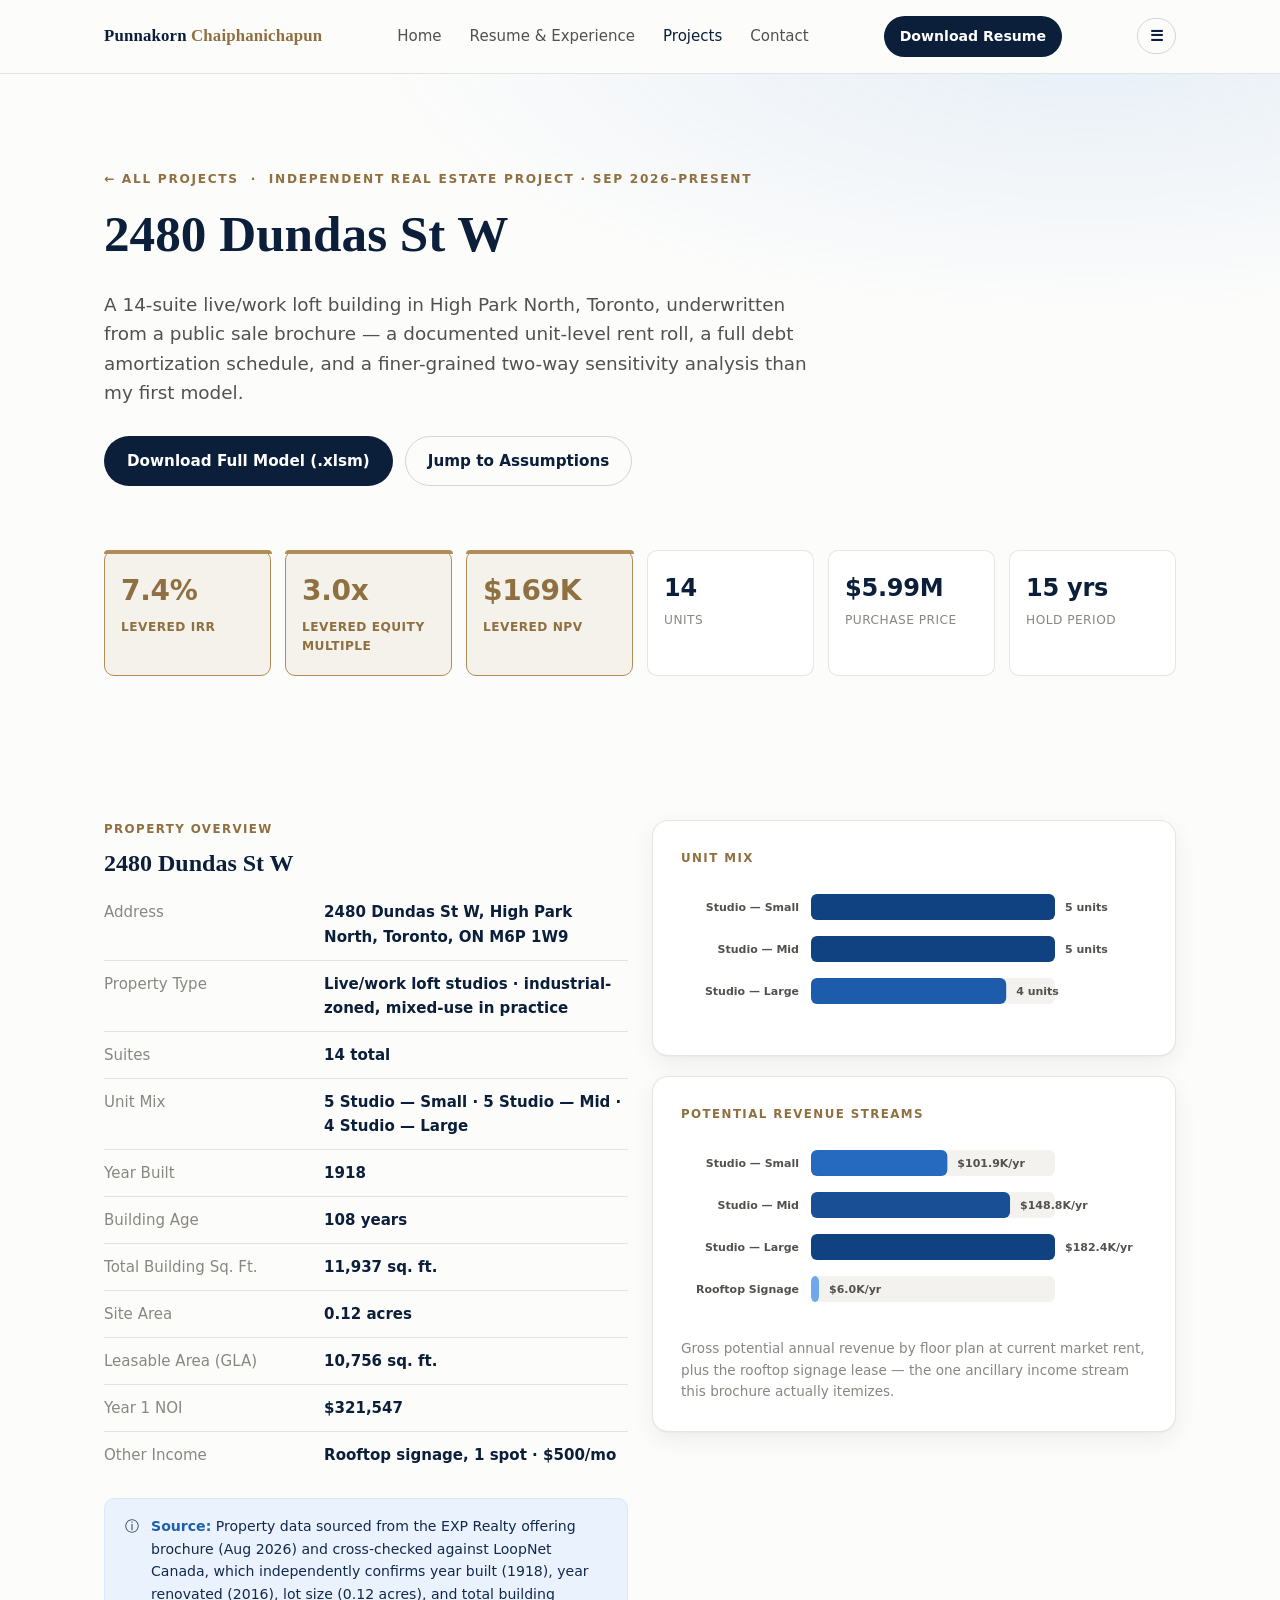
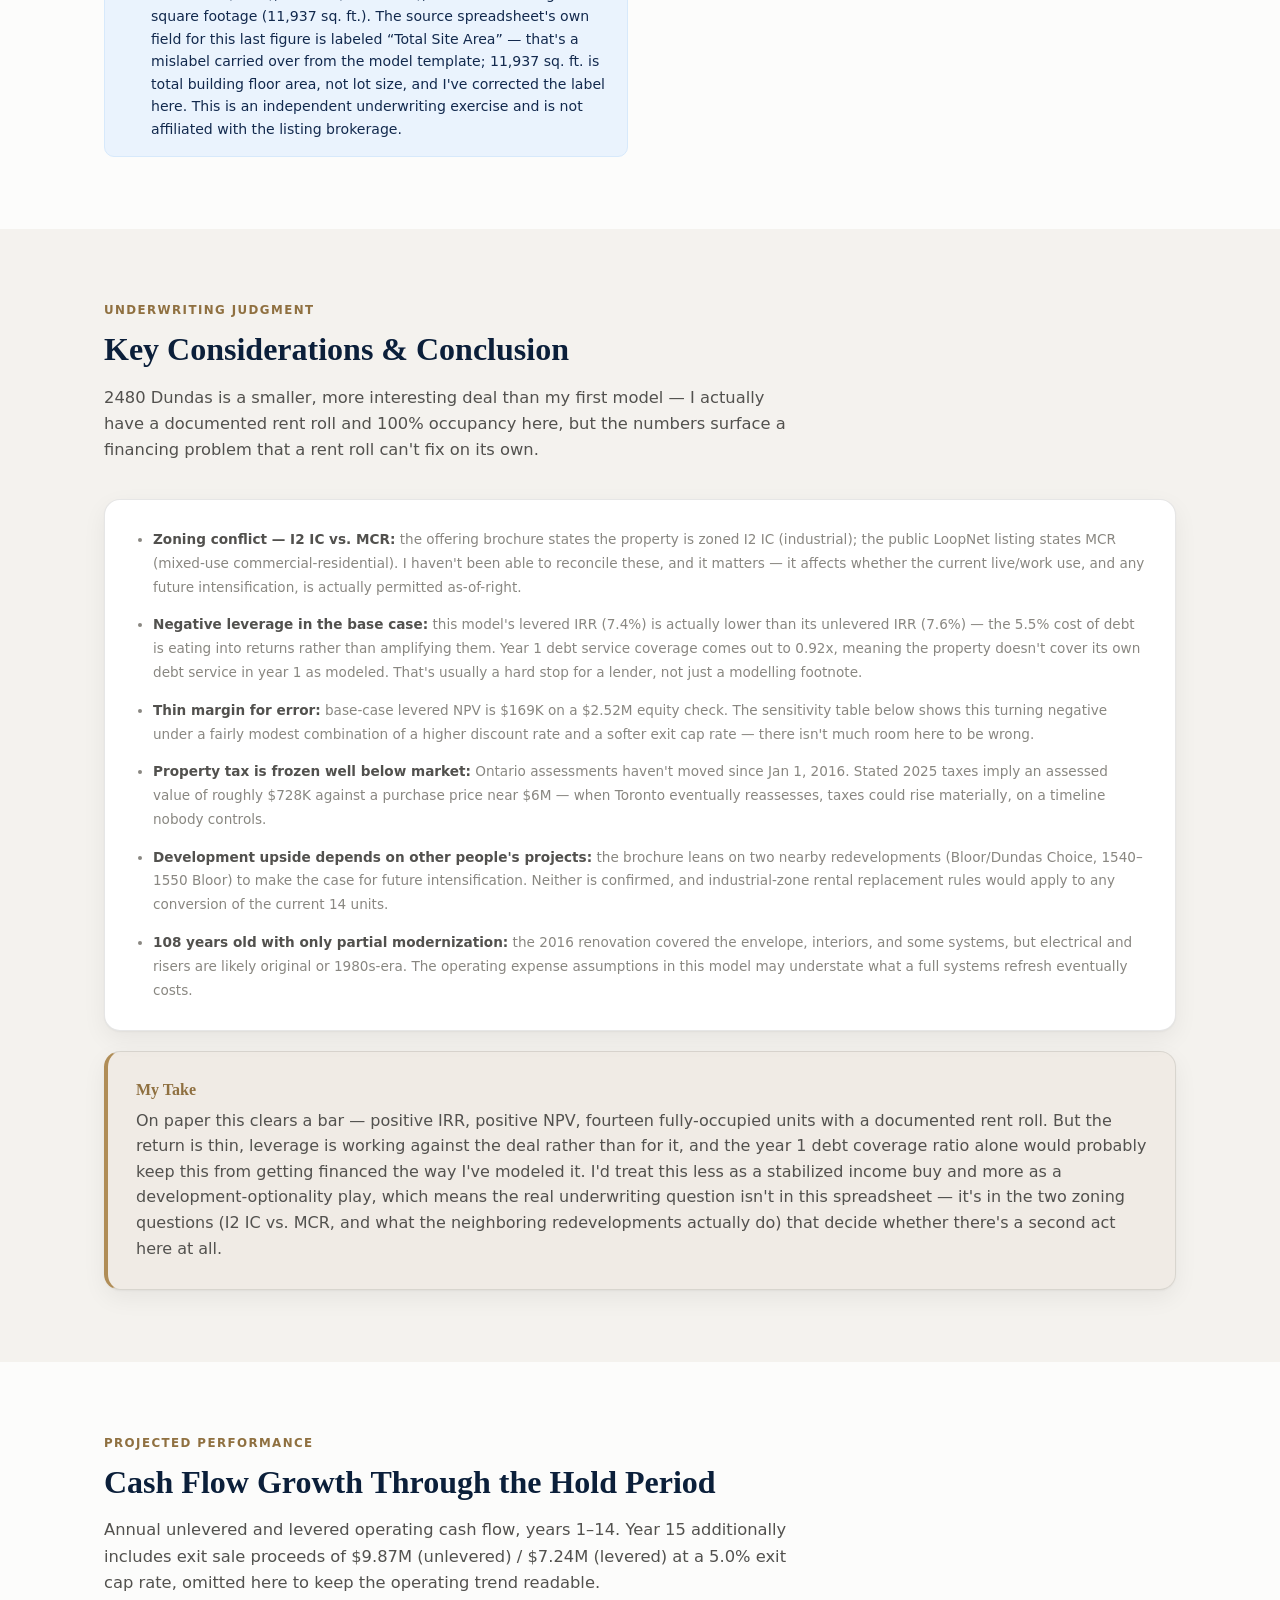
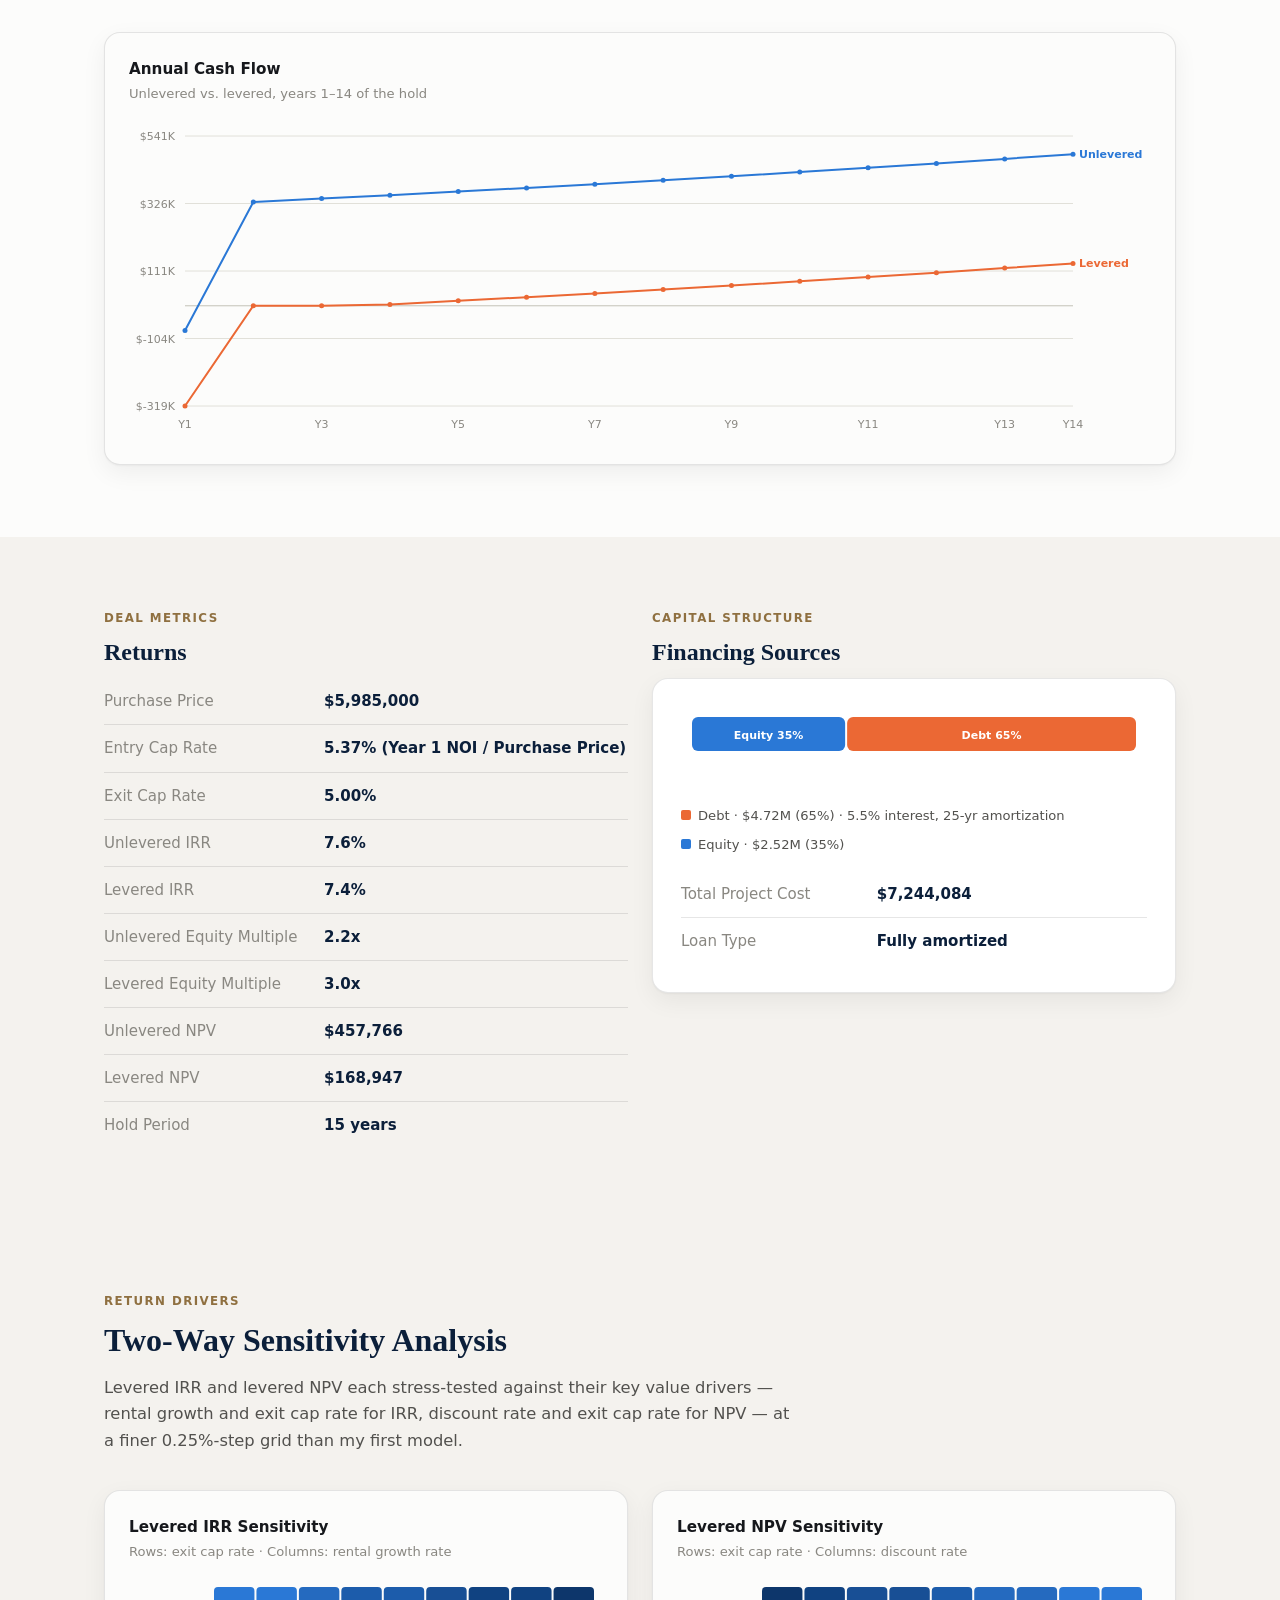
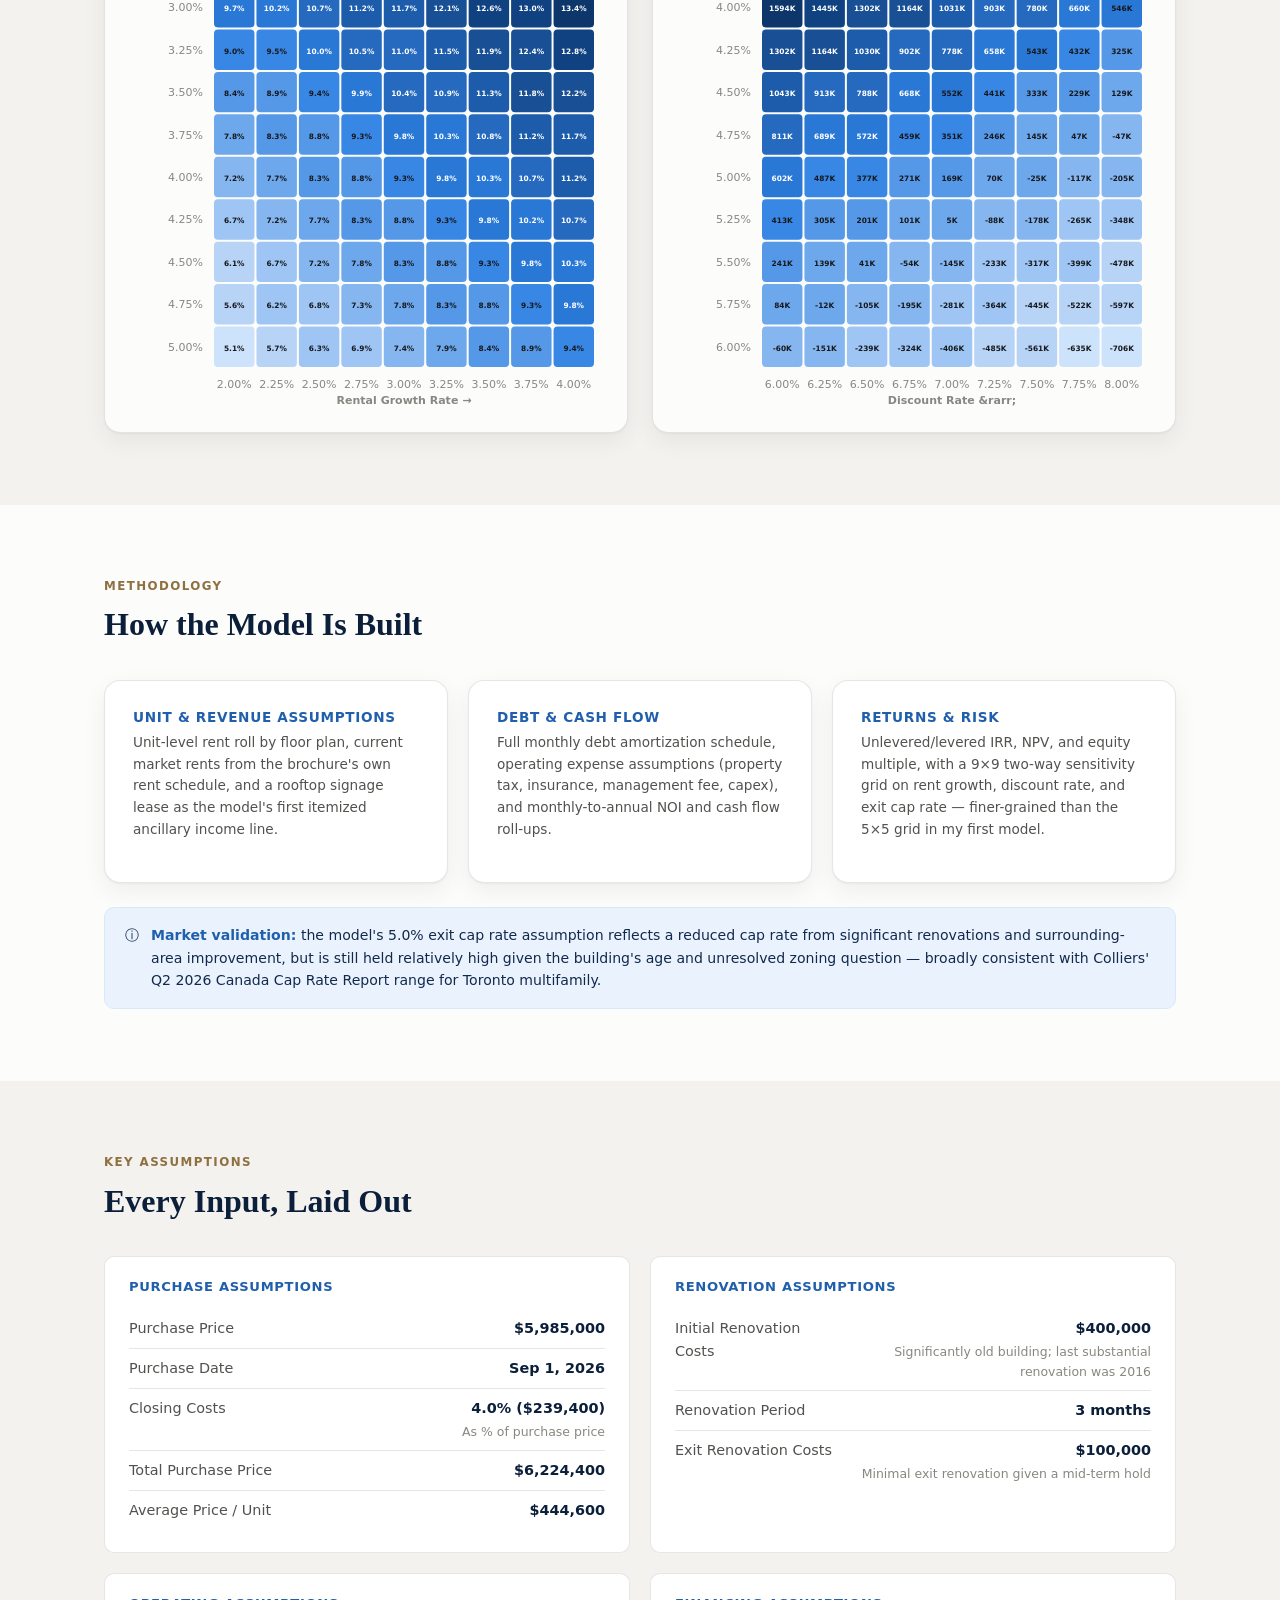
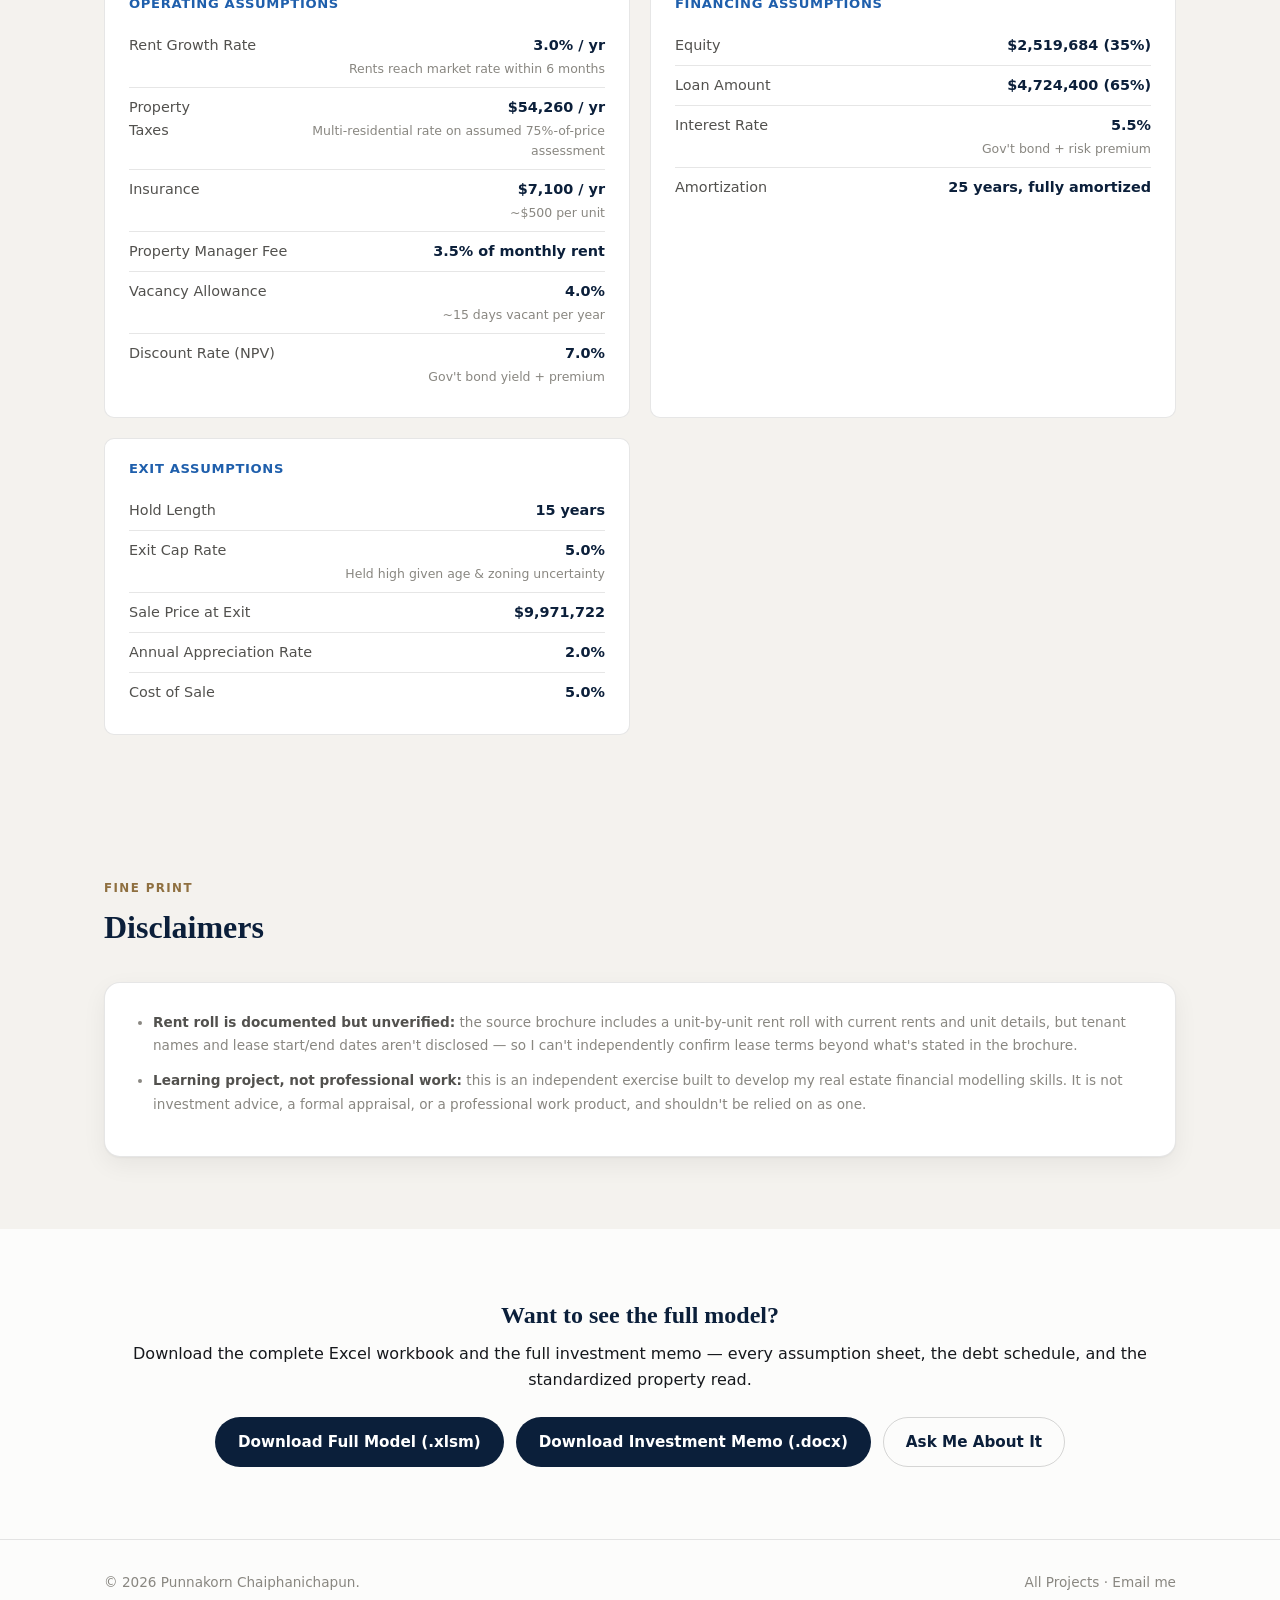
==== dundas-st-w.html @ 9602555a "Add files via upload" ====
<!DOCTYPE html>
<html lang="en">
<head>
<meta charset="UTF-8">
<meta name="viewport" content="width=device-width, initial-scale=1.0">
<title>2480 Dundas St W | Punnakorn Chaiphanichapun</title>
<meta name="description" content="Multi-family acquisition underwriting model for 2480 Dundas St W, 14 live/work loft studios in High Park North, Toronto — built by Punnakorn Chaiphanichapun.">
<link rel="icon" href="data:image/svg+xml,%3Csvg xmlns=%27http://www.w3.org/2000/svg%27 viewBox=%270 0 100 100%27%3E%3Crect width=%27100%27 height=%27100%27 rx=%2718%27 fill=%27%230b1f3a%27/%3E%3Ctext x=%2750%27 y=%2766%27 font-size=%2758%27 font-family=%27Georgia,serif%27 fill=%27%23fff%27 text-anchor=%27middle%27%3EP%3C/text%3E%3C/svg%3E">
<link rel="stylesheet" href="styles.css">
</head>
<body>

<nav class="site-nav">
  <div class="nav-inner">
    <a href="index.html" class="nav-brand">Punnakorn <span>Chaiphanichapun</span></a>
    <ul class="nav-links">
      <li><a href="index.html">Home</a></li>
      <li><a href="index.html#resume">Resume &amp; Experience</a></li>
      <li><a href="projects.html" class="active">Projects</a></li>
      <li><a href="index.html#about">Contact</a></li>
    </ul>
    <a class="nav-cta" href="Punnakorn_Chaiphanichapun_Resume.pdf" download><span class="nav-cta-full">Download Resume</span><span class="nav-cta-short">Resume</span></a>
    <button class="nav-toggle btn btn-outline" aria-label="Toggle navigation" aria-expanded="false" style="padding:8px 12px;">&#9776;</button>
  </div>
</nav>

<header class="hero">
  <div class="wrap">
    <div class="hero-eyebrow">
      <a href="projects.html" style="color:var(--bronze-dark);">&larr; All Projects</a>
      &nbsp;&middot;&nbsp; Independent Real Estate Project &middot; Sep 2026&ndash;Present
    </div>
    <h1>2480 Dundas St W</h1>
    <p class="hero-sub">
      A 14-suite live/work loft building in High Park North, Toronto, underwritten from a public sale
      brochure &mdash; a documented unit-level rent roll, a full debt amortization schedule, and a
      finer-grained two-way sensitivity analysis than my first model.
    </p>
    <div class="btn-row">
      <a class="btn btn-primary" href="Dundas_St_W_Acquisition_Model.xlsm" download>Download Full Model (.xlsm)</a>
      <a class="btn btn-outline" href="#assumptions">Jump to Assumptions</a>
    </div>
  </div>
</header>

<!-- KPI row -->
<section style="padding-top:0;">
  <div class="wrap">
    <div class="kpi-row">
      <div class="kpi-tile kpi-tile-primary">
        <div class="kpi-value">7.4%</div>
        <div class="kpi-label">Levered IRR</div>
      </div>
      <div class="kpi-tile kpi-tile-primary">
        <div class="kpi-value">3.0x</div>
        <div class="kpi-label">Levered Equity Multiple</div>
      </div>
      <div class="kpi-tile kpi-tile-primary">
        <div class="kpi-value">$169K</div>
        <div class="kpi-label">Levered NPV</div>
      </div>
      <div class="kpi-tile">
        <div class="kpi-value">14</div>
        <div class="kpi-label">Units</div>
      </div>
      <div class="kpi-tile">
        <div class="kpi-value">$5.99M</div>
        <div class="kpi-label">Purchase Price</div>
      </div>
      <div class="kpi-tile">
        <div class="kpi-value">15 yrs</div>
        <div class="kpi-label">Hold Period</div>
      </div>
    </div>
  </div>
</section>

<!-- Property Overview -->
<section>
  <div class="wrap grid-2">
    <div>
      <div class="section-kicker">Property Overview</div>
      <h2 class="mt-0">2480 Dundas St W</h2>
      <table class="overview-table">
        <tr><td>Address</td><td>2480 Dundas St W, High Park North, Toronto, ON M6P 1W9</td></tr>
        <tr><td>Property Type</td><td>Live/work loft studios &middot; industrial-zoned, mixed-use in practice</td></tr>
        <tr><td>Suites</td><td>14 total</td></tr>
        <tr><td>Unit Mix</td><td>5 Studio &mdash; Small &middot; 5 Studio &mdash; Mid &middot; 4 Studio &mdash; Large</td></tr>
        <tr><td>Year Built</td><td>1918</td></tr>
        <tr><td>Building Age</td><td>108 years</td></tr>
        <tr><td>Total Building Sq. Ft.</td><td>11,937 sq. ft.</td></tr>
        <tr><td>Site Area</td><td>0.12 acres</td></tr>
        <tr><td>Leasable Area (GLA)</td><td>10,756 sq. ft.</td></tr>
        <tr><td>Year 1 NOI</td><td>$321,547</td></tr>
        <tr><td>Other Income</td><td>Rooftop signage, 1 spot &middot; $500/mo</td></tr>
      </table>
      <div class="source-note" style="margin-top:20px;">
        <span>&#9432;</span>
        <span><strong>Source:</strong> Property data sourced from the EXP Realty offering brochure (Aug 2026) and cross-checked against LoopNet Canada, which independently confirms year built (1918), year renovated (2016), lot size (0.12 acres), and total building square footage (11,937 sq. ft.). The source spreadsheet's own field for this last figure is labeled &ldquo;Total Site Area&rdquo; &mdash; that's a mislabel carried over from the model template; 11,937 sq. ft. is total building floor area, not lot size, and I've corrected the label here. This is an independent underwriting exercise and is not affiliated with the listing brokerage.</span>
      </div>
    </div>
    <div>
      <div class="card">
        <div class="section-kicker">Unit Mix</div>
        <div id="chart-units" class="chart-wrap"></div>
      </div>
      <div class="card" style="margin-top:20px;">
        <div class="section-kicker">Potential Revenue Streams</div>
        <div id="chart-revenue" class="chart-wrap"></div>
        <p class="small" style="color:var(--ink-muted); margin-top:12px; margin-bottom:0;">Gross potential annual revenue by floor plan at current market rent, plus the rooftop signage lease &mdash; the one ancillary income stream this brochure actually itemizes.</p>
      </div>
    </div>
  </div>
</section>

<!-- Key Considerations & Conclusion -->
<section class="section-alt">
  <div class="wrap">
    <div class="section-head">
      <div class="section-kicker">Underwriting Judgment</div>
      <h2>Key Considerations &amp; Conclusion</h2>
      <p class="lead">2480 Dundas is a smaller, more interesting deal than my first model &mdash; I actually have a documented rent roll and 100% occupancy here, but the numbers surface a financing problem that a rent roll can't fix on its own.</p>
    </div>
    <div class="card">
      <ul class="small text-muted" style="margin:0; padding-left:20px; line-height:1.75;">
        <li style="margin-bottom:14px;"><strong style="color:var(--ink-secondary);">Zoning conflict &mdash; I2 IC vs. MCR:</strong> the offering brochure states the property is zoned I2 IC (industrial); the public LoopNet listing states MCR (mixed-use commercial-residential). I haven't been able to reconcile these, and it matters &mdash; it affects whether the current live/work use, and any future intensification, is actually permitted as-of-right.</li>
        <li style="margin-bottom:14px;"><strong style="color:var(--ink-secondary);">Negative leverage in the base case:</strong> this model's levered IRR (7.4%) is actually lower than its unlevered IRR (7.6%) &mdash; the 5.5% cost of debt is eating into returns rather than amplifying them. Year 1 debt service coverage comes out to 0.92x, meaning the property doesn't cover its own debt service in year 1 as modeled. That's usually a hard stop for a lender, not just a modelling footnote.</li>
        <li style="margin-bottom:14px;"><strong style="color:var(--ink-secondary);">Thin margin for error:</strong> base-case levered NPV is $169K on a $2.52M equity check. The sensitivity table below shows this turning negative under a fairly modest combination of a higher discount rate and a softer exit cap rate &mdash; there isn't much room here to be wrong.</li>
        <li style="margin-bottom:14px;"><strong style="color:var(--ink-secondary);">Property tax is frozen well below market:</strong> Ontario assessments haven't moved since Jan 1, 2016. Stated 2025 taxes imply an assessed value of roughly $728K against a purchase price near $6M &mdash; when Toronto eventually reassesses, taxes could rise materially, on a timeline nobody controls.</li>
        <li style="margin-bottom:14px;"><strong style="color:var(--ink-secondary);">Development upside depends on other people's projects:</strong> the brochure leans on two nearby redevelopments (Bloor/Dundas Choice, 1540&ndash;1550 Bloor) to make the case for future intensification. Neither is confirmed, and industrial-zone rental replacement rules would apply to any conversion of the current 14 units.</li>
        <li><strong style="color:var(--ink-secondary);">108 years old with only partial modernization:</strong> the 2016 renovation covered the envelope, interiors, and some systems, but electrical and risers are likely original or 1980s-era. The operating expense assumptions in this model may understate what a full systems refresh eventually costs.</li>
      </ul>
    </div>
    <div class="card" style="margin-top:20px; border-left:4px solid var(--bronze); background:rgba(176,141,87,0.06);">
      <h4 style="margin-top:0; color:var(--bronze-dark);">My Take</h4>
      <p style="color:var(--ink-secondary); margin-bottom:0;">On paper this clears a bar &mdash; positive IRR, positive NPV, fourteen fully-occupied units with a documented rent roll. But the return is thin, leverage is working against the deal rather than for it, and the year 1 debt coverage ratio alone would probably keep this from getting financed the way I've modeled it. I'd treat this less as a stabilized income buy and more as a development-optionality play, which means the real underwriting question isn't in this spreadsheet &mdash; it's in the two zoning questions (I2 IC vs. MCR, and what the neighboring redevelopments actually do) that decide whether there's a second act here at all.</p>
    </div>
  </div>
</section>

<!-- Cash flow chart -->
<section>
  <div class="wrap">
    <div class="section-head">
      <div class="section-kicker">Projected Performance</div>
      <h2>Cash Flow Growth Through the Hold Period</h2>
      <p class="lead">Annual unlevered and levered operating cash flow, years 1&ndash;14. Year 15 additionally includes exit sale proceeds of $9.87M (unlevered) / $7.24M (levered) at a 5.0% exit cap rate, omitted here to keep the operating trend readable.</p>
    </div>
    <div class="chart-card">
      <div class="chart-title">Annual Cash Flow</div>
      <div class="chart-subtitle">Unlevered vs. levered, years 1&ndash;14 of the hold</div>
      <div id="chart-cashflow" class="chart-wrap"></div>
    </div>
  </div>
</section>

<!-- Deal metrics + capital structure -->
<section class="section-alt">
  <div class="wrap grid-2">
    <div>
      <div class="section-kicker">Deal Metrics</div>
      <h2 class="mt-0">Returns</h2>
      <table class="overview-table">
        <tr><td>Purchase Price</td><td>$5,985,000</td></tr>
        <tr><td>Entry Cap Rate</td><td>5.37% (Year 1 NOI / Purchase Price)</td></tr>
        <tr><td>Exit Cap Rate</td><td>5.00%</td></tr>
        <tr><td>Unlevered IRR</td><td>7.6%</td></tr>
        <tr><td>Levered IRR</td><td>7.4%</td></tr>
        <tr><td>Unlevered Equity Multiple</td><td>2.2x</td></tr>
        <tr><td>Levered Equity Multiple</td><td>3.0x</td></tr>
        <tr><td>Unlevered NPV</td><td>$457,766</td></tr>
        <tr><td>Levered NPV</td><td>$168,947</td></tr>
        <tr><td>Hold Period</td><td>15 years</td></tr>
      </table>
    </div>
    <div>
      <div class="section-kicker">Capital Structure</div>
      <h2 class="mt-0">Financing Sources</h2>
      <div class="card">
        <div id="chart-capstack"></div>
        <div class="chart-legend" style="margin-top:16px;">
          <div class="legend-item"><span class="legend-swatch" style="background:var(--series-2);"></span>Debt &middot; $4.72M (65%) &middot; 5.5% interest, 25-yr amortization</div>
        </div>
        <div class="chart-legend">
          <div class="legend-item"><span class="legend-swatch" style="background:var(--series-1);"></span>Equity &middot; $2.52M (35%)</div>
        </div>
        <table class="overview-table" style="margin-top:16px;">
          <tr><td>Total Project Cost</td><td>$7,244,084</td></tr>
          <tr><td>Loan Type</td><td>Fully amortized</td></tr>
        </table>
      </div>
    </div>
  </div>
</section>

<!-- Sensitivity heatmap -->
<section class="section-alt">
  <div class="wrap">
    <div class="section-head">
      <div class="section-kicker">Return Drivers</div>
      <h2>Two-Way Sensitivity Analysis</h2>
      <p class="lead">Levered IRR and levered NPV each stress-tested against their key value drivers &mdash; rental growth and exit cap rate for IRR, discount rate and exit cap rate for NPV &mdash; at a finer 0.25%-step grid than my first model.</p>
    </div>
    <div class="grid-2">
      <div class="chart-card">
        <div class="chart-title">Levered IRR Sensitivity</div>
        <div class="chart-subtitle">Rows: exit cap rate &middot; Columns: rental growth rate</div>
        <div id="chart-heatmap" class="chart-wrap"></div>
      </div>
      <div class="chart-card">
        <div class="chart-title">Levered NPV Sensitivity</div>
        <div class="chart-subtitle">Rows: exit cap rate &middot; Columns: discount rate</div>
        <div id="chart-heatmap-npv" class="chart-wrap"></div>
      </div>
    </div>
  </div>
</section>

<!-- Methodology -->
<section>
  <div class="wrap">
    <div class="section-head">
      <div class="section-kicker">Methodology</div>
      <h2>How the Model Is Built</h2>
    </div>
    <div class="grid-3" style="margin-bottom:24px;">
      <div class="card">
        <h4 style="font-family:system-ui, sans-serif; text-transform:uppercase; font-size:0.85rem; letter-spacing:0.05em; color:var(--sky-dark);">Unit &amp; Revenue Assumptions</h4>
        <p class="small" style="color:var(--ink-secondary);">Unit-level rent roll by floor plan, current market rents from the brochure's own rent schedule, and a rooftop signage lease as the model's first itemized ancillary income line.</p>
      </div>
      <div class="card">
        <h4 style="font-family:system-ui, sans-serif; text-transform:uppercase; font-size:0.85rem; letter-spacing:0.05em; color:var(--sky-dark);">Debt &amp; Cash Flow</h4>
        <p class="small" style="color:var(--ink-secondary);">Full monthly debt amortization schedule, operating expense assumptions (property tax, insurance, management fee, capex), and monthly-to-annual NOI and cash flow roll-ups.</p>
      </div>
      <div class="card">
        <h4 style="font-family:system-ui, sans-serif; text-transform:uppercase; font-size:0.85rem; letter-spacing:0.05em; color:var(--sky-dark);">Returns &amp; Risk</h4>
        <p class="small" style="color:var(--ink-secondary);">Unlevered/levered IRR, NPV, and equity multiple, with a 9&times;9 two-way sensitivity grid on rent growth, discount rate, and exit cap rate &mdash; finer-grained than the 5&times;5 grid in my first model.</p>
      </div>
    </div>
    <div class="source-note">
      <span>&#9432;</span>
      <span><strong>Market validation:</strong> the model's 5.0% exit cap rate assumption reflects a reduced cap rate from significant renovations and surrounding-area improvement, but is still held relatively high given the building's age and unresolved zoning question &mdash; broadly consistent with Colliers' Q2 2026 Canada Cap Rate Report range for Toronto multifamily.</span>
    </div>
  </div>
</section>

<!-- Key Assumptions -->
<section id="assumptions" class="section-alt">
  <div class="wrap">
    <div class="section-head">
      <div class="section-kicker">Key Assumptions</div>
      <h2>Every Input, Laid Out</h2>
    </div>
    <div class="assumption-grid">
      <div class="assumption-group">
        <h4>Purchase Assumptions</h4>
        <div class="assumption-row"><span class="k">Purchase Price</span><span class="v">$5,985,000</span></div>
        <div class="assumption-row"><span class="k">Purchase Date</span><span class="v">Sep 1, 2026</span></div>
        <div class="assumption-row"><span class="k">Closing Costs</span><span class="v">4.0% ($239,400)<span class="note">As % of purchase price</span></span></div>
        <div class="assumption-row"><span class="k">Total Purchase Price</span><span class="v">$6,224,400</span></div>
        <div class="assumption-row"><span class="k">Average Price / Unit</span><span class="v">$444,600</span></div>
      </div>
      <div class="assumption-group">
        <h4>Renovation Assumptions</h4>
        <div class="assumption-row"><span class="k">Initial Renovation Costs</span><span class="v">$400,000<span class="note">Significantly old building; last substantial renovation was 2016</span></span></div>
        <div class="assumption-row"><span class="k">Renovation Period</span><span class="v">3 months</span></div>
        <div class="assumption-row"><span class="k">Exit Renovation Costs</span><span class="v">$100,000<span class="note">Minimal exit renovation given a mid-term hold</span></span></div>
      </div>
      <div class="assumption-group">
        <h4>Operating Assumptions</h4>
        <div class="assumption-row"><span class="k">Rent Growth Rate</span><span class="v">3.0% / yr<span class="note">Rents reach market rate within 6 months</span></span></div>
        <div class="assumption-row"><span class="k">Property Taxes</span><span class="v">$54,260 / yr<span class="note">Multi-residential rate on assumed 75%-of-price assessment</span></span></div>
        <div class="assumption-row"><span class="k">Insurance</span><span class="v">$7,100 / yr<span class="note">~$500 per unit</span></span></div>
        <div class="assumption-row"><span class="k">Property Manager Fee</span><span class="v">3.5% of monthly rent</span></div>
        <div class="assumption-row"><span class="k">Vacancy Allowance</span><span class="v">4.0%<span class="note">~15 days vacant per year</span></span></div>
        <div class="assumption-row"><span class="k">Discount Rate (NPV)</span><span class="v">7.0%<span class="note">Gov't bond yield + premium</span></span></div>
      </div>
      <div class="assumption-group">
        <h4>Financing Assumptions</h4>
        <div class="assumption-row"><span class="k">Equity</span><span class="v">$2,519,684 (35%)</span></div>
        <div class="assumption-row"><span class="k">Loan Amount</span><span class="v">$4,724,400 (65%)</span></div>
        <div class="assumption-row"><span class="k">Interest Rate</span><span class="v">5.5%<span class="note">Gov't bond + risk premium</span></span></div>
        <div class="assumption-row"><span class="k">Amortization</span><span class="v">25 years, fully amortized</span></div>
      </div>
      <div class="assumption-group">
        <h4>Exit Assumptions</h4>
        <div class="assumption-row"><span class="k">Hold Length</span><span class="v">15 years</span></div>
        <div class="assumption-row"><span class="k">Exit Cap Rate</span><span class="v">5.0%<span class="note">Held high given age &amp; zoning uncertainty</span></span></div>
        <div class="assumption-row"><span class="k">Sale Price at Exit</span><span class="v">$9,971,722</span></div>
        <div class="assumption-row"><span class="k">Annual Appreciation Rate</span><span class="v">2.0%</span></div>
        <div class="assumption-row"><span class="k">Cost of Sale</span><span class="v">5.0%</span></div>
      </div>
    </div>
  </div>
</section>

<!-- Disclaimers -->
<section class="section-alt">
  <div class="wrap">
    <div class="section-head">
      <div class="section-kicker">Fine Print</div>
      <h2>Disclaimers</h2>
    </div>
    <div class="card">
      <ul class="small text-muted" style="margin:0; padding-left:20px; line-height:1.7;">
        <li style="margin-bottom:12px;">
          <strong style="color:var(--ink-secondary);">Rent roll is documented but unverified:</strong> the source
          brochure includes a unit-by-unit rent roll with current rents and unit details, but tenant names and
          lease start/end dates aren't disclosed &mdash; so I can't independently confirm lease terms beyond
          what's stated in the brochure.
        </li>
        <li style="margin-bottom:12px;">
          <strong style="color:var(--ink-secondary);">Learning project, not professional work:</strong> this is an
          independent exercise built to develop my real estate financial modelling skills. It is not investment advice,
          a formal appraisal, or a professional work product, and shouldn't be relied on as one.
        </li>
      </ul>
    </div>
  </div>
</section>

<!-- CTA / Downloads -->
<section class="center">
  <div class="wrap">
    <h2>Want to see the full model?</h2>
    <p class="lead" style="margin:0 auto 24px;">Download the complete Excel workbook and the full investment memo &mdash; every assumption sheet, the debt schedule, and the standardized property read.</p>
    <div class="btn-row" style="justify-content:center;">
      <a class="btn btn-primary" href="Dundas_St_W_Acquisition_Model.xlsm" download>Download Full Model (.xlsm)</a>
      <a class="btn btn-primary" href="Dundas_St_W_Investment_Memo.docx" download>Download Investment Memo (.docx)</a>
      <a class="btn btn-outline" href="mailto:ninja.chaipun@gmail.com">Ask Me About It</a>
    </div>
  </div>
</section>

<footer class="site-footer">
  <div class="wrap" style="display:flex; justify-content:space-between; flex-wrap:wrap; gap:12px; width:100%;">
    <span>&copy; 2026 Punnakorn Chaiphanichapun.</span>
    <span><a href="projects.html">All Projects</a> &middot; <a href="mailto:ninja.chaipun@gmail.com">Email me</a></span>
  </div>
</footer>

<script src="main.js"></script>
<script>
  const cashflowYears = Array.from({length: 14}, (_, i) => 'Y' + (i + 1));
  const unlevered = [-78453,330953,341596,352572,363894,375571,387614,400035,412846,426058,439683,453736,468228,483173];
  const levered =   [-319385,0,0,4429,15751,27428,39471,51892,64702,77914,91540,105592,120084,135030];

  drawLineChart('chart-cashflow', {
    categories: cashflowYears,
    yFormat: (v) => fmtMoney(v, {decimals: 1}),
    series: [
      { name: 'Unlevered', values: unlevered, color: '#2a78d6' },
      { name: 'Levered', values: levered, color: '#eb6834' }
    ]
  });

  drawHeatmap('chart-heatmap', {
    rowLabels: ['3.00%','3.25%','3.50%','3.75%','4.00%','4.25%','4.50%','4.75%','5.00%'],
    colLabels: ['2.00%','2.25%','2.50%','2.75%','3.00%','3.25%','3.50%','3.75%','4.00%'],
    values: [
      [0.0973,0.1022,0.1071,0.1118,0.1165,0.1211,0.1256,0.1301,0.1344],
      [0.0904,0.0954,0.1004,0.1052,0.1100,0.1146,0.1192,0.1237,0.1282],
      [0.0839,0.0890,0.0941,0.0990,0.1039,0.1086,0.1133,0.1178,0.1223],
      [0.0778,0.0830,0.0882,0.0932,0.0982,0.1030,0.1077,0.1123,0.1169],
      [0.0720,0.0774,0.0826,0.0878,0.0928,0.0977,0.1025,0.1072,0.1118],
      [0.0665,0.0720,0.0774,0.0826,0.0877,0.0927,0.0976,0.1023,0.1071],
      [0.0613,0.0669,0.0724,0.0777,0.0829,0.0880,0.0929,0.0978,0.1025],
      [0.0563,0.0620,0.0676,0.0730,0.0783,0.0835,0.0885,0.0934,0.0983],
      [0.0515,0.0573,0.0630,0.0686,0.0739,0.0792,0.0843,0.0893,0.0942]
    ]
  });

  drawHeatmap('chart-heatmap-npv', {
    rowLabels: ['4.00%','4.25%','4.50%','4.75%','5.00%','5.25%','5.50%','5.75%','6.00%'],
    colLabels: ['6.00%','6.25%','6.50%','6.75%','7.00%','7.25%','7.50%','7.75%','8.00%'],
    rowMetricLabel: 'Exit Cap',
    colMetricLabel: 'Discount Rate',
    metricLabel: 'Levered NPV',
    colCaption: 'Discount Rate &rarr;',
    formatValue: (v) => '$' + (v / 1e3).toFixed(0) + 'K',
    formatCellLabel: (v) => (v / 1e3).toFixed(0) + 'K',
    values: [
      [1593.93,1445.47,1302.37,1164.44,1031.47,903.28,779.67,660.49,545.55],
      [1302.08,1163.70,1030.31,901.74,777.79,658.28,543.05,431.93,324.76],
      [1042.65,913.23,788.49,668.23,552.29,440.50,332.71,228.76,128.50],
      [810.53,689.13,572.11,459.30,350.53,245.65,144.52,46.98,-47.10],
      [601.62,487.44,377.38,271.26,168.95,70.29,-24.86,-116.62,-205.14],
      [412.61,304.96,201.19,101.13,4.66,-88.38,-178.10,-264.64,-348.12],
      [240.78,139.07,41.02,-53.53,-144.70,-232.62,-317.42,-399.21,-478.11],
      [83.89,-12.39,-105.23,-194.74,-281.06,-364.32,-444.62,-522.07,-596.80],
      [-59.92,-151.24,-239.28,-324.19,-406.07,-485.04,-561.21,-634.70,-705.59]
    ].map(row => row.map(v => v * 1000))
  });

  drawBarChart('chart-units', {
    data: [
      { label: 'Studio — Small', value: 5, valueLabel: '5 units', detail: '338 sq. ft. · $1,699/mo' },
      { label: 'Studio — Mid', value: 5, valueLabel: '5 units', detail: '618 sq. ft. · $2,480/mo' },
      { label: 'Studio — Large', value: 4, valueLabel: '4 units', detail: '1,467 sq. ft. · $3,800/mo' }
    ]
  });

  drawBarChart('chart-revenue', {
    data: [
      { label: 'Studio — Small', value: 101940, valueLabel: '$101.9K/yr', detail: '5 units · $1,699/mo each · $101,940/yr' },
      { label: 'Studio — Mid', value: 148800, valueLabel: '$148.8K/yr', detail: '5 units · $2,480/mo each · $148,800/yr' },
      { label: 'Studio — Large', value: 182400, valueLabel: '$182.4K/yr', detail: '4 units · $3,800/mo each · $182,400/yr' },
      { label: 'Rooftop Signage', value: 6000, valueLabel: '$6.0K/yr', detail: '1 spot · $500/mo · $6,000/yr' }
    ]
  });

  drawStackedBar('chart-capstack', {
    segments: [
      { label: 'Equity', value: 2519684, color: '#2a78d6', detail: '$2.52M' },
      { label: 'Debt', value: 4724400, color: '#eb6834', detail: '$4.72M' }
    ]
  });
</script>
</body>
</html>
---- styles.css ----
/* =========================================================
   Punnakorn "Ninja" Chaiphanichapun — Portfolio Site
   Shared stylesheet
   ========================================================= */

:root {
  color-scheme: light;

  /* Site chrome palette (separate from chart palette below) */
  --navy-900: #0b1f3a;
  --navy-800: #12294d;
  --navy-700: #1c3a66;
  --bronze:   #b08d57;
  --bronze-dark: #8f7040;

  /* Lighter blue accent — third leg of the site palette (navy / lighter blue / bronze) */
  --sky: #2f7fd6;
  --sky-dark: #1f5fac;
  --sky-tint: #eaf3fd;
  --sky-tint-strong: #d7e9fb;

  --bg: #fcfcfb;
  --bg-alt: #f4f2ee;
  --surface: #ffffff;
  --ink: #16181c;
  --ink-secondary: #52514e;
  --ink-muted: #898781;
  --border: rgba(11,11,11,0.10);
  --border-strong: rgba(11,11,11,0.16);

  /* Chart / dataviz palette (validated — do not repurpose for chrome) */
  --series-1: #2a78d6; /* blue */
  --series-2: #eb6834; /* orange */
  --seq-100: #cde2fb;
  --seq-250: #86b6ef;
  --seq-400: #3987e5;
  --seq-550: #1c5cab;
  --seq-700: #0d366b;
  --chart-surface: #fcfcfb;
  --gridline: #e1e0d9;
  --baseline: #c3c2b7;
  --success-text: #006300;

  --radius-s: 6px;
  --radius-m: 10px;
  --radius-l: 16px;
  --shadow-card: 0 1px 2px rgba(11,11,11,0.04), 0 8px 24px rgba(11,11,11,0.06);
  --max-width: 1120px;
}

* { box-sizing: border-box; }
html { scroll-behavior: smooth; }

body {
  margin: 0;
  font-family: system-ui, -apple-system, "Segoe UI", sans-serif;
  color: var(--ink);
  background: var(--bg);
  line-height: 1.6;
  -webkit-font-smoothing: antialiased;
}

h1, h2, h3, h4 {
  font-family: Georgia, "Iowan Old Style", "Palatino Linotype", serif;
  color: var(--navy-900);
  line-height: 1.2;
  margin: 0 0 0.5em 0;
  font-weight: 600;
}

p { margin: 0 0 1em 0; }
a { color: var(--navy-700); text-decoration: none; }
a:hover { color: var(--series-1); }

img { max-width: 100%; display: block; }

.wrap {
  max-width: var(--max-width);
  margin: 0 auto;
  padding: 0 24px;
}

/* ---------- Nav ---------- */
.site-nav {
  position: sticky;
  top: 0;
  z-index: 50;
  background: rgba(252,252,251,0.92);
  backdrop-filter: saturate(180%) blur(8px);
  border-bottom: 1px solid var(--border);
}

.nav-inner {
  max-width: var(--max-width);
  margin: 0 auto;
  padding: 16px 24px;
  display: flex;
  align-items: center;
  justify-content: space-between;
  position: relative;
  gap: 12px;
}

.nav-brand {
  font-family: Georgia, serif;
  font-weight: 700;
  font-size: 1.05rem;
  color: var(--navy-900);
  letter-spacing: 0.01em;
}
.nav-brand span { color: var(--bronze-dark); }

.nav-links {
  display: flex;
  gap: 28px;
  list-style: none;
  margin: 0;
  padding: 0;
  font-size: 0.94rem;
}
.nav-links a {
  color: var(--ink-secondary);
  font-weight: 500;
}
.nav-links a:hover, .nav-links a.active { color: var(--navy-900); }

.nav-cta {
  display: inline-flex;
  align-items: center;
  gap: 8px;
  background: var(--navy-900);
  color: #fff !important;
  padding: 9px 16px;
  border-radius: 999px;
  font-size: 0.88rem;
  font-weight: 600;
  transition: background 0.15s ease;
}
.nav-cta:hover { background: var(--series-1); }

.nav-toggle { display: none; }
.nav-cta-short { display: none; }

/* ---------- Buttons ---------- */
.btn {
  display: inline-flex;
  align-items: center;
  gap: 8px;
  padding: 12px 22px;
  border-radius: 999px;
  font-weight: 600;
  font-size: 0.95rem;
  border: 1px solid transparent;
  cursor: pointer;
}
.btn-primary {
  background: var(--navy-900);
  color: #fff;
}
.btn-primary:hover { background: var(--series-1); color: #fff; }
.btn-outline {
  background: transparent;
  border-color: var(--border-strong);
  color: var(--navy-900);
}
.btn-outline:hover { border-color: var(--navy-900); }
.btn-row { display: flex; flex-wrap: wrap; gap: 12px; }

/* ---------- Hero ---------- */
.hero {
  padding: 96px 0 64px;
  background:
    radial-gradient(1200px 480px at 85% -10%, rgba(42,120,214,0.10), transparent 60%),
    var(--bg);
}
.hero-eyebrow {
  text-transform: uppercase;
  letter-spacing: 0.14em;
  font-size: 0.76rem;
  font-weight: 700;
  color: var(--bronze-dark);
  margin-bottom: 14px;
}
.hero h1 {
  font-size: clamp(2.1rem, 4.5vw, 3.2rem);
  max-width: 22ch;
}
.hero-sub {
  font-size: 1.15rem;
  color: var(--ink-secondary);
  max-width: 62ch;
  margin-bottom: 28px;
}
.hero-meta {
  display: flex;
  flex-wrap: wrap;
  gap: 18px;
  margin-top: 28px;
  font-size: 0.92rem;
  color: var(--ink-secondary);
}
.hero-meta a { color: var(--ink-secondary); }
.hero-meta a:hover { color: var(--series-1); }
.hero-meta .dot { color: var(--border-strong); }

/* ---------- Sections ---------- */
section { padding: 72px 0; }
.section-alt { background: var(--bg-alt); }
.section-head { margin-bottom: 36px; max-width: 68ch; }
.section-kicker {
  text-transform: uppercase;
  letter-spacing: 0.12em;
  font-size: 0.74rem;
  font-weight: 700;
  color: var(--bronze-dark);
  margin-bottom: 10px;
}
.section-head h2 { font-size: clamp(1.5rem, 3vw, 2rem); }
.section-head .lead { color: var(--ink-secondary); font-size: 1.02rem; }

/* ---------- Cards / grid ---------- */
.card {
  background: var(--surface);
  border: 1px solid var(--border);
  border-radius: var(--radius-l);
  box-shadow: var(--shadow-card);
  padding: 28px;
}

.grid-2 { display: grid; grid-template-columns: 1fr 1fr; gap: 24px; }
.grid-3 { display: grid; grid-template-columns: repeat(3, 1fr); gap: 20px; }

/* ---------- Stat tiles / KPI row ---------- */
.kpi-row {
  display: grid;
  grid-template-columns: repeat(6, 1fr);
  gap: 14px;
}
.kpi-tile {
  background: var(--surface);
  border: 1px solid var(--border);
  border-radius: var(--radius-m);
  padding: 18px 16px;
  text-align: left;
}
.kpi-value {
  font-size: 1.5rem;
  font-weight: 700;
  color: var(--navy-900);
  font-variant-numeric: proportional-nums;
  letter-spacing: -0.01em;
}
.kpi-label {
  font-size: 0.76rem;
  color: var(--ink-muted);
  margin-top: 4px;
  text-transform: uppercase;
  letter-spacing: 0.04em;
}

/* Headline return metrics (levered IRR / equity multiple / NPV) — set apart from supporting stats */
.kpi-tile-primary {
  background: rgba(176,141,87,0.09);
  border: 1.5px solid var(--bronze);
  position: relative;
}
.kpi-tile-primary::before {
  content: "";
  position: absolute;
  top: -1.5px; left: -1.5px; right: -1.5px;
  height: 4px;
  border-radius: var(--radius-m) var(--radius-m) 0 0;
  background: var(--bronze);
}
.kpi-tile-primary .kpi-value { font-size: 1.75rem; color: var(--bronze-dark); }
.kpi-tile-primary .kpi-label { color: var(--bronze-dark); font-weight: 600; }

/* ---------- Project preview card (home page) ---------- */
.project-card {
  display: grid;
  grid-template-columns: 1.1fr 1fr;
  gap: 0;
  background: var(--navy-900);
  color: #fff;
  border-radius: var(--radius-l);
  overflow: hidden;
}
.project-card-body { padding: 40px; }
.project-card-body .section-kicker { color: #d9c9a3; }
.project-card-body h3 { color: #fff; font-size: 1.6rem; }
.project-card-body p { color: rgba(255,255,255,0.78); }
.project-card-stats {
  background: rgba(255,255,255,0.04);
  padding: 40px 32px;
  display: grid;
  grid-template-columns: 1fr 1fr;
  gap: 24px;
  border-left: 1px solid rgba(255,255,255,0.08);
}
.project-card-stats .stat-value { font-size: 1.6rem; font-weight: 700; color: #fff; }
.project-card-stats .stat-label { font-size: 0.76rem; color: rgba(255,255,255,0.55); text-transform: uppercase; letter-spacing: 0.05em; margin-top: 4px; }

/* ---------- Timeline (experience) ---------- */
.timeline { display: flex; flex-direction: column; gap: 0; }
.timeline-item {
  display: grid;
  grid-template-columns: 200px 1fr;
  gap: 24px;
  padding: 26px 0;
  border-top: 1px solid var(--border);
}
.timeline-item:last-child { border-bottom: 1px solid var(--border); }
.timeline-date { color: var(--ink-muted); font-size: 0.88rem; padding-top: 2px; }
.timeline-role { font-weight: 700; color: var(--navy-900); font-size: 1.02rem; margin-bottom: 2px; }
.timeline-org { color: var(--bronze-dark); font-size: 0.92rem; font-weight: 600; margin-bottom: 10px; }
.timeline-item ul { margin: 0; padding-left: 20px; color: var(--ink-secondary); font-size: 0.95rem; }
.timeline-item li { margin-bottom: 6px; }

/* ---------- Education ---------- */
.edu-card {
  display: grid;
  grid-template-columns: 200px 1fr;
  gap: 24px;
}
.edu-badges { display: flex; flex-wrap: wrap; gap: 8px; margin-top: 12px; }
.badge {
  display: inline-block;
  background: var(--sky-tint);
  border: 1px solid var(--sky-tint-strong);
  border-radius: 999px;
  padding: 5px 12px;
  font-size: 0.8rem;
  color: var(--sky-dark);
  font-weight: 600;
}

/* ---------- Skills ---------- */
.skills-grid { display: grid; grid-template-columns: repeat(3, 1fr); gap: 24px; }
.skill-group h4 { font-size: 0.85rem; text-transform: uppercase; letter-spacing: 0.06em; color: var(--bronze-dark); margin-bottom: 12px; }
.skill-group p { color: var(--ink-secondary); font-size: 0.95rem; margin: 0; }

/* ---------- Contact ---------- */
.contact-grid {
  display: grid;
  grid-template-columns: 1fr 1fr 1fr;
  gap: 20px;
}
.contact-tile {
  background: var(--surface);
  border: 1px solid var(--border);
  border-radius: var(--radius-m);
  padding: 24px;
}
.contact-tile .label { font-size: 0.76rem; text-transform: uppercase; letter-spacing: 0.05em; color: var(--ink-muted); margin-bottom: 8px; }
.contact-tile .value { font-size: 1.05rem; font-weight: 600; color: var(--navy-900); }

/* ---------- Footer ---------- */
.site-footer {
  border-top: 1px solid var(--border);
  padding: 32px 0;
  color: var(--ink-muted);
  font-size: 0.85rem;
  display: flex;
  justify-content: space-between;
  flex-wrap: wrap;
  gap: 12px;
}
.site-footer a { color: var(--ink-muted); }
.site-footer a:hover { color: var(--series-1); }

/* ---------- Chart components ---------- */
.viz-root { color-scheme: light; }
.chart-card {
  background: var(--chart-surface);
  border: 1px solid var(--border);
  border-radius: var(--radius-l);
  padding: 24px 24px 16px;
  box-shadow: var(--shadow-card);
}
.chart-title { font-family: system-ui, sans-serif; font-weight: 700; font-size: 0.95rem; color: var(--ink); margin-bottom: 2px; }
.chart-subtitle { font-family: system-ui, sans-serif; font-size: 0.82rem; color: var(--ink-muted); margin-bottom: 16px; }
.chart-legend { display: flex; gap: 18px; font-family: system-ui, sans-serif; font-size: 0.82rem; color: var(--ink-secondary); margin-bottom: 8px; }
.legend-item { display: flex; align-items: center; gap: 7px; }
.legend-swatch { width: 10px; height: 10px; border-radius: 2px; display: inline-block; }

.tooltip {
  position: absolute;
  pointer-events: none;
  background: var(--navy-900);
  color: #fff;
  font-family: system-ui, sans-serif;
  font-size: 0.78rem;
  padding: 8px 10px;
  border-radius: 6px;
  box-shadow: 0 8px 20px rgba(0,0,0,0.18);
  transform: translate(-50%, -110%);
  white-space: nowrap;
  opacity: 0;
  transition: opacity 0.1s ease;
  z-index: 20;
}
.tooltip.visible { opacity: 1; }
.chart-wrap { position: relative; }

.heat-cell { cursor: pointer; }
.heat-cell:hover, .heat-cell.hovered { stroke: var(--navy-900); stroke-width: 1.5; }

.bar-rect { transition: opacity 0.12s ease; }
.bar-rect:hover { opacity: 0.85; cursor: pointer; }

.hairline-axis { stroke: var(--baseline); stroke-width: 1; }
.gridline { stroke: var(--gridline); stroke-width: 1; }
.axis-label { font-family: system-ui, sans-serif; font-size: 11px; fill: var(--ink-muted); }
.value-label { font-family: system-ui, sans-serif; font-size: 11px; fill: var(--ink-secondary); }

/* ---------- Waterfall steps ---------- */
.waterfall {
  display: flex;
  flex-direction: column;
  gap: 0;
}
.wf-step {
  display: grid;
  grid-template-columns: 44px 1fr;
  gap: 16px;
  padding: 18px 0;
  border-top: 1px dashed var(--border-strong);
}
.wf-step:first-child { border-top: none; }
.wf-num {
  width: 32px; height: 32px;
  border-radius: 50%;
  background: var(--navy-900);
  color: #fff;
  display: flex; align-items: center; justify-content: center;
  font-size: 0.85rem; font-weight: 700;
}
.wf-title { font-weight: 700; color: var(--navy-900); margin-bottom: 2px; }
.wf-desc { color: var(--ink-secondary); font-size: 0.94rem; }

/* ---------- About Me (photo + bio) ---------- */
.about-grid {
  display: grid;
  grid-template-columns: 300px 1fr;
  gap: 48px;
  align-items: start;
}
.about-photo {
  width: 100%;
  aspect-ratio: 4 / 5;
  border-radius: var(--radius-l);
  overflow: hidden;
  box-shadow: var(--shadow-card);
  border: 1px solid var(--border);
  background: var(--bg-alt);
}
.about-photo img { width: 100%; height: 100%; object-fit: cover; display: block; }
.about-links { display: flex; flex-wrap: wrap; gap: 12px; margin: 20px 0 28px; }
.about-facts {
  display: grid;
  grid-template-columns: 1fr 1fr;
  gap: 16px;
  margin-top: 8px;
}
.about-fact-label { font-size: 0.76rem; text-transform: uppercase; letter-spacing: 0.05em; color: var(--ink-muted); margin-bottom: 4px; }
.about-fact-value { color: var(--navy-900); font-weight: 600; font-size: 0.95rem; }

/* ---------- Why Real Estate ---------- */
.why-grid {
  display: grid;
  grid-template-columns: repeat(3, 1fr);
  gap: 22px;
}
.why-card {
  background: var(--surface);
  border: 1px solid var(--border);
  border-top: 3px solid var(--sky);
  border-radius: var(--radius-m);
  padding: 26px 24px;
  box-shadow: var(--shadow-card);
}
.why-card:nth-child(2) { border-top-color: var(--bronze); }
.why-card:nth-child(3) { border-top-color: var(--navy-800); }
.why-card h4 { font-size: 1.05rem; margin-bottom: 10px; }
.why-card p { color: var(--ink-secondary); font-size: 0.95rem; margin: 0; }

/* ---------- Tags / pills ---------- */
.tag {
  display: inline-flex;
  align-items: center;
  gap: 5px;
  background: var(--sky-tint);
  color: var(--sky-dark);
  border-radius: 999px;
  padding: 4px 11px;
  font-size: 0.76rem;
  font-weight: 700;
  text-transform: uppercase;
  letter-spacing: 0.04em;
}
.tag-bronze { background: rgba(176,141,87,0.14); color: var(--bronze-dark); }

/* ---------- Model dynamism banner ---------- */
.dynamism-banner {
  background: var(--navy-900);
  color: #fff;
  border-radius: var(--radius-l);
  padding: 32px 36px;
  display: grid;
  grid-template-columns: 1.2fr 1fr;
  gap: 32px;
  align-items: center;
  margin-bottom: 48px;
}
.dynamism-banner h3 { color: #fff; font-size: 1.3rem; margin-bottom: 8px; }
.dynamism-banner p { color: rgba(255,255,255,0.78); margin: 0; font-size: 0.96rem; }
.dynamism-facts { display: grid; grid-template-columns: repeat(2, 1fr); gap: 16px; }
.dynamism-fact { background: rgba(255,255,255,0.06); border: 1px solid rgba(255,255,255,0.12); border-radius: var(--radius-m); padding: 16px; text-align: center; }
.dynamism-fact-value { font-size: 1.3rem; font-weight: 700; color: #fff; }
.dynamism-fact-label { font-size: 0.72rem; color: rgba(255,255,255,0.6); text-transform: uppercase; letter-spacing: 0.04em; margin-top: 4px; }

/* ---------- Project list card (Projects index) ---------- */
.project-list-card {
  display: block;
  background: var(--surface);
  border: 1px solid var(--border);
  border-radius: var(--radius-l);
  box-shadow: var(--shadow-card);
  padding: 0;
  overflow: hidden;
  margin-bottom: 24px;
  transition: transform 0.15s ease, box-shadow 0.15s ease;
}
.project-list-card:hover { transform: translateY(-2px); box-shadow: 0 4px 8px rgba(11,11,11,0.06), 0 16px 32px rgba(11,11,11,0.10); }
.plc-inner { display: grid; grid-template-columns: 1fr auto; gap: 24px; padding: 28px 32px; align-items: center; }
.plc-tags { display: flex; gap: 8px; margin-bottom: 12px; }
.plc-title { font-size: 1.3rem; margin-bottom: 4px; }
.plc-address { color: var(--ink-muted); font-size: 0.88rem; margin-bottom: 10px; }
.plc-desc { color: var(--ink-secondary); font-size: 0.94rem; margin: 0; }
.plc-stats { display: flex; gap: 28px; text-align: right; }
.plc-stat-value { font-size: 1.35rem; font-weight: 700; color: var(--navy-900); }
.plc-stat-label { font-size: 0.72rem; color: var(--ink-muted); text-transform: uppercase; letter-spacing: 0.04em; margin-top: 2px; }
.plc-arrow { color: var(--sky); font-weight: 700; }
.project-list-empty {
  border: 1.5px dashed var(--border-strong);
  border-radius: var(--radius-l);
  padding: 40px;
  text-align: center;
  color: var(--ink-muted);
}

/* ---------- Assumption groups ---------- */
.assumption-grid {
  display: grid;
  grid-template-columns: repeat(2, 1fr);
  gap: 20px;
}
.assumption-group {
  background: var(--surface);
  border: 1px solid var(--border);
  border-radius: var(--radius-m);
  padding: 22px 24px;
}
.assumption-group h4 {
  font-family: system-ui, sans-serif;
  font-size: 0.82rem;
  text-transform: uppercase;
  letter-spacing: 0.05em;
  color: var(--sky-dark);
  margin-bottom: 14px;
}
.assumption-row {
  display: flex;
  justify-content: space-between;
  gap: 12px;
  padding: 8px 0;
  border-top: 1px solid var(--border);
  font-size: 0.9rem;
}
.assumption-row:first-of-type { border-top: none; }
.assumption-row .k { color: var(--ink-secondary); }
.assumption-row .v { color: var(--navy-900); font-weight: 600; text-align: right; }
.assumption-row .note { display: block; color: var(--ink-muted); font-size: 0.78rem; font-weight: 400; margin-top: 2px; }

/* ---------- Source / citation note ---------- */
.source-note {
  display: flex;
  gap: 12px;
  background: var(--sky-tint);
  border: 1px solid var(--sky-tint-strong);
  border-radius: var(--radius-m);
  padding: 16px 20px;
  font-size: 0.88rem;
  color: var(--navy-800);
  align-items: flex-start;
}
.source-note strong { color: var(--sky-dark); }

/* ---------- Overview table ---------- */
.overview-table { width: 100%; border-collapse: collapse; }
.overview-table tr { border-top: 1px solid var(--border); }
.overview-table tr:first-child { border-top: none; }
.overview-table td { padding: 11px 0; font-size: 0.94rem; vertical-align: top; }
.overview-table td:first-child { color: var(--ink-muted); width: 42%; }
.overview-table td:last-child { color: var(--navy-900); font-weight: 600; }

/* ---------- Utility ---------- */
.mt-0 { margin-top: 0; }
.text-muted { color: var(--ink-muted); }
.small { font-size: 0.85rem; }
.center { text-align: center; }

/* ---------- Responsive ---------- */
@media (max-width: 860px) {
  .nav-links {
    display: none;
    position: absolute;
    top: 100%;
    left: 0;
    right: 0;
    background: var(--surface);
    border-bottom: 1px solid var(--border);
    flex-direction: column;
    gap: 0;
    padding: 8px 24px 16px;
  }
  .nav-links li { border-top: 1px solid var(--border); }
  .nav-links a { display: block; padding: 12px 0; }
  .nav-toggle { display: inline-flex; }
  .grid-2, .project-card, .edu-card, .contact-grid, .skills-grid { grid-template-columns: 1fr; }
  .kpi-row { grid-template-columns: repeat(2, 1fr); }
  .project-card-stats { grid-template-columns: 1fr 1fr; border-left: none; border-top: 1px solid rgba(255,255,255,0.08); }
  .timeline-item { grid-template-columns: 1fr; gap: 6px; }
  .grid-3 { grid-template-columns: 1fr; }
  .about-grid { grid-template-columns: 1fr; }
  .about-photo { max-width: 280px; }
  .why-grid { grid-template-columns: 1fr; }
  .dynamism-banner { grid-template-columns: 1fr; }
  .plc-inner { grid-template-columns: 1fr; }
  .plc-stats { text-align: left; gap: 20px; }
  .assumption-grid { grid-template-columns: 1fr; }
}

@media (max-width: 480px) {
  .nav-brand { font-size: 0.92rem; }
  .nav-cta { padding: 8px 12px; font-size: 0.8rem; }
  .nav-cta-full { display: none; }
  .nav-cta-short { display: inline; }
}
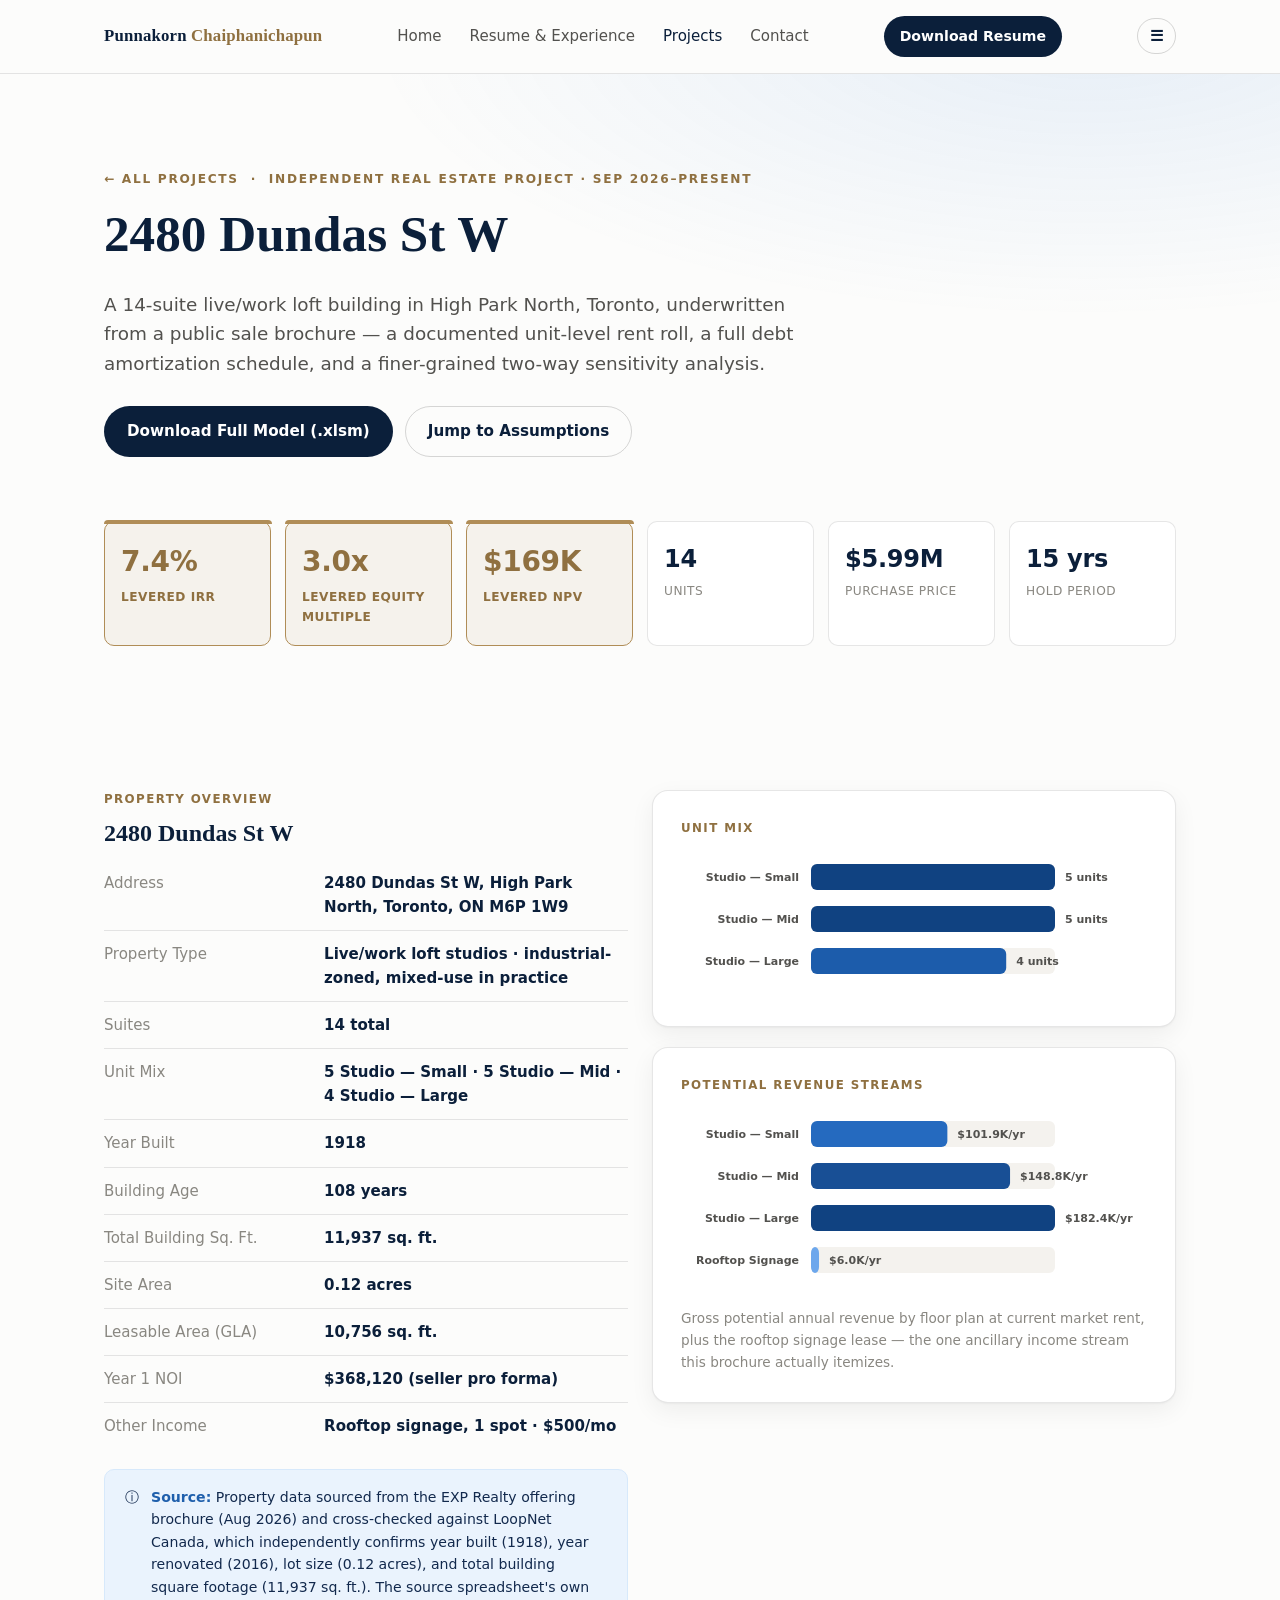
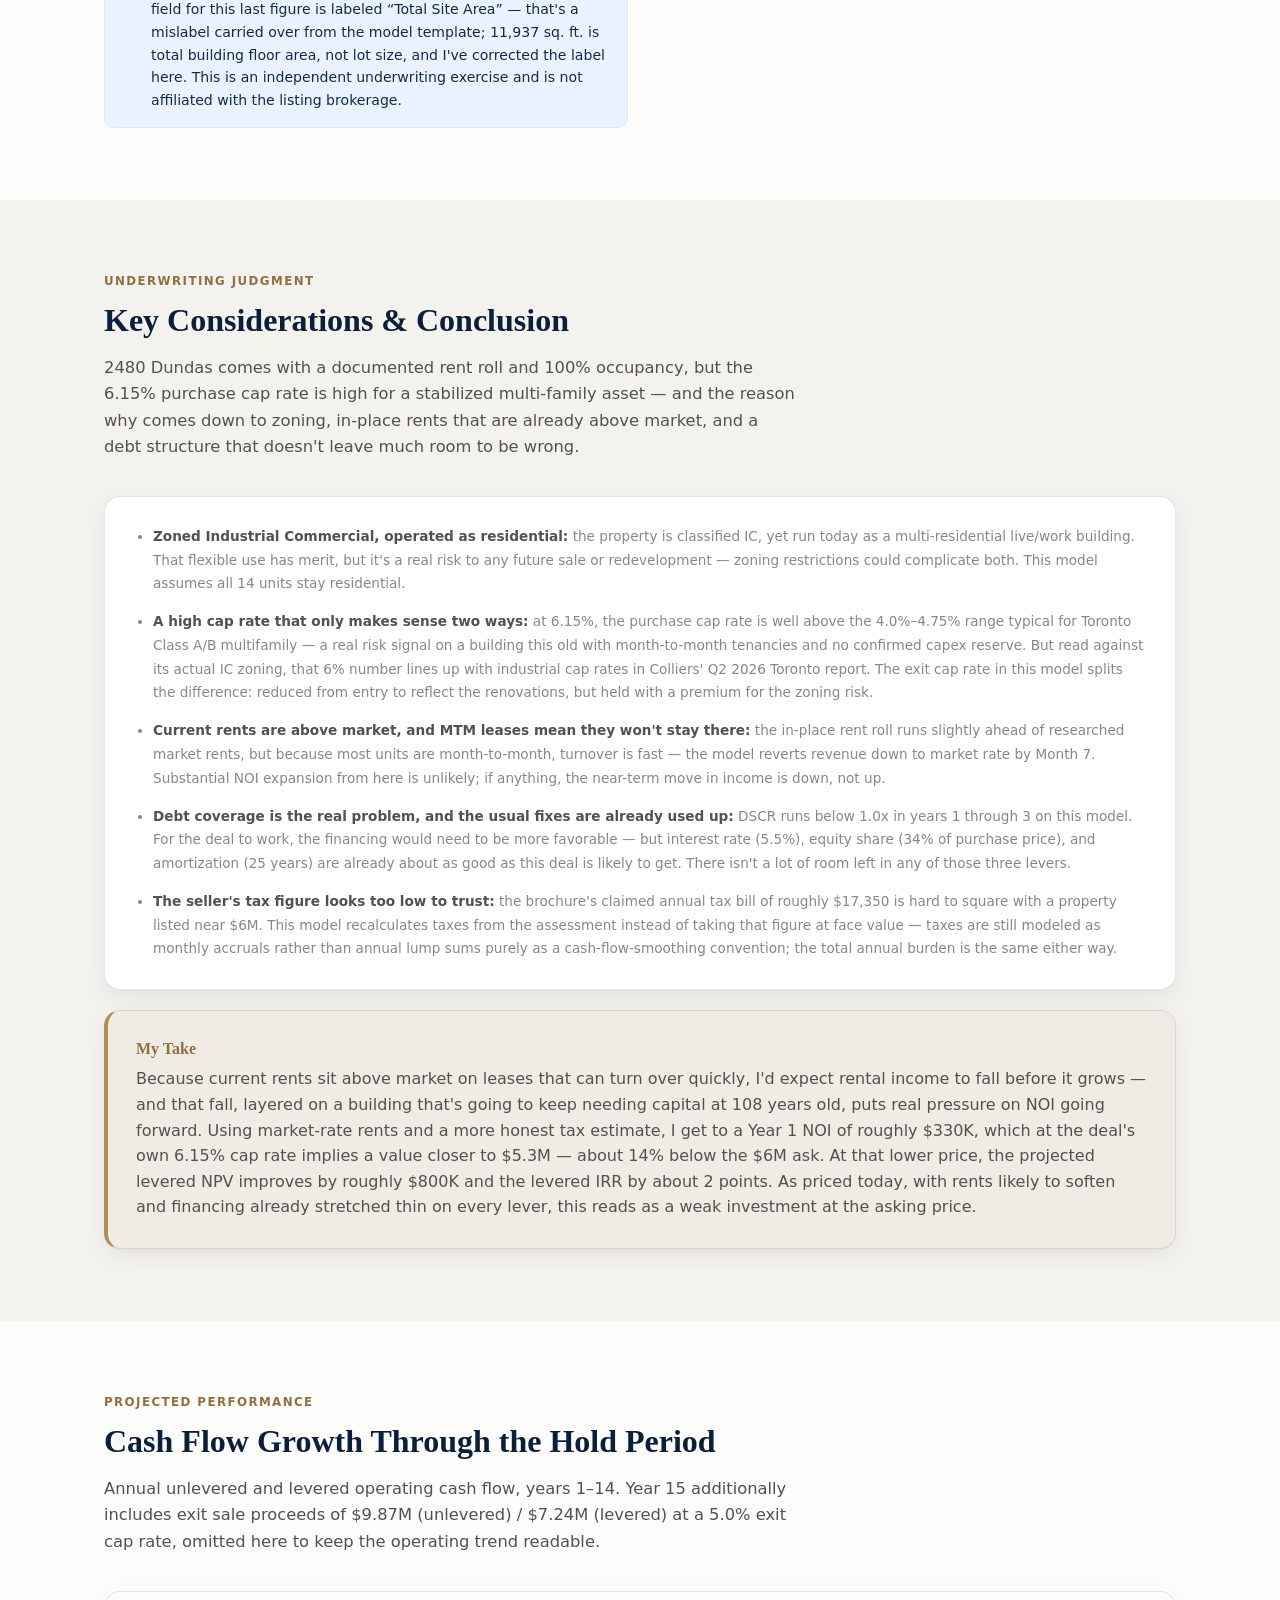
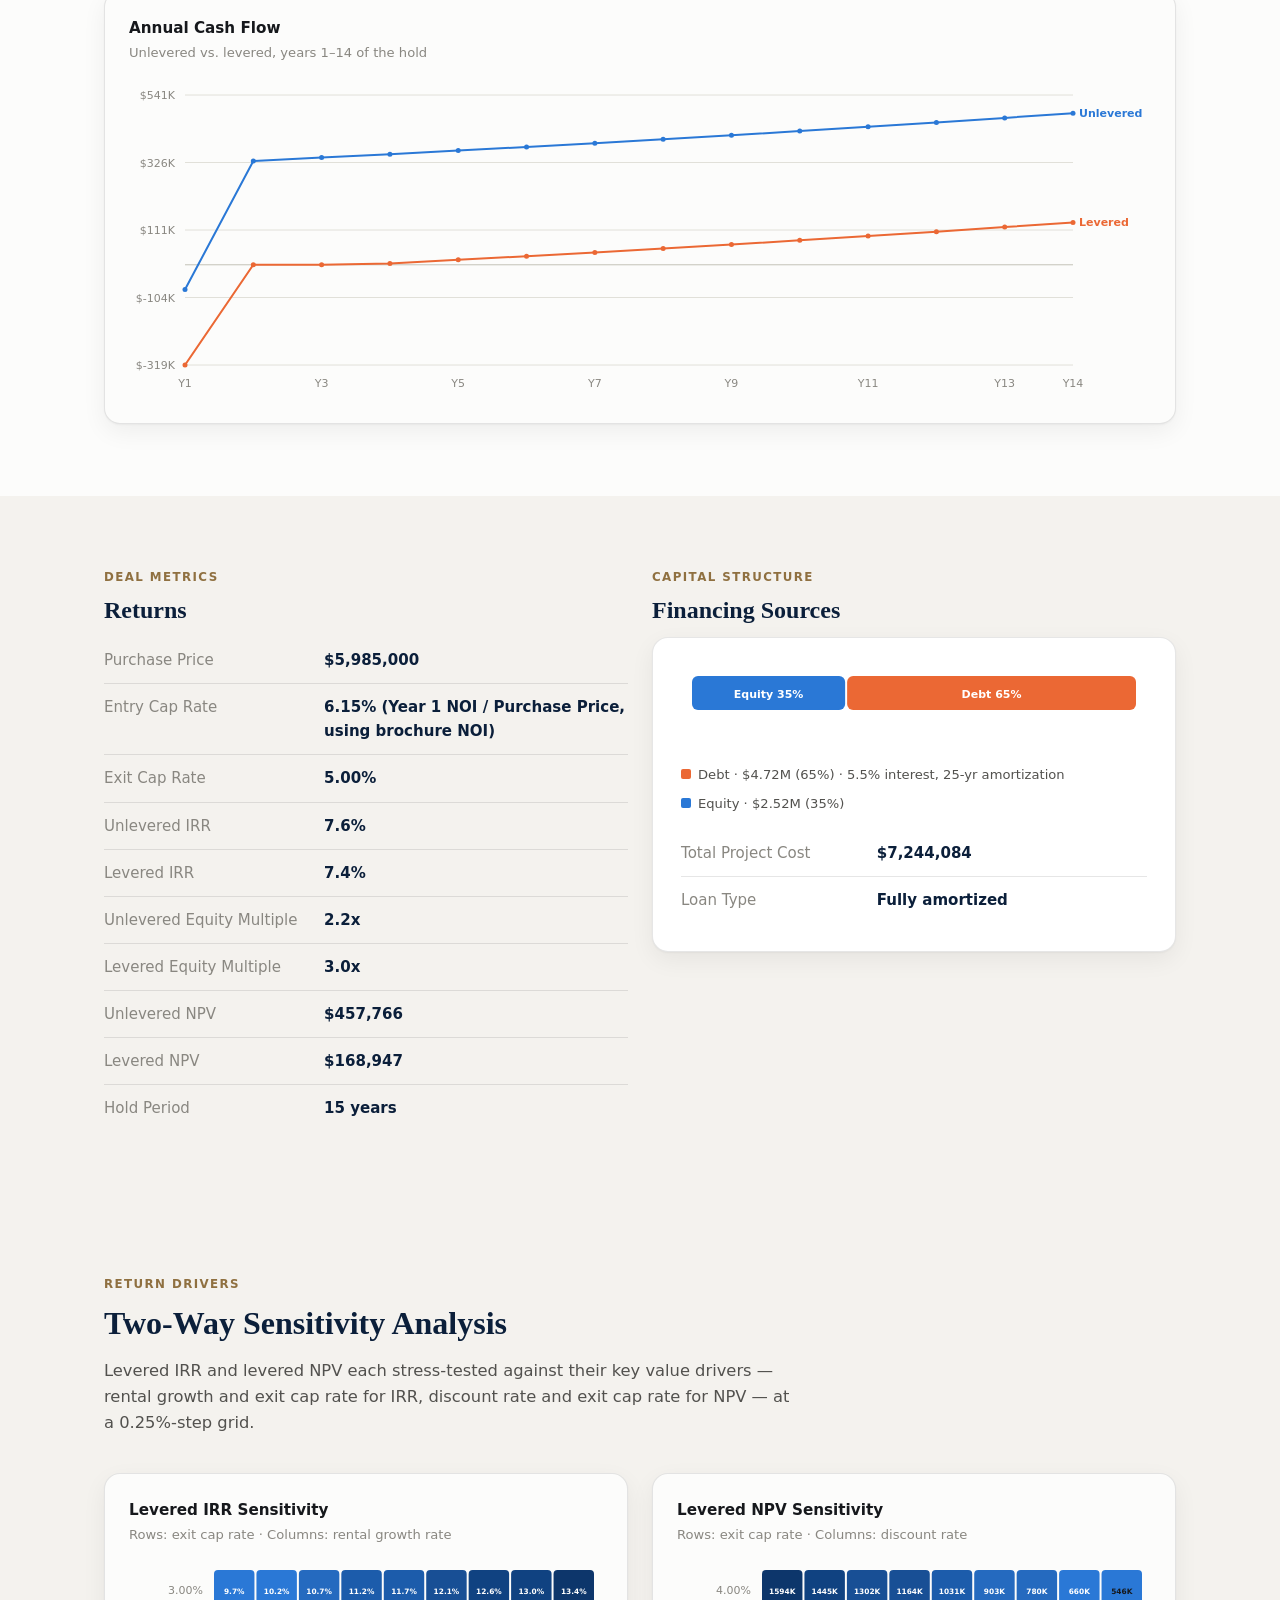
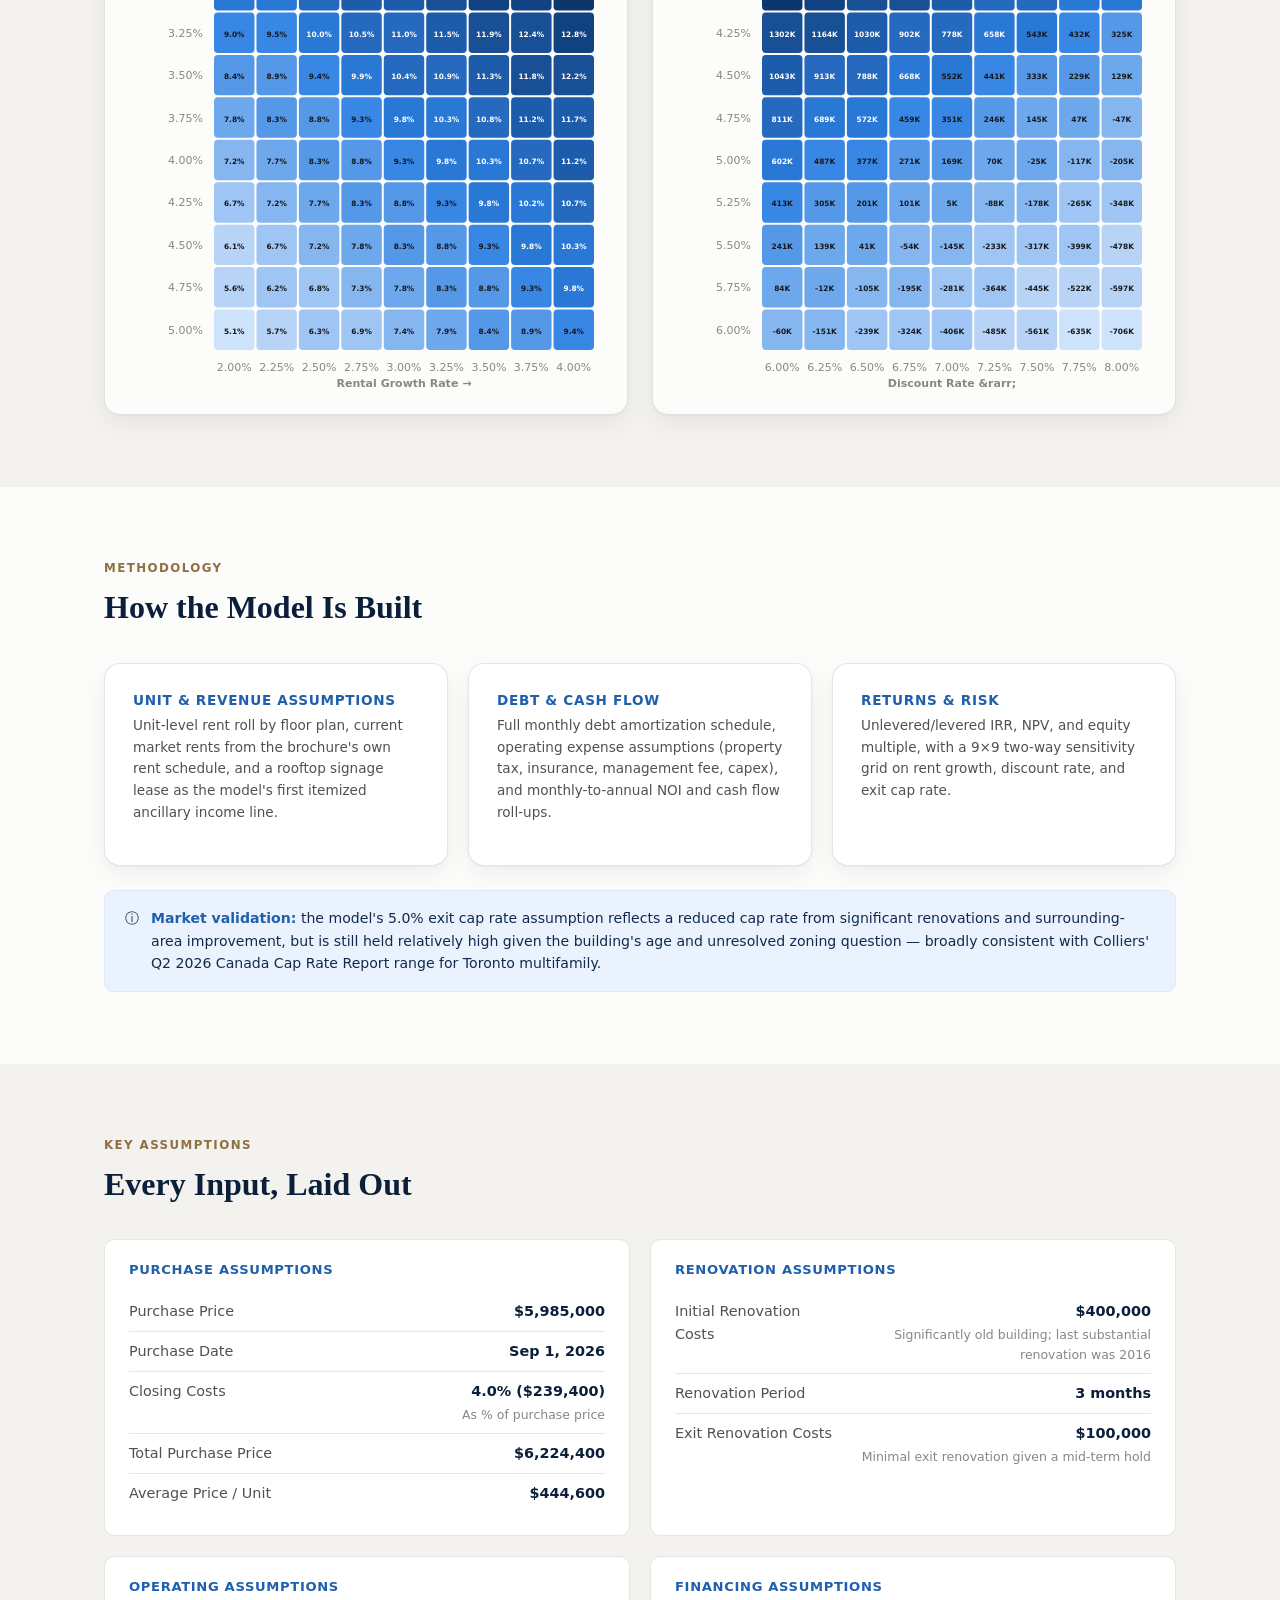
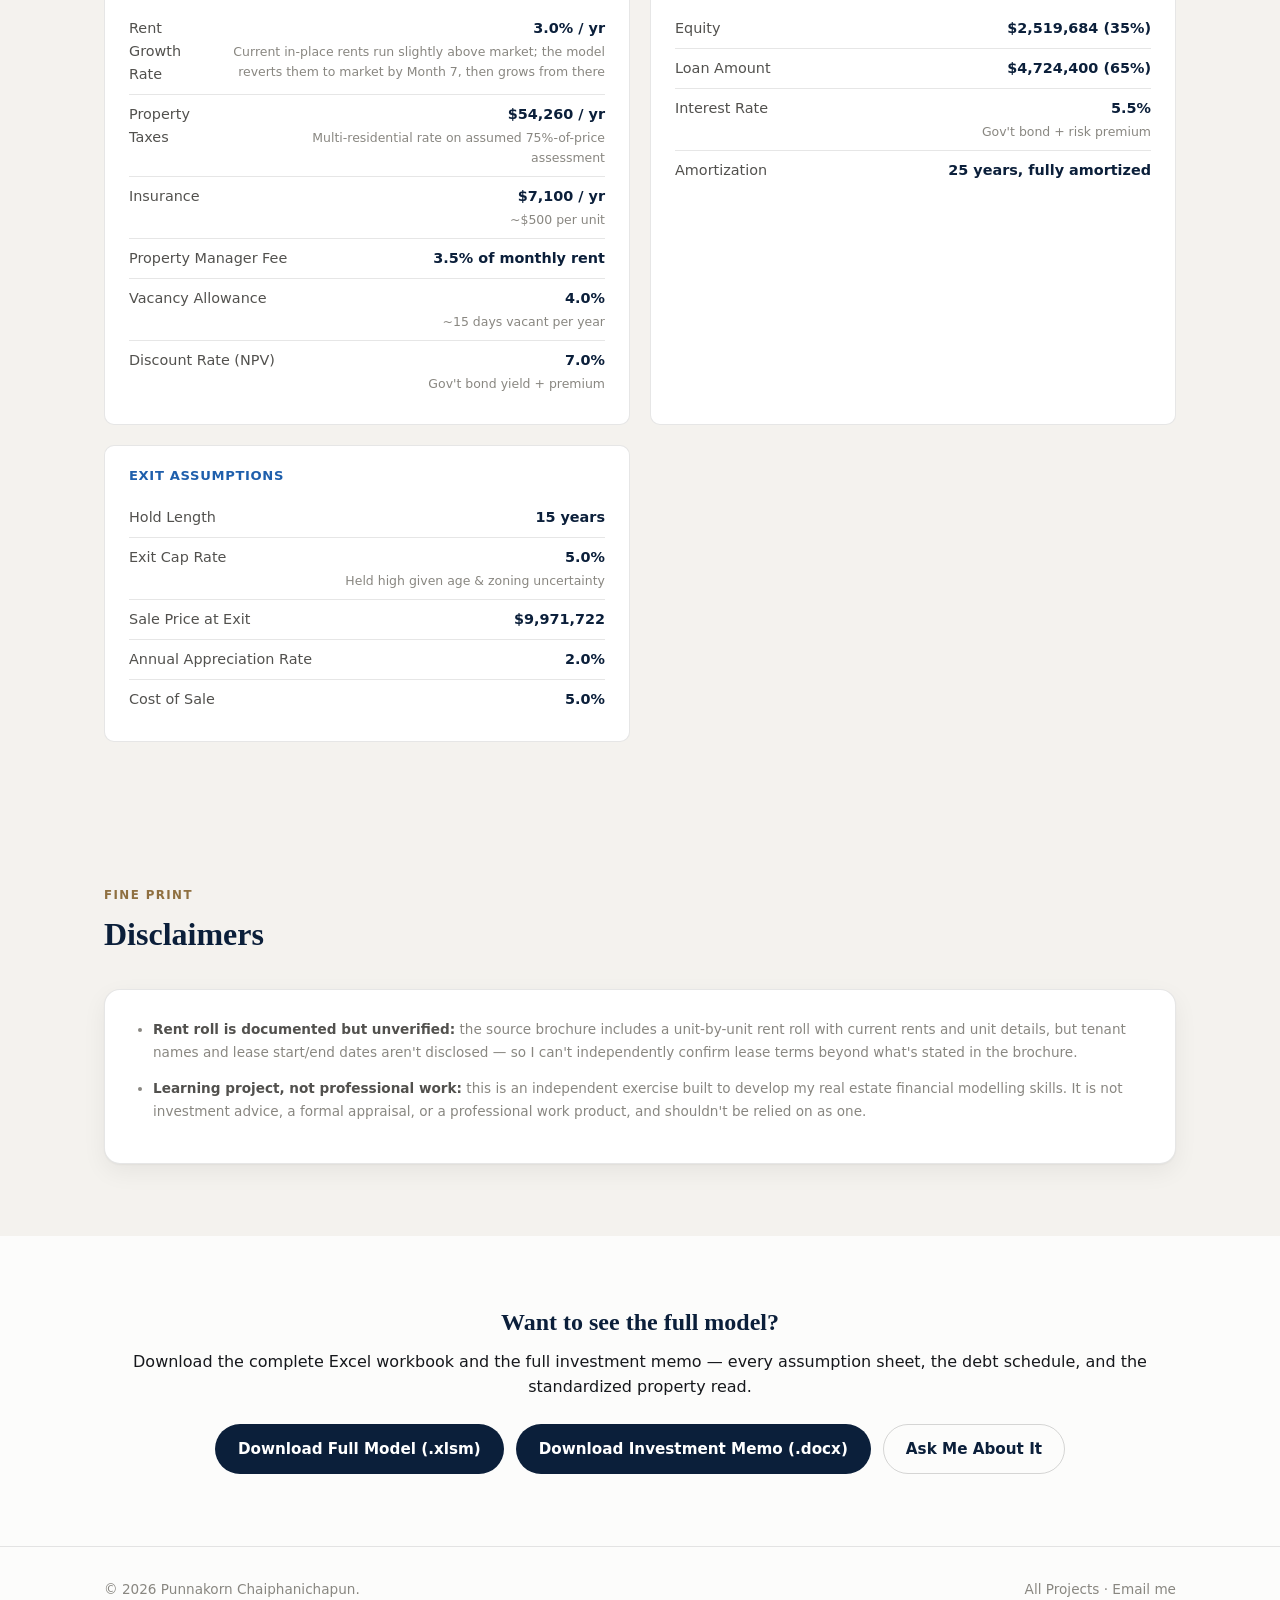
==== commit 643eb18c: "Add files via upload" ====
--- a/dundas-st-w.html
+++ b/dundas-st-w.html
@@ -34,7 +34,7 @@
     <p class="hero-sub">
       A 14-suite live/work loft building in High Park North, Toronto, underwritten from a public sale
       brochure &mdash; a documented unit-level rent roll, a full debt amortization schedule, and a
-      finer-grained two-way sensitivity analysis than my first model.
+      finer-grained two-way sensitivity analysis.
     </p>
     <div class="btn-row">
       <a class="btn btn-primary" href="Dundas_St_W_Acquisition_Model.xlsm" download>Download Full Model (.xlsm)</a>
@@ -91,7 +91,7 @@
         <tr><td>Total Building Sq. Ft.</td><td>11,937 sq. ft.</td></tr>
         <tr><td>Site Area</td><td>0.12 acres</td></tr>
         <tr><td>Leasable Area (GLA)</td><td>10,756 sq. ft.</td></tr>
-        <tr><td>Year 1 NOI</td><td>$321,547</td></tr>
+        <tr><td>Year 1 NOI</td><td>$368,120 (seller pro forma)</td></tr>
         <tr><td>Other Income</td><td>Rooftop signage, 1 spot &middot; $500/mo</td></tr>
       </table>
       <div class="source-note" style="margin-top:20px;">
@@ -119,21 +119,20 @@
     <div class="section-head">
       <div class="section-kicker">Underwriting Judgment</div>
       <h2>Key Considerations &amp; Conclusion</h2>
-      <p class="lead">2480 Dundas is a smaller, more interesting deal than my first model &mdash; I actually have a documented rent roll and 100% occupancy here, but the numbers surface a financing problem that a rent roll can't fix on its own.</p>
+      <p class="lead">2480 Dundas comes with a documented rent roll and 100% occupancy, but the 6.15% purchase cap rate is high for a stabilized multi-family asset &mdash; and the reason why comes down to zoning, in-place rents that are already above market, and a debt structure that doesn't leave much room to be wrong.</p>
     </div>
     <div class="card">
       <ul class="small text-muted" style="margin:0; padding-left:20px; line-height:1.75;">
-        <li style="margin-bottom:14px;"><strong style="color:var(--ink-secondary);">Zoning conflict &mdash; I2 IC vs. MCR:</strong> the offering brochure states the property is zoned I2 IC (industrial); the public LoopNet listing states MCR (mixed-use commercial-residential). I haven't been able to reconcile these, and it matters &mdash; it affects whether the current live/work use, and any future intensification, is actually permitted as-of-right.</li>
-        <li style="margin-bottom:14px;"><strong style="color:var(--ink-secondary);">Negative leverage in the base case:</strong> this model's levered IRR (7.4%) is actually lower than its unlevered IRR (7.6%) &mdash; the 5.5% cost of debt is eating into returns rather than amplifying them. Year 1 debt service coverage comes out to 0.92x, meaning the property doesn't cover its own debt service in year 1 as modeled. That's usually a hard stop for a lender, not just a modelling footnote.</li>
-        <li style="margin-bottom:14px;"><strong style="color:var(--ink-secondary);">Thin margin for error:</strong> base-case levered NPV is $169K on a $2.52M equity check. The sensitivity table below shows this turning negative under a fairly modest combination of a higher discount rate and a softer exit cap rate &mdash; there isn't much room here to be wrong.</li>
-        <li style="margin-bottom:14px;"><strong style="color:var(--ink-secondary);">Property tax is frozen well below market:</strong> Ontario assessments haven't moved since Jan 1, 2016. Stated 2025 taxes imply an assessed value of roughly $728K against a purchase price near $6M &mdash; when Toronto eventually reassesses, taxes could rise materially, on a timeline nobody controls.</li>
-        <li style="margin-bottom:14px;"><strong style="color:var(--ink-secondary);">Development upside depends on other people's projects:</strong> the brochure leans on two nearby redevelopments (Bloor/Dundas Choice, 1540&ndash;1550 Bloor) to make the case for future intensification. Neither is confirmed, and industrial-zone rental replacement rules would apply to any conversion of the current 14 units.</li>
-        <li><strong style="color:var(--ink-secondary);">108 years old with only partial modernization:</strong> the 2016 renovation covered the envelope, interiors, and some systems, but electrical and risers are likely original or 1980s-era. The operating expense assumptions in this model may understate what a full systems refresh eventually costs.</li>
+        <li style="margin-bottom:14px;"><strong style="color:var(--ink-secondary);">Zoned Industrial Commercial, operated as residential:</strong> the property is classified IC, yet run today as a multi-residential live/work building. That flexible use has merit, but it's a real risk to any future sale or redevelopment &mdash; zoning restrictions could complicate both. This model assumes all 14 units stay residential.</li>
+        <li style="margin-bottom:14px;"><strong style="color:var(--ink-secondary);">A high cap rate that only makes sense two ways:</strong> at 6.15%, the purchase cap rate is well above the 4.0%&ndash;4.75% range typical for Toronto Class A/B multifamily &mdash; a real risk signal on a building this old with month-to-month tenancies and no confirmed capex reserve. But read against its actual IC zoning, that 6% number lines up with industrial cap rates in Colliers' Q2 2026 Toronto report. The exit cap rate in this model splits the difference: reduced from entry to reflect the renovations, but held with a premium for the zoning risk.</li>
+        <li style="margin-bottom:14px;"><strong style="color:var(--ink-secondary);">Current rents are above market, and MTM leases mean they won't stay there:</strong> the in-place rent roll runs slightly ahead of researched market rents, but because most units are month-to-month, turnover is fast &mdash; the model reverts revenue down to market rate by Month 7. Substantial NOI expansion from here is unlikely; if anything, the near-term move in income is down, not up.</li>
+        <li style="margin-bottom:14px;"><strong style="color:var(--ink-secondary);">Debt coverage is the real problem, and the usual fixes are already used up:</strong> DSCR runs below 1.0x in years 1 through 3 on this model. For the deal to work, the financing would need to be more favorable &mdash; but interest rate (5.5%), equity share (34% of purchase price), and amortization (25 years) are already about as good as this deal is likely to get. There isn't a lot of room left in any of those three levers.</li>
+        <li><strong style="color:var(--ink-secondary);">The seller's tax figure looks too low to trust:</strong> the brochure's claimed annual tax bill of roughly $17,350 is hard to square with a property listed near $6M. This model recalculates taxes from the assessment instead of taking that figure at face value &mdash; taxes are still modeled as monthly accruals rather than annual lump sums purely as a cash-flow-smoothing convention; the total annual burden is the same either way.</li>
       </ul>
     </div>
     <div class="card" style="margin-top:20px; border-left:4px solid var(--bronze); background:rgba(176,141,87,0.06);">
       <h4 style="margin-top:0; color:var(--bronze-dark);">My Take</h4>
-      <p style="color:var(--ink-secondary); margin-bottom:0;">On paper this clears a bar &mdash; positive IRR, positive NPV, fourteen fully-occupied units with a documented rent roll. But the return is thin, leverage is working against the deal rather than for it, and the year 1 debt coverage ratio alone would probably keep this from getting financed the way I've modeled it. I'd treat this less as a stabilized income buy and more as a development-optionality play, which means the real underwriting question isn't in this spreadsheet &mdash; it's in the two zoning questions (I2 IC vs. MCR, and what the neighboring redevelopments actually do) that decide whether there's a second act here at all.</p>
+      <p style="color:var(--ink-secondary); margin-bottom:0;">Because current rents sit above market on leases that can turn over quickly, I'd expect rental income to fall before it grows &mdash; and that fall, layered on a building that's going to keep needing capital at 108 years old, puts real pressure on NOI going forward. Using market-rate rents and a more honest tax estimate, I get to a Year 1 NOI of roughly $330K, which at the deal's own 6.15% cap rate implies a value closer to $5.3M &mdash; about 14% below the $6M ask. At that lower price, the projected levered NPV improves by roughly $800K and the levered IRR by about 2 points. As priced today, with rents likely to soften and financing already stretched thin on every lever, this reads as a weak investment at the asking price.</p>
     </div>
   </div>
 </section>
@@ -162,7 +161,7 @@
       <h2 class="mt-0">Returns</h2>
       <table class="overview-table">
         <tr><td>Purchase Price</td><td>$5,985,000</td></tr>
-        <tr><td>Entry Cap Rate</td><td>5.37% (Year 1 NOI / Purchase Price)</td></tr>
+        <tr><td>Entry Cap Rate</td><td>6.15% (Year 1 NOI / Purchase Price, using brochure NOI)</td></tr>
         <tr><td>Exit Cap Rate</td><td>5.00%</td></tr>
         <tr><td>Unlevered IRR</td><td>7.6%</td></tr>
         <tr><td>Levered IRR</td><td>7.4%</td></tr>
@@ -199,7 +198,7 @@
     <div class="section-head">
       <div class="section-kicker">Return Drivers</div>
       <h2>Two-Way Sensitivity Analysis</h2>
-      <p class="lead">Levered IRR and levered NPV each stress-tested against their key value drivers &mdash; rental growth and exit cap rate for IRR, discount rate and exit cap rate for NPV &mdash; at a finer 0.25%-step grid than my first model.</p>
+      <p class="lead">Levered IRR and levered NPV each stress-tested against their key value drivers &mdash; rental growth and exit cap rate for IRR, discount rate and exit cap rate for NPV &mdash; at a 0.25%-step grid.</p>
     </div>
     <div class="grid-2">
       <div class="chart-card">
@@ -234,7 +233,7 @@
       </div>
       <div class="card">
         <h4 style="font-family:system-ui, sans-serif; text-transform:uppercase; font-size:0.85rem; letter-spacing:0.05em; color:var(--sky-dark);">Returns &amp; Risk</h4>
-        <p class="small" style="color:var(--ink-secondary);">Unlevered/levered IRR, NPV, and equity multiple, with a 9&times;9 two-way sensitivity grid on rent growth, discount rate, and exit cap rate &mdash; finer-grained than the 5&times;5 grid in my first model.</p>
+        <p class="small" style="color:var(--ink-secondary);">Unlevered/levered IRR, NPV, and equity multiple, with a 9&times;9 two-way sensitivity grid on rent growth, discount rate, and exit cap rate.</p>
       </div>
     </div>
     <div class="source-note">
@@ -268,7 +267,7 @@
       </div>
       <div class="assumption-group">
         <h4>Operating Assumptions</h4>
-        <div class="assumption-row"><span class="k">Rent Growth Rate</span><span class="v">3.0% / yr<span class="note">Rents reach market rate within 6 months</span></span></div>
+        <div class="assumption-row"><span class="k">Rent Growth Rate</span><span class="v">3.0% / yr<span class="note">Current in-place rents run slightly above market; the model reverts them to market by Month 7, then grows from there</span></span></div>
         <div class="assumption-row"><span class="k">Property Taxes</span><span class="v">$54,260 / yr<span class="note">Multi-residential rate on assumed 75%-of-price assessment</span></span></div>
         <div class="assumption-row"><span class="k">Insurance</span><span class="v">$7,100 / yr<span class="note">~$500 per unit</span></span></div>
         <div class="assumption-row"><span class="k">Property Manager Fee</span><span class="v">3.5% of monthly rent</span></div>
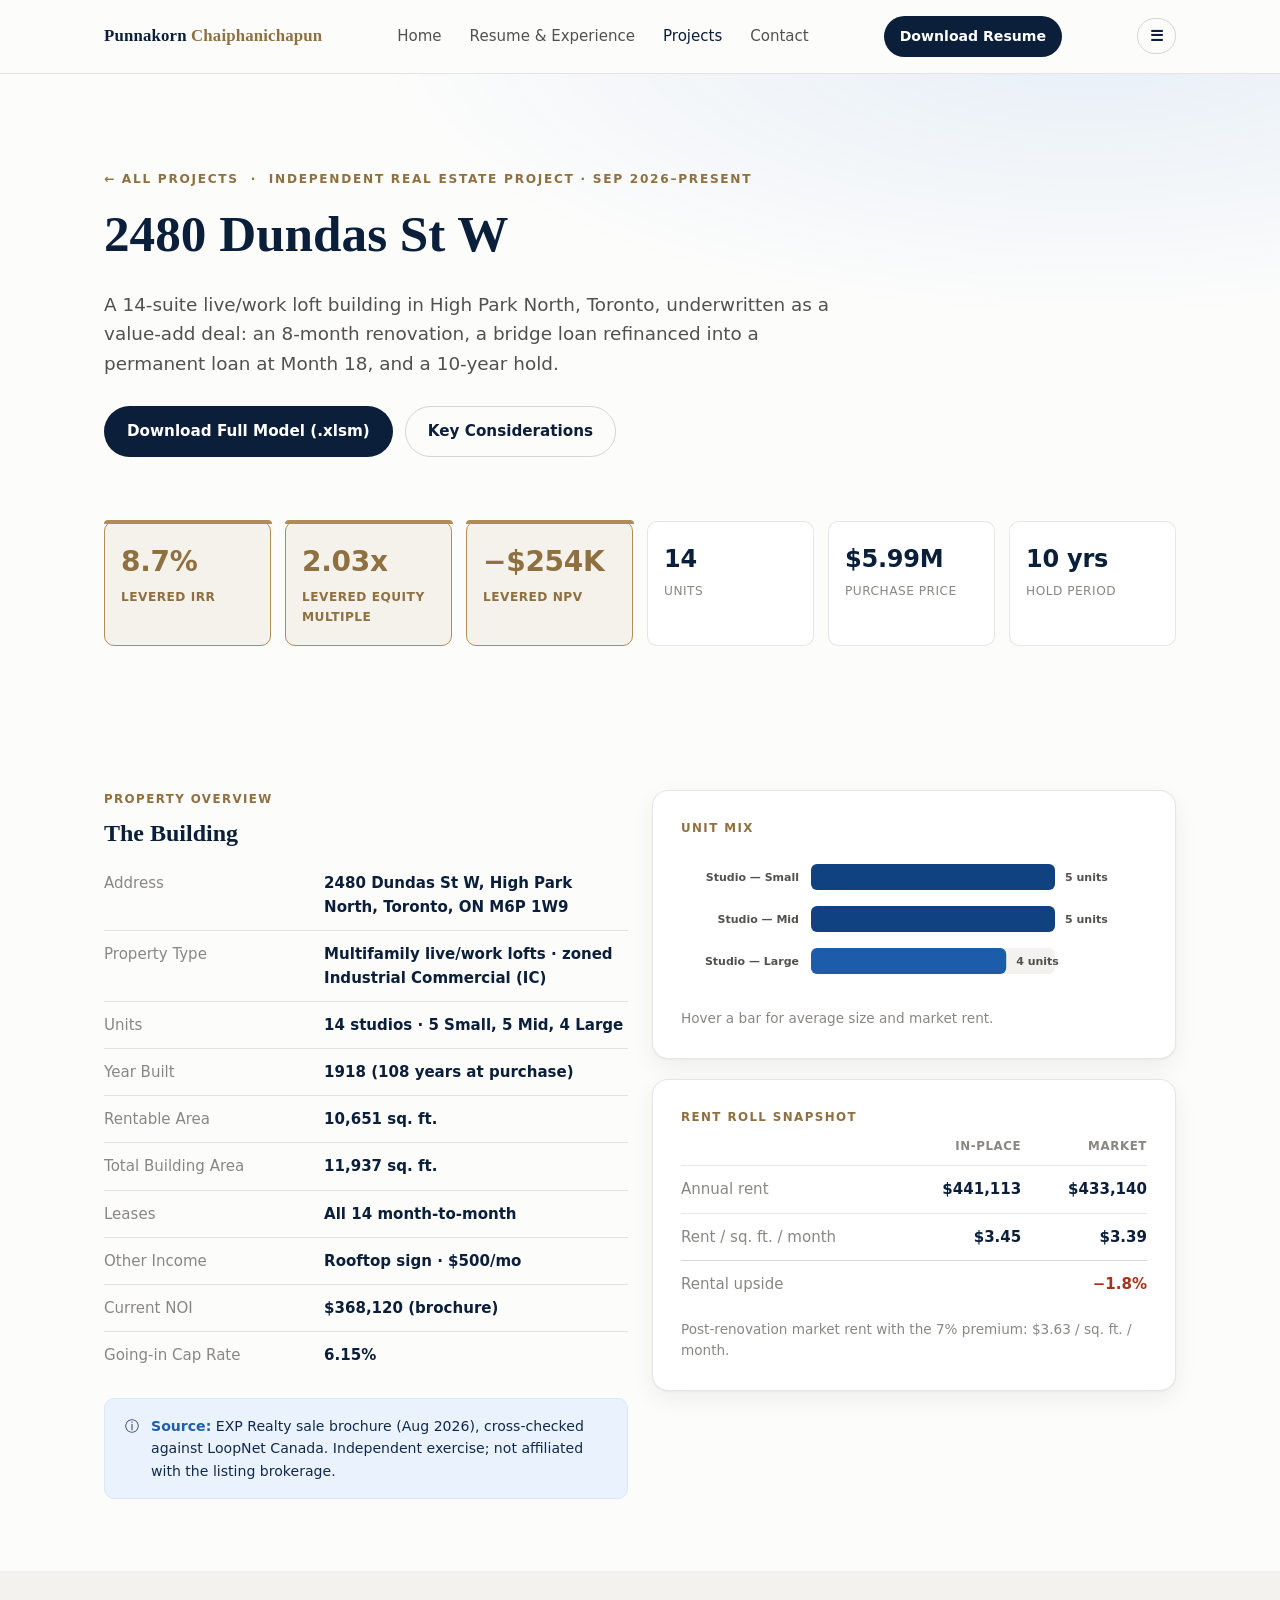
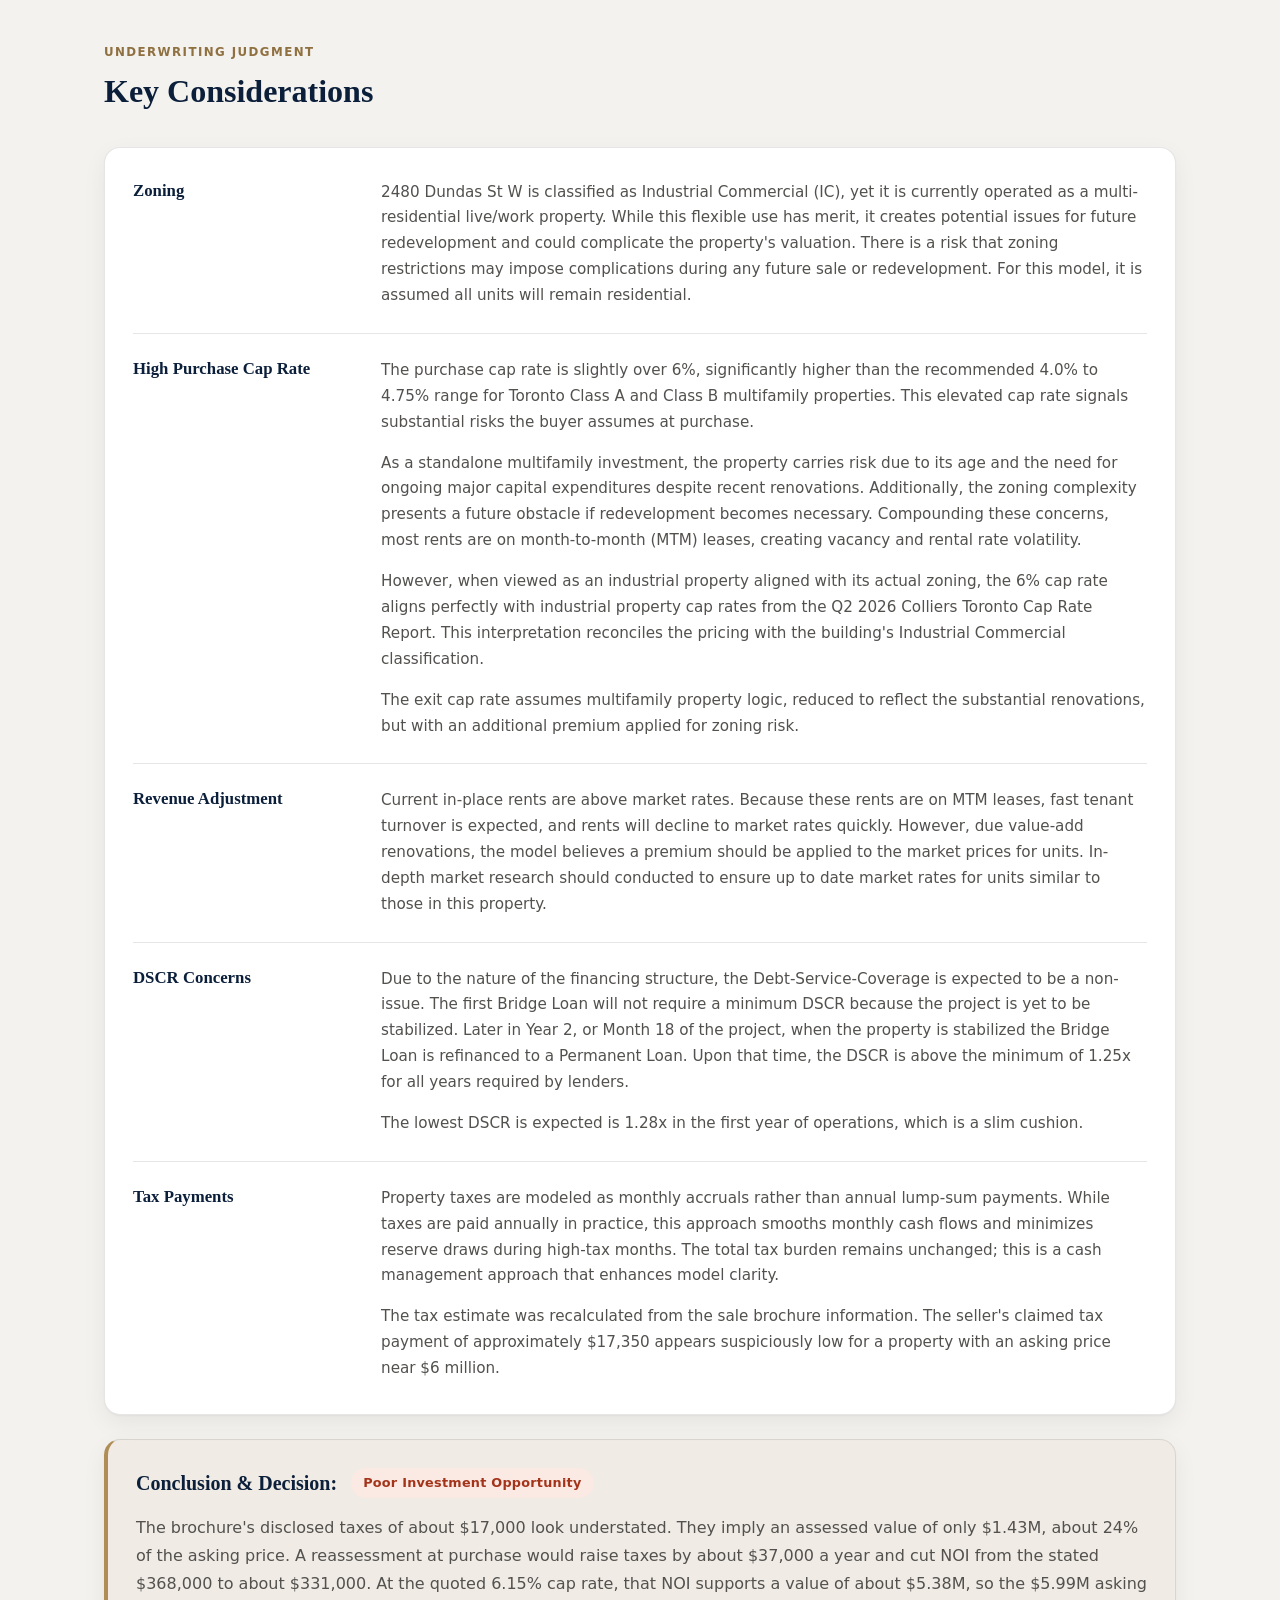
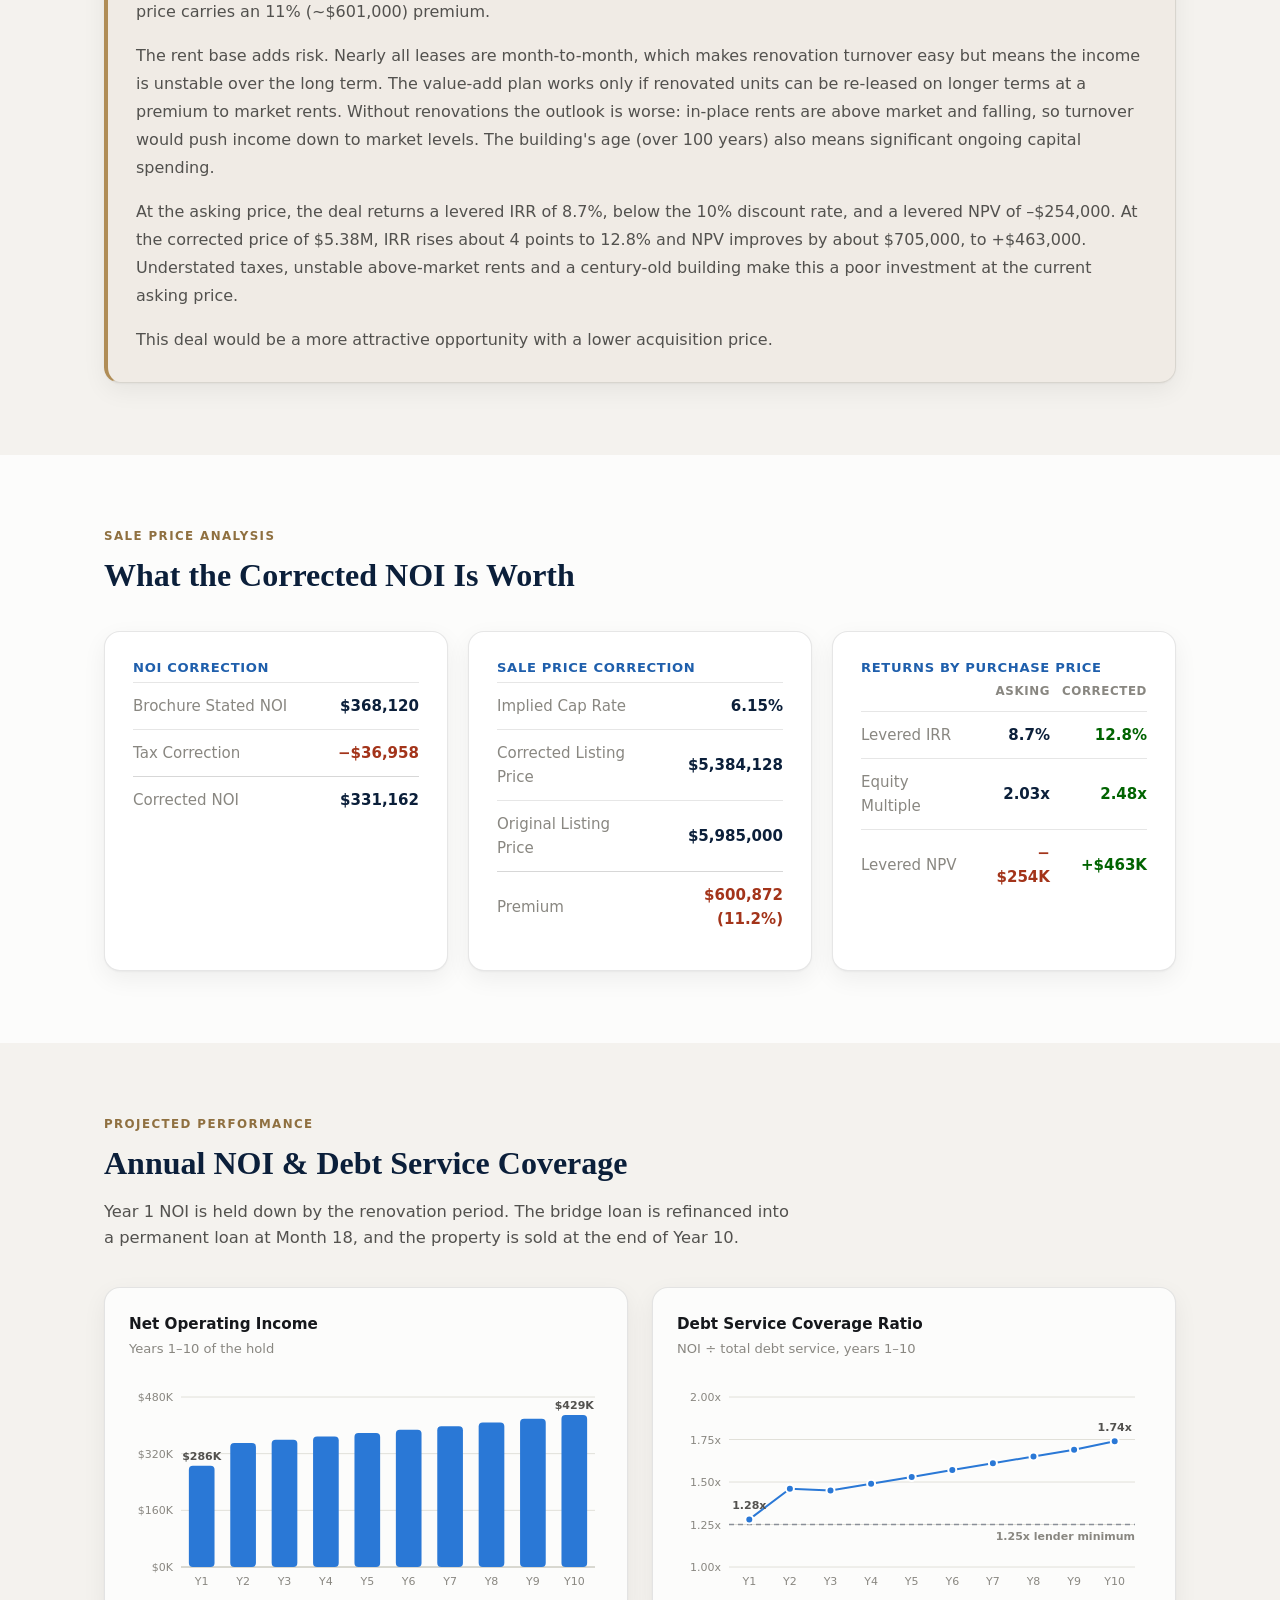
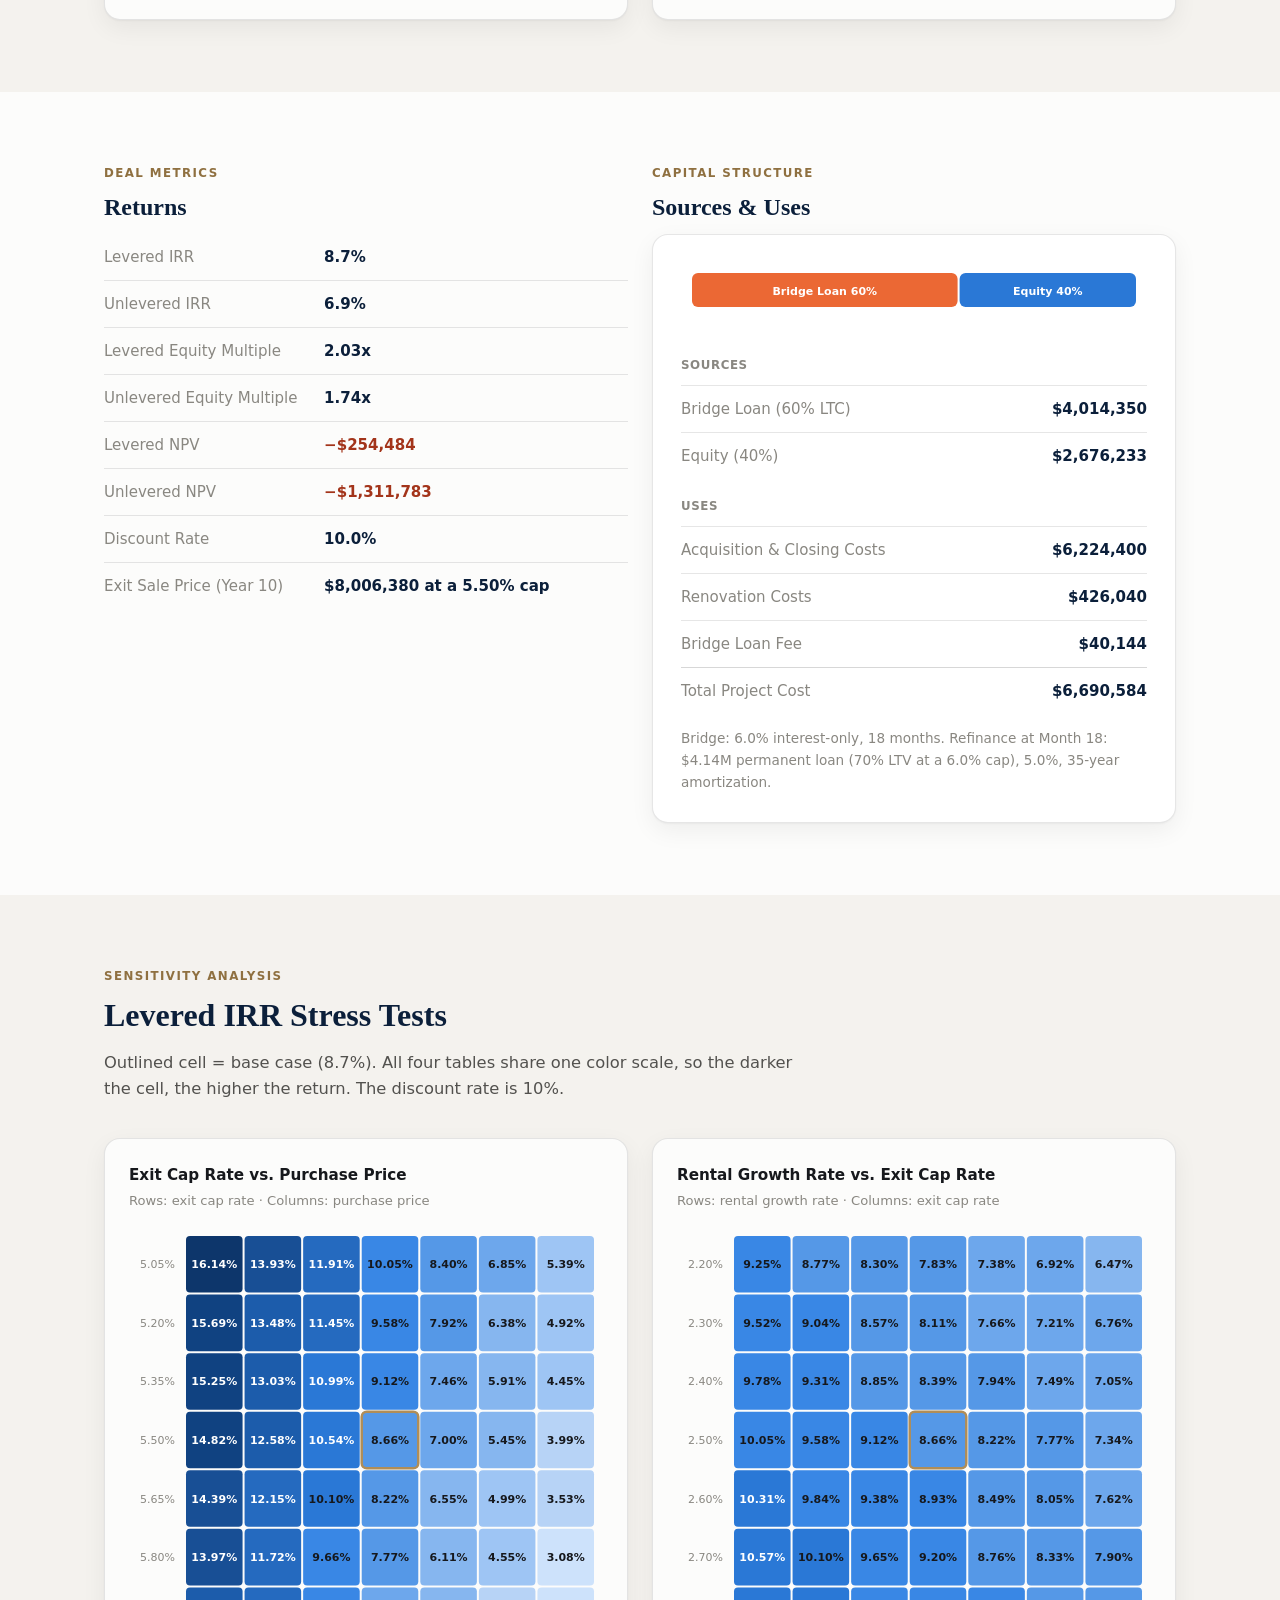
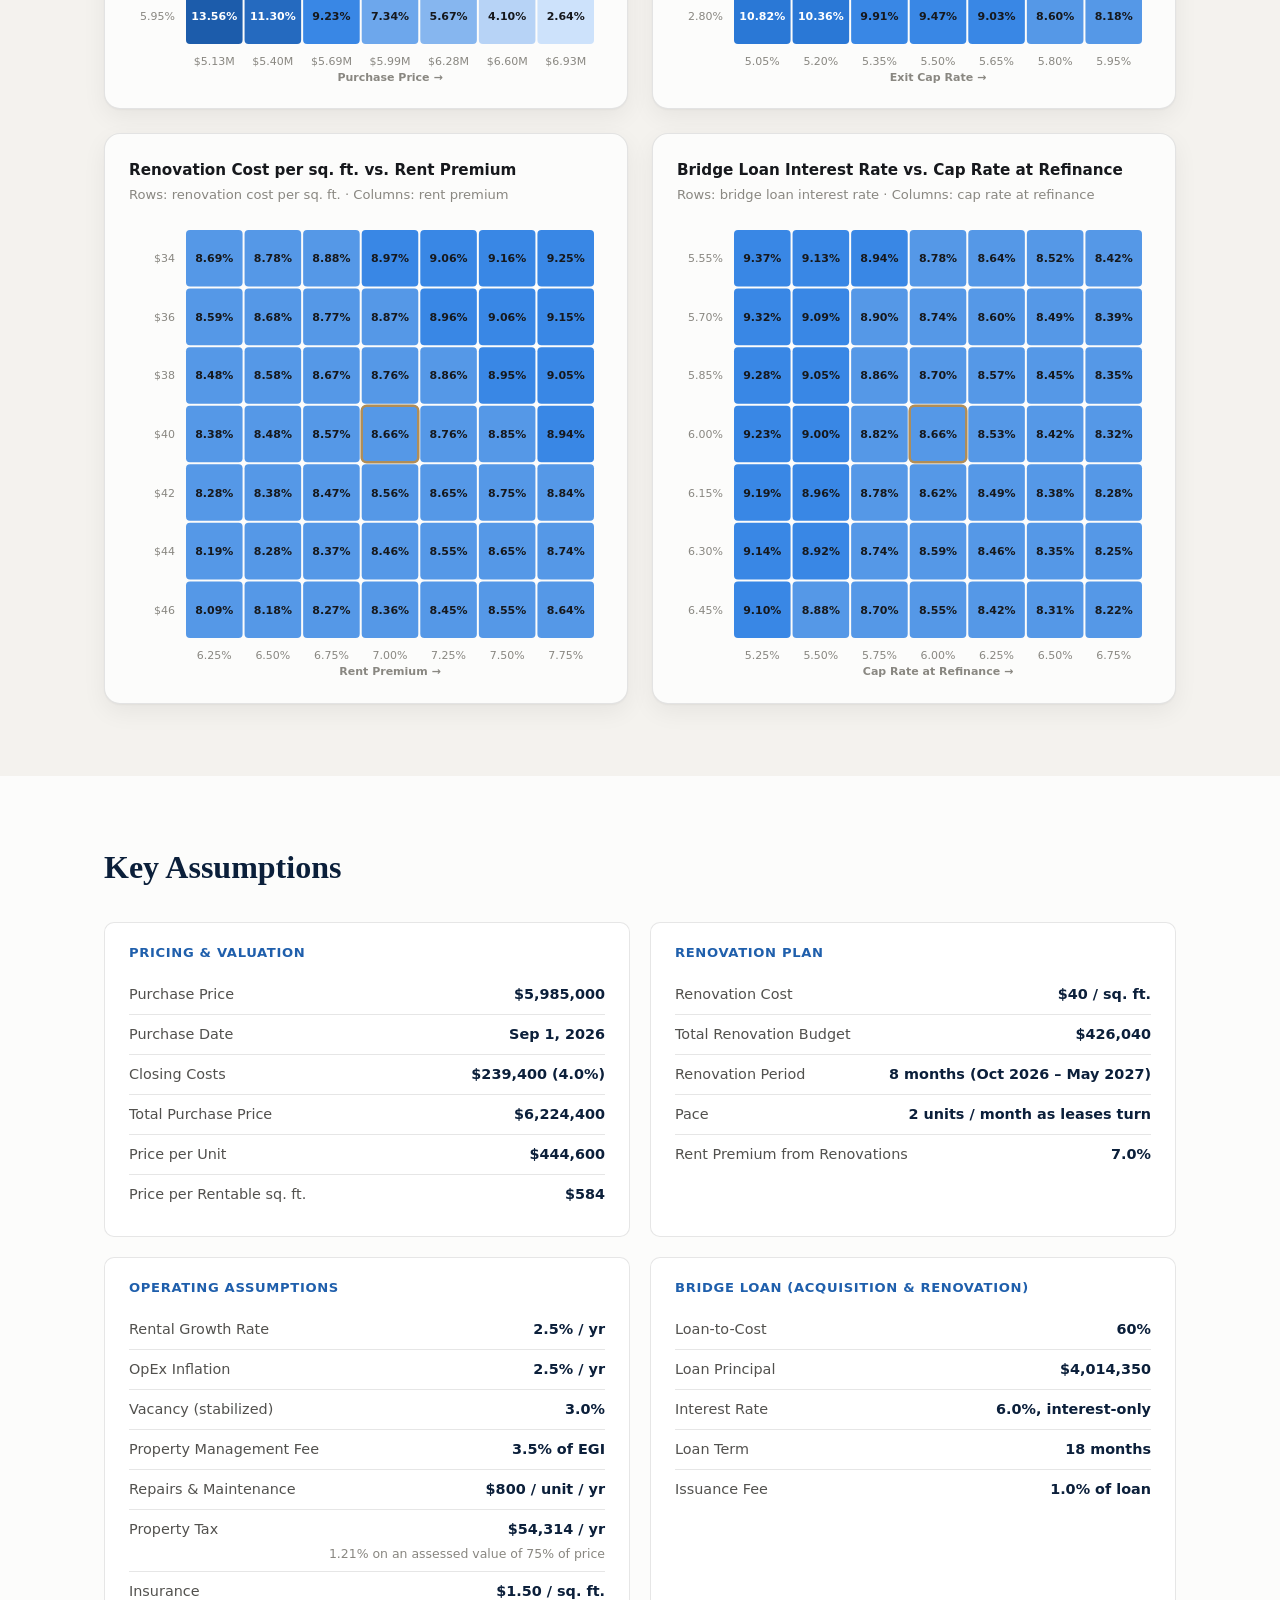
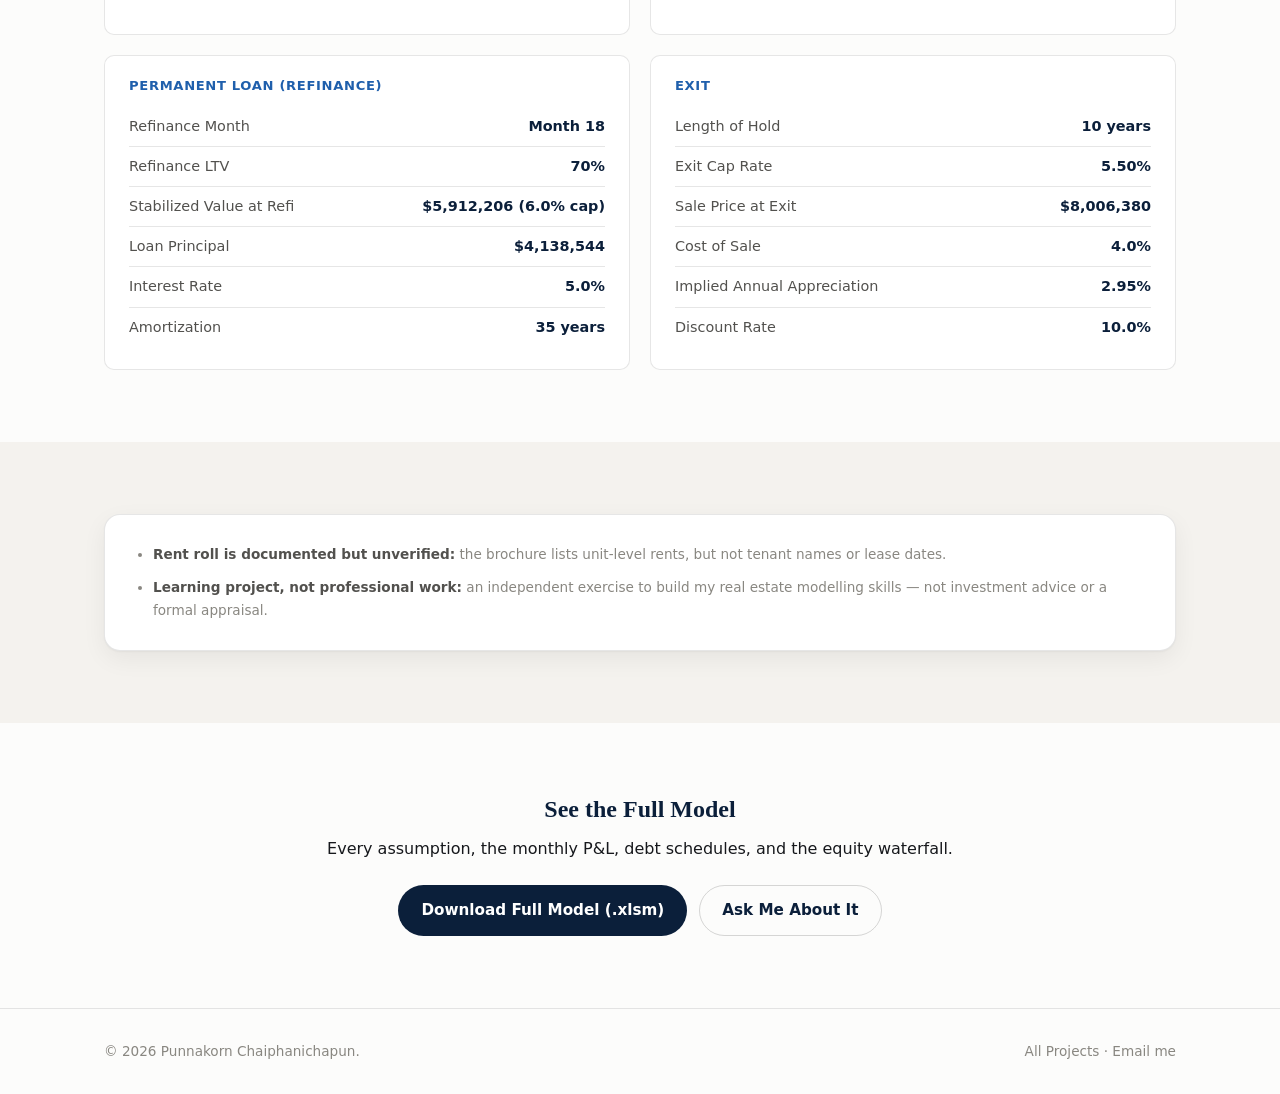
==== commit 02a036a9: "Add files via upload" ====
--- a/dundas-st-w.html
+++ b/dundas-st-w.html
@@ -4,7 +4,7 @@
 <meta charset="UTF-8">
 <meta name="viewport" content="width=device-width, initial-scale=1.0">
 <title>2480 Dundas St W | Punnakorn Chaiphanichapun</title>
-<meta name="description" content="Multi-family acquisition underwriting model for 2480 Dundas St W, 14 live/work loft studios in High Park North, Toronto — built by Punnakorn Chaiphanichapun.">
+<meta name="description" content="Value-add acquisition model for 2480 Dundas St W, a 14-suite live/work loft building in High Park North, Toronto: renovation plan, bridge-to-permanent refinance, 10-year hold. Built by Punnakorn Chaiphanichapun.">
 <link rel="icon" href="data:image/svg+xml,%3Csvg xmlns=%27http://www.w3.org/2000/svg%27 viewBox=%270 0 100 100%27%3E%3Crect width=%27100%27 height=%27100%27 rx=%2718%27 fill=%27%230b1f3a%27/%3E%3Ctext x=%2750%27 y=%2766%27 font-size=%2758%27 font-family=%27Georgia,serif%27 fill=%27%23fff%27 text-anchor=%27middle%27%3EP%3C/text%3E%3C/svg%3E">
 <link rel="stylesheet" href="styles.css">
 </head>
@@ -32,13 +32,13 @@
     </div>
     <h1>2480 Dundas St W</h1>
     <p class="hero-sub">
-      A 14-suite live/work loft building in High Park North, Toronto, underwritten from a public sale
-      brochure &mdash; a documented unit-level rent roll, a full debt amortization schedule, and a
-      finer-grained two-way sensitivity analysis.
+      A 14-suite live/work loft building in High Park North, Toronto, underwritten as a value-add
+      deal: an 8-month renovation, a bridge loan refinanced into a permanent loan at Month 18,
+      and a 10-year hold.
     </p>
     <div class="btn-row">
-      <a class="btn btn-primary" href="Dundas_St_W_Acquisition_Model.xlsm" download>Download Full Model (.xlsm)</a>
-      <a class="btn btn-outline" href="#assumptions">Jump to Assumptions</a>
+      <a class="btn btn-primary" href="2480_Dundas_St_W_v4.xlsm" download>Download Full Model (.xlsm)</a>
+      <a class="btn btn-outline" href="#considerations">Key Considerations</a>
     </div>
   </div>
 </header>
@@ -48,15 +48,15 @@
   <div class="wrap">
     <div class="kpi-row">
       <div class="kpi-tile kpi-tile-primary">
-        <div class="kpi-value">7.4%</div>
+        <div class="kpi-value">8.7%</div>
         <div class="kpi-label">Levered IRR</div>
       </div>
       <div class="kpi-tile kpi-tile-primary">
-        <div class="kpi-value">3.0x</div>
+        <div class="kpi-value">2.03x</div>
         <div class="kpi-label">Levered Equity Multiple</div>
       </div>
       <div class="kpi-tile kpi-tile-primary">
-        <div class="kpi-value">$169K</div>
+        <div class="kpi-value">&minus;$254K</div>
         <div class="kpi-label">Levered NPV</div>
       </div>
       <div class="kpi-tile">
@@ -68,7 +68,7 @@
         <div class="kpi-label">Purchase Price</div>
       </div>
       <div class="kpi-tile">
-        <div class="kpi-value">15 yrs</div>
+        <div class="kpi-value">10 yrs</div>
         <div class="kpi-label">Hold Period</div>
       </div>
     </div>
@@ -80,214 +80,289 @@
   <div class="wrap grid-2">
     <div>
       <div class="section-kicker">Property Overview</div>
-      <h2 class="mt-0">2480 Dundas St W</h2>
+      <h2 class="mt-0">The Building</h2>
       <table class="overview-table">
         <tr><td>Address</td><td>2480 Dundas St W, High Park North, Toronto, ON M6P 1W9</td></tr>
-        <tr><td>Property Type</td><td>Live/work loft studios &middot; industrial-zoned, mixed-use in practice</td></tr>
-        <tr><td>Suites</td><td>14 total</td></tr>
-        <tr><td>Unit Mix</td><td>5 Studio &mdash; Small &middot; 5 Studio &mdash; Mid &middot; 4 Studio &mdash; Large</td></tr>
-        <tr><td>Year Built</td><td>1918</td></tr>
-        <tr><td>Building Age</td><td>108 years</td></tr>
-        <tr><td>Total Building Sq. Ft.</td><td>11,937 sq. ft.</td></tr>
-        <tr><td>Site Area</td><td>0.12 acres</td></tr>
-        <tr><td>Leasable Area (GLA)</td><td>10,756 sq. ft.</td></tr>
-        <tr><td>Year 1 NOI</td><td>$368,120 (seller pro forma)</td></tr>
-        <tr><td>Other Income</td><td>Rooftop signage, 1 spot &middot; $500/mo</td></tr>
+        <tr><td>Property Type</td><td>Multifamily live/work lofts &middot; zoned Industrial Commercial (IC)</td></tr>
+        <tr><td>Units</td><td>14 studios &middot; 5 Small, 5 Mid, 4 Large</td></tr>
+        <tr><td>Year Built</td><td>1918 (108 years at purchase)</td></tr>
+        <tr><td>Rentable Area</td><td>10,651 sq. ft.</td></tr>
+        <tr><td>Total Building Area</td><td>11,937 sq. ft.</td></tr>
+        <tr><td>Leases</td><td>All 14 month-to-month</td></tr>
+        <tr><td>Other Income</td><td>Rooftop sign &middot; $500/mo</td></tr>
+        <tr><td>Current NOI</td><td>$368,120 (brochure)</td></tr>
+        <tr><td>Going-in Cap Rate</td><td>6.15%</td></tr>
       </table>
       <div class="source-note" style="margin-top:20px;">
         <span>&#9432;</span>
-        <span><strong>Source:</strong> Property data sourced from the EXP Realty offering brochure (Aug 2026) and cross-checked against LoopNet Canada, which independently confirms year built (1918), year renovated (2016), lot size (0.12 acres), and total building square footage (11,937 sq. ft.). The source spreadsheet's own field for this last figure is labeled &ldquo;Total Site Area&rdquo; &mdash; that's a mislabel carried over from the model template; 11,937 sq. ft. is total building floor area, not lot size, and I've corrected the label here. This is an independent underwriting exercise and is not affiliated with the listing brokerage.</span>
+        <span><strong>Source:</strong> EXP Realty sale brochure (Aug 2026), cross-checked against LoopNet Canada. Independent exercise; not affiliated with the listing brokerage.</span>
       </div>
     </div>
     <div>
       <div class="card">
         <div class="section-kicker">Unit Mix</div>
         <div id="chart-units" class="chart-wrap"></div>
+        <p class="small" style="color:var(--ink-muted); margin:10px 0 0;">Hover a bar for average size and market rent.</p>
       </div>
       <div class="card" style="margin-top:20px;">
-        <div class="section-kicker">Potential Revenue Streams</div>
-        <div id="chart-revenue" class="chart-wrap"></div>
-        <p class="small" style="color:var(--ink-muted); margin-top:12px; margin-bottom:0;">Gross potential annual revenue by floor plan at current market rent, plus the rooftop signage lease &mdash; the one ancillary income stream this brochure actually itemizes.</p>
+        <div class="section-kicker">Rent Roll Snapshot</div>
+        <table class="compare-table">
+          <tr><th></th><th>In-Place</th><th>Market</th></tr>
+          <tr><td>Annual rent</td><td>$441,113</td><td>$433,140</td></tr>
+          <tr><td>Rent / sq. ft. / month</td><td>$3.45</td><td>$3.39</td></tr>
+          <tr class="total"><td>Rental upside</td><td></td><td class="neg">&minus;1.8%</td></tr>
+        </table>
+        <p class="small" style="color:var(--ink-muted); margin:12px 0 0;">Post-renovation market rent with the 7% premium: $3.63 / sq. ft. / month.</p>
       </div>
     </div>
   </div>
 </section>
 
 <!-- Key Considerations & Conclusion -->
-<section class="section-alt">
+<section id="considerations" class="section-alt">
   <div class="wrap">
     <div class="section-head">
       <div class="section-kicker">Underwriting Judgment</div>
-      <h2>Key Considerations &amp; Conclusion</h2>
-      <p class="lead">2480 Dundas comes with a documented rent roll and 100% occupancy, but the 6.15% purchase cap rate is high for a stabilized multi-family asset &mdash; and the reason why comes down to zoning, in-place rents that are already above market, and a debt structure that doesn't leave much room to be wrong.</p>
-    </div>
-    <div class="card">
-      <ul class="small text-muted" style="margin:0; padding-left:20px; line-height:1.75;">
-        <li style="margin-bottom:14px;"><strong style="color:var(--ink-secondary);">Zoned Industrial Commercial, operated as residential:</strong> the property is classified IC, yet run today as a multi-residential live/work building. That flexible use has merit, but it's a real risk to any future sale or redevelopment &mdash; zoning restrictions could complicate both. This model assumes all 14 units stay residential.</li>
-        <li style="margin-bottom:14px;"><strong style="color:var(--ink-secondary);">A high cap rate that only makes sense two ways:</strong> at 6.15%, the purchase cap rate is well above the 4.0%&ndash;4.75% range typical for Toronto Class A/B multifamily &mdash; a real risk signal on a building this old with month-to-month tenancies and no confirmed capex reserve. But read against its actual IC zoning, that 6% number lines up with industrial cap rates in Colliers' Q2 2026 Toronto report. The exit cap rate in this model splits the difference: reduced from entry to reflect the renovations, but held with a premium for the zoning risk.</li>
-        <li style="margin-bottom:14px;"><strong style="color:var(--ink-secondary);">Current rents are above market, and MTM leases mean they won't stay there:</strong> the in-place rent roll runs slightly ahead of researched market rents, but because most units are month-to-month, turnover is fast &mdash; the model reverts revenue down to market rate by Month 7. Substantial NOI expansion from here is unlikely; if anything, the near-term move in income is down, not up.</li>
-        <li style="margin-bottom:14px;"><strong style="color:var(--ink-secondary);">Debt coverage is the real problem, and the usual fixes are already used up:</strong> DSCR runs below 1.0x in years 1 through 3 on this model. For the deal to work, the financing would need to be more favorable &mdash; but interest rate (5.5%), equity share (34% of purchase price), and amortization (25 years) are already about as good as this deal is likely to get. There isn't a lot of room left in any of those three levers.</li>
-        <li><strong style="color:var(--ink-secondary);">The seller's tax figure looks too low to trust:</strong> the brochure's claimed annual tax bill of roughly $17,350 is hard to square with a property listed near $6M. This model recalculates taxes from the assessment instead of taking that figure at face value &mdash; taxes are still modeled as monthly accruals rather than annual lump sums purely as a cash-flow-smoothing convention; the total annual burden is the same either way.</li>
-      </ul>
-    </div>
-    <div class="card" style="margin-top:20px; border-left:4px solid var(--bronze); background:rgba(176,141,87,0.06);">
-      <h4 style="margin-top:0; color:var(--bronze-dark);">My Take</h4>
-      <p style="color:var(--ink-secondary); margin-bottom:0;">Because current rents sit above market on leases that can turn over quickly, I'd expect rental income to fall before it grows &mdash; and that fall, layered on a building that's going to keep needing capital at 108 years old, puts real pressure on NOI going forward. Using market-rate rents and a more honest tax estimate, I get to a Year 1 NOI of roughly $330K, which at the deal's own 6.15% cap rate implies a value closer to $5.3M &mdash; about 14% below the $6M ask. At that lower price, the projected levered NPV improves by roughly $800K and the levered IRR by about 2 points. As priced today, with rents likely to soften and financing already stretched thin on every lever, this reads as a weak investment at the asking price.</p>
-    </div>
-  </div>
-</section>
-
-<!-- Cash flow chart -->
+      <h2>Key Considerations</h2>
+    </div>
+    <div class="card kc-list">
+      <div class="kc-item">
+        <h3>Zoning</h3>
+        <div>
+          <p>2480 Dundas St W is classified as Industrial Commercial (IC), yet it is currently operated as a multi-residential live/work property. While this flexible use has merit, it creates potential issues for future redevelopment and could complicate the property's valuation. There is a risk that zoning restrictions may impose complications during any future sale or redevelopment. For this model, it is assumed all units will remain residential.</p>
+        </div>
+      </div>
+      <div class="kc-item">
+        <h3>High Purchase Cap Rate</h3>
+        <div>
+          <p>The purchase cap rate is slightly over 6%, significantly higher than the recommended 4.0% to 4.75% range for Toronto Class A and Class B multifamily properties. This elevated cap rate signals substantial risks the buyer assumes at purchase.</p>
+          <p>As a standalone multifamily investment, the property carries risk due to its age and the need for ongoing major capital expenditures despite recent renovations. Additionally, the zoning complexity presents a future obstacle if redevelopment becomes necessary. Compounding these concerns, most rents are on month-to-month (MTM) leases, creating vacancy and rental rate volatility.</p>
+          <p>However, when viewed as an industrial property aligned with its actual zoning, the 6% cap rate aligns perfectly with industrial property cap rates from the Q2 2026 Colliers Toronto Cap Rate Report. This interpretation reconciles the pricing with the building's Industrial Commercial classification.</p>
+          <p>The exit cap rate assumes multifamily property logic, reduced to reflect the substantial renovations, but with an additional premium applied for zoning risk.</p>
+        </div>
+      </div>
+      <div class="kc-item">
+        <h3>Revenue Adjustment</h3>
+        <div>
+          <p>Current in-place rents are above market rates. Because these rents are on MTM leases, fast tenant turnover is expected, and rents will decline to market rates quickly. However, due value-add renovations, the model believes a premium should be applied to the market prices for units. In-depth market research should conducted to ensure up to date market rates for units similar to those in this property.</p>
+        </div>
+      </div>
+      <div class="kc-item">
+        <h3>DSCR Concerns</h3>
+        <div>
+          <p>Due to the nature of the financing structure, the Debt-Service-Coverage is expected to be a non-issue. The first Bridge Loan will not require a minimum DSCR because the project is yet to be stabilized. Later in Year 2, or Month 18 of the project, when the property is stabilized the Bridge Loan is refinanced to a Permanent Loan. Upon that time, the DSCR is above the minimum of 1.25x for all years required by lenders.</p>
+          <p>The lowest DSCR is expected is 1.28x in the first year of operations, which is a slim cushion.</p>
+        </div>
+      </div>
+      <div class="kc-item">
+        <h3>Tax Payments</h3>
+        <div>
+          <p>Property taxes are modeled as monthly accruals rather than annual lump-sum payments. While taxes are paid annually in practice, this approach smooths monthly cash flows and minimizes reserve draws during high-tax months. The total tax burden remains unchanged; this is a cash management approach that enhances model clarity.</p>
+          <p>The tax estimate was recalculated from the sale brochure information. The seller's claimed tax payment of approximately $17,350 appears suspiciously low for a property with an asking price near $6 million.</p>
+        </div>
+      </div>
+    </div>
+    <div class="card verdict-card">
+      <div class="verdict-head"><h3>Conclusion &amp; Decision:</h3><span class="verdict-pill">Poor Investment Opportunity</span></div>
+      <p>The brochure's disclosed taxes of about $17,000 look understated. They imply an assessed value of only $1.43M, about 24% of the asking price. A reassessment at purchase would raise taxes by about $37,000 a year and cut NOI from the stated $368,000 to about $331,000. At the quoted 6.15% cap rate, that NOI supports a value of about $5.38M, so the $5.99M asking price carries an 11% (~$601,000) premium.</p>
+      <p>The rent base adds risk. Nearly all leases are month-to-month, which makes renovation turnover easy but means the income is unstable over the long term. The value-add plan works only if renovated units can be re-leased on longer terms at a premium to market rents. Without renovations the outlook is worse: in-place rents are above market and falling, so turnover would push income down to market levels. The building's age (over 100 years) also means significant ongoing capital spending.</p>
+      <p>At the asking price, the deal returns a levered IRR of 8.7%, below the 10% discount rate, and a levered NPV of –$254,000. At the corrected price of $5.38M, IRR rises about 4 points to 12.8% and NPV improves by about $705,000, to +$463,000. Understated taxes, unstable above-market rents and a century-old building make this a poor investment at the current asking price.</p>
+      <p>This deal would be a more attractive opportunity with a lower acquisition price.</p>
+    </div>
+  </div>
+</section>
+
+<!-- Sale Price Analysis -->
 <section>
+  <div class="wrap">
+    <div class="section-head">
+      <div class="section-kicker">Sale Price Analysis</div>
+      <h2>What the Corrected NOI Is Worth</h2>
+    </div>
+    <div class="grid-3">
+      <div class="card">
+        <h4 class="mt-0" style="font-family:system-ui, sans-serif; text-transform:uppercase; font-size:0.82rem; letter-spacing:0.05em; color:var(--sky-dark);">NOI Correction</h4>
+        <table class="compare-table">
+          <tr><td>Brochure Stated NOI</td><td>$368,120</td></tr>
+          <tr><td>Tax Correction</td><td class="neg">&minus;$36,958</td></tr>
+          <tr class="total"><td>Corrected NOI</td><td>$331,162</td></tr>
+        </table>
+      </div>
+      <div class="card">
+        <h4 class="mt-0" style="font-family:system-ui, sans-serif; text-transform:uppercase; font-size:0.82rem; letter-spacing:0.05em; color:var(--sky-dark);">Sale Price Correction</h4>
+        <table class="compare-table">
+          <tr><td>Implied Cap Rate</td><td>6.15%</td></tr>
+          <tr><td>Corrected Listing Price</td><td>$5,384,128</td></tr>
+          <tr><td>Original Listing Price</td><td>$5,985,000</td></tr>
+          <tr class="total"><td>Premium</td><td class="neg">$600,872 (11.2%)</td></tr>
+        </table>
+      </div>
+      <div class="card">
+        <h4 class="mt-0" style="font-family:system-ui, sans-serif; text-transform:uppercase; font-size:0.82rem; letter-spacing:0.05em; color:var(--sky-dark);">Returns by Purchase Price</h4>
+        <table class="compare-table">
+          <tr><th></th><th>Asking</th><th>Corrected</th></tr>
+          <tr><td>Levered IRR</td><td>8.7%</td><td class="pos">12.8%</td></tr>
+          <tr><td>Equity Multiple</td><td>2.03x</td><td class="pos">2.48x</td></tr>
+          <tr><td>Levered NPV</td><td class="neg">&minus;$254K</td><td class="pos">+$463K</td></tr>
+        </table>
+      </div>
+    </div>
+  </div>
+</section>
+
+<!-- NOI & DSCR -->
+<section class="section-alt">
   <div class="wrap">
     <div class="section-head">
       <div class="section-kicker">Projected Performance</div>
-      <h2>Cash Flow Growth Through the Hold Period</h2>
-      <p class="lead">Annual unlevered and levered operating cash flow, years 1&ndash;14. Year 15 additionally includes exit sale proceeds of $9.87M (unlevered) / $7.24M (levered) at a 5.0% exit cap rate, omitted here to keep the operating trend readable.</p>
-    </div>
-    <div class="chart-card">
-      <div class="chart-title">Annual Cash Flow</div>
-      <div class="chart-subtitle">Unlevered vs. levered, years 1&ndash;14 of the hold</div>
-      <div id="chart-cashflow" class="chart-wrap"></div>
-    </div>
-  </div>
-</section>
-
-<!-- Deal metrics + capital structure -->
-<section class="section-alt">
+      <h2>Annual NOI &amp; Debt Service Coverage</h2>
+      <p class="lead">Year 1 NOI is held down by the renovation period. The bridge loan is refinanced into a permanent loan at Month 18, and the property is sold at the end of Year 10.</p>
+    </div>
+    <div class="grid-2">
+      <div class="chart-card">
+        <div class="chart-title">Net Operating Income</div>
+        <div class="chart-subtitle">Years 1&ndash;10 of the hold</div>
+        <div id="chart-noi" class="chart-wrap"></div>
+      </div>
+      <div class="chart-card">
+        <div class="chart-title">Debt Service Coverage Ratio</div>
+        <div class="chart-subtitle">NOI &divide; total debt service, years 1&ndash;10</div>
+        <div id="chart-dscr" class="chart-wrap"></div>
+      </div>
+    </div>
+  </div>
+</section>
+
+<!-- Returns + Capital structure -->
+<section>
   <div class="wrap grid-2">
     <div>
       <div class="section-kicker">Deal Metrics</div>
       <h2 class="mt-0">Returns</h2>
       <table class="overview-table">
-        <tr><td>Purchase Price</td><td>$5,985,000</td></tr>
-        <tr><td>Entry Cap Rate</td><td>6.15% (Year 1 NOI / Purchase Price, using brochure NOI)</td></tr>
-        <tr><td>Exit Cap Rate</td><td>5.00%</td></tr>
-        <tr><td>Unlevered IRR</td><td>7.6%</td></tr>
-        <tr><td>Levered IRR</td><td>7.4%</td></tr>
-        <tr><td>Unlevered Equity Multiple</td><td>2.2x</td></tr>
-        <tr><td>Levered Equity Multiple</td><td>3.0x</td></tr>
-        <tr><td>Unlevered NPV</td><td>$457,766</td></tr>
-        <tr><td>Levered NPV</td><td>$168,947</td></tr>
-        <tr><td>Hold Period</td><td>15 years</td></tr>
+        <tr><td>Levered IRR</td><td>8.7%</td></tr>
+        <tr><td>Unlevered IRR</td><td>6.9%</td></tr>
+        <tr><td>Levered Equity Multiple</td><td>2.03x</td></tr>
+        <tr><td>Unlevered Equity Multiple</td><td>1.74x</td></tr>
+        <tr><td>Levered NPV</td><td class="neg">&minus;$254,484</td></tr>
+        <tr><td>Unlevered NPV</td><td class="neg">&minus;$1,311,783</td></tr>
+        <tr><td>Discount Rate</td><td>10.0%</td></tr>
+        <tr><td>Exit Sale Price (Year 10)</td><td>$8,006,380 at a 5.50% cap</td></tr>
       </table>
     </div>
     <div>
       <div class="section-kicker">Capital Structure</div>
-      <h2 class="mt-0">Financing Sources</h2>
+      <h2 class="mt-0">Sources &amp; Uses</h2>
       <div class="card">
         <div id="chart-capstack"></div>
-        <div class="chart-legend" style="margin-top:16px;">
-          <div class="legend-item"><span class="legend-swatch" style="background:var(--series-2);"></span>Debt &middot; $4.72M (65%) &middot; 5.5% interest, 25-yr amortization</div>
-        </div>
-        <div class="chart-legend">
-          <div class="legend-item"><span class="legend-swatch" style="background:var(--series-1);"></span>Equity &middot; $2.52M (35%)</div>
-        </div>
-        <table class="overview-table" style="margin-top:16px;">
-          <tr><td>Total Project Cost</td><td>$7,244,084</td></tr>
-          <tr><td>Loan Type</td><td>Fully amortized</td></tr>
+        <table class="compare-table" style="margin-top:12px;">
+          <tr><th>Sources</th><th></th></tr>
+          <tr><td>Bridge Loan (60% LTC)</td><td>$4,014,350</td></tr>
+          <tr><td>Equity (40%)</td><td>$2,676,233</td></tr>
+          <tr><th style="padding-top:18px;">Uses</th><th></th></tr>
+          <tr><td>Acquisition &amp; Closing Costs</td><td>$6,224,400</td></tr>
+          <tr><td>Renovation Costs</td><td>$426,040</td></tr>
+          <tr><td>Bridge Loan Fee</td><td>$40,144</td></tr>
+          <tr class="total"><td>Total Project Cost</td><td>$6,690,584</td></tr>
         </table>
-      </div>
-    </div>
-  </div>
-</section>
-
-<!-- Sensitivity heatmap -->
+        <p class="small" style="color:var(--ink-muted); margin:14px 0 0;">Bridge: 6.0% interest-only, 18 months. Refinance at Month 18: $4.14M permanent loan (70% LTV at a 6.0% cap), 5.0%, 35-year amortization.</p>
+      </div>
+    </div>
+  </div>
+</section>
+
+<!-- Sensitivity -->
 <section class="section-alt">
   <div class="wrap">
     <div class="section-head">
-      <div class="section-kicker">Return Drivers</div>
-      <h2>Two-Way Sensitivity Analysis</h2>
-      <p class="lead">Levered IRR and levered NPV each stress-tested against their key value drivers &mdash; rental growth and exit cap rate for IRR, discount rate and exit cap rate for NPV &mdash; at a 0.25%-step grid.</p>
+      <div class="section-kicker">Sensitivity Analysis</div>
+      <h2>Levered IRR Stress Tests</h2>
+      <p class="lead">Outlined cell = base case (8.7%). All four tables share one color scale, so the darker the cell, the higher the return. The discount rate is 10%.</p>
     </div>
     <div class="grid-2">
       <div class="chart-card">
-        <div class="chart-title">Levered IRR Sensitivity</div>
-        <div class="chart-subtitle">Rows: exit cap rate &middot; Columns: rental growth rate</div>
-        <div id="chart-heatmap" class="chart-wrap"></div>
+        <div class="chart-title">Exit Cap Rate vs. Purchase Price</div>
+        <div class="chart-subtitle">Rows: exit cap rate &middot; Columns: purchase price</div>
+        <div id="hm-price-exit" class="chart-wrap"></div>
       </div>
       <div class="chart-card">
-        <div class="chart-title">Levered NPV Sensitivity</div>
-        <div class="chart-subtitle">Rows: exit cap rate &middot; Columns: discount rate</div>
-        <div id="chart-heatmap-npv" class="chart-wrap"></div>
-      </div>
-    </div>
-  </div>
-</section>
-
-<!-- Methodology -->
-<section>
+        <div class="chart-title">Rental Growth Rate vs. Exit Cap Rate</div>
+        <div class="chart-subtitle">Rows: rental growth rate &middot; Columns: exit cap rate</div>
+        <div id="hm-growth-exit" class="chart-wrap"></div>
+      </div>
+      <div class="chart-card">
+        <div class="chart-title">Renovation Cost per sq. ft. vs. Rent Premium</div>
+        <div class="chart-subtitle">Rows: renovation cost per sq. ft. &middot; Columns: rent premium</div>
+        <div id="hm-reno-premium" class="chart-wrap"></div>
+      </div>
+      <div class="chart-card">
+        <div class="chart-title">Bridge Loan Interest Rate vs. Cap Rate at Refinance</div>
+        <div class="chart-subtitle">Rows: bridge loan interest rate &middot; Columns: cap rate at refinance</div>
+        <div id="hm-bridge-refi" class="chart-wrap"></div>
+      </div>
+    </div>
+  </div>
+</section>
+
+<!-- Key Assumptions -->
+<section id="assumptions">
   <div class="wrap">
     <div class="section-head">
-      <div class="section-kicker">Methodology</div>
-      <h2>How the Model Is Built</h2>
-    </div>
-    <div class="grid-3" style="margin-bottom:24px;">
-      <div class="card">
-        <h4 style="font-family:system-ui, sans-serif; text-transform:uppercase; font-size:0.85rem; letter-spacing:0.05em; color:var(--sky-dark);">Unit &amp; Revenue Assumptions</h4>
-        <p class="small" style="color:var(--ink-secondary);">Unit-level rent roll by floor plan, current market rents from the brochure's own rent schedule, and a rooftop signage lease as the model's first itemized ancillary income line.</p>
-      </div>
-      <div class="card">
-        <h4 style="font-family:system-ui, sans-serif; text-transform:uppercase; font-size:0.85rem; letter-spacing:0.05em; color:var(--sky-dark);">Debt &amp; Cash Flow</h4>
-        <p class="small" style="color:var(--ink-secondary);">Full monthly debt amortization schedule, operating expense assumptions (property tax, insurance, management fee, capex), and monthly-to-annual NOI and cash flow roll-ups.</p>
-      </div>
-      <div class="card">
-        <h4 style="font-family:system-ui, sans-serif; text-transform:uppercase; font-size:0.85rem; letter-spacing:0.05em; color:var(--sky-dark);">Returns &amp; Risk</h4>
-        <p class="small" style="color:var(--ink-secondary);">Unlevered/levered IRR, NPV, and equity multiple, with a 9&times;9 two-way sensitivity grid on rent growth, discount rate, and exit cap rate.</p>
-      </div>
-    </div>
-    <div class="source-note">
-      <span>&#9432;</span>
-      <span><strong>Market validation:</strong> the model's 5.0% exit cap rate assumption reflects a reduced cap rate from significant renovations and surrounding-area improvement, but is still held relatively high given the building's age and unresolved zoning question &mdash; broadly consistent with Colliers' Q2 2026 Canada Cap Rate Report range for Toronto multifamily.</span>
-    </div>
-  </div>
-</section>
-
-<!-- Key Assumptions -->
-<section id="assumptions" class="section-alt">
-  <div class="wrap">
-    <div class="section-head">
-      <div class="section-kicker">Key Assumptions</div>
-      <h2>Every Input, Laid Out</h2>
+      <h2>Key Assumptions</h2>
     </div>
     <div class="assumption-grid">
       <div class="assumption-group">
-        <h4>Purchase Assumptions</h4>
+        <h4>Pricing &amp; Valuation</h4>
         <div class="assumption-row"><span class="k">Purchase Price</span><span class="v">$5,985,000</span></div>
         <div class="assumption-row"><span class="k">Purchase Date</span><span class="v">Sep 1, 2026</span></div>
-        <div class="assumption-row"><span class="k">Closing Costs</span><span class="v">4.0% ($239,400)<span class="note">As % of purchase price</span></span></div>
+        <div class="assumption-row"><span class="k">Closing Costs</span><span class="v">$239,400 (4.0%)</span></div>
         <div class="assumption-row"><span class="k">Total Purchase Price</span><span class="v">$6,224,400</span></div>
-        <div class="assumption-row"><span class="k">Average Price / Unit</span><span class="v">$444,600</span></div>
+        <div class="assumption-row"><span class="k">Price per Unit</span><span class="v">$444,600</span></div>
+        <div class="assumption-row"><span class="k">Price per Rentable sq. ft.</span><span class="v">$584</span></div>
       </div>
       <div class="assumption-group">
-        <h4>Renovation Assumptions</h4>
-        <div class="assumption-row"><span class="k">Initial Renovation Costs</span><span class="v">$400,000<span class="note">Significantly old building; last substantial renovation was 2016</span></span></div>
-        <div class="assumption-row"><span class="k">Renovation Period</span><span class="v">3 months</span></div>
-        <div class="assumption-row"><span class="k">Exit Renovation Costs</span><span class="v">$100,000<span class="note">Minimal exit renovation given a mid-term hold</span></span></div>
+        <h4>Renovation Plan</h4>
+        <div class="assumption-row"><span class="k">Renovation Cost</span><span class="v">$40 / sq. ft.</span></div>
+        <div class="assumption-row"><span class="k">Total Renovation Budget</span><span class="v">$426,040</span></div>
+        <div class="assumption-row"><span class="k">Renovation Period</span><span class="v">8 months (Oct 2026 &ndash; May 2027)</span></div>
+        <div class="assumption-row"><span class="k">Pace</span><span class="v">2 units / month as leases turn</span></div>
+        <div class="assumption-row"><span class="k">Rent Premium from Renovations</span><span class="v">7.0%</span></div>
       </div>
       <div class="assumption-group">
         <h4>Operating Assumptions</h4>
-        <div class="assumption-row"><span class="k">Rent Growth Rate</span><span class="v">3.0% / yr<span class="note">Current in-place rents run slightly above market; the model reverts them to market by Month 7, then grows from there</span></span></div>
-        <div class="assumption-row"><span class="k">Property Taxes</span><span class="v">$54,260 / yr<span class="note">Multi-residential rate on assumed 75%-of-price assessment</span></span></div>
-        <div class="assumption-row"><span class="k">Insurance</span><span class="v">$7,100 / yr<span class="note">~$500 per unit</span></span></div>
-        <div class="assumption-row"><span class="k">Property Manager Fee</span><span class="v">3.5% of monthly rent</span></div>
-        <div class="assumption-row"><span class="k">Vacancy Allowance</span><span class="v">4.0%<span class="note">~15 days vacant per year</span></span></div>
-        <div class="assumption-row"><span class="k">Discount Rate (NPV)</span><span class="v">7.0%<span class="note">Gov't bond yield + premium</span></span></div>
+        <div class="assumption-row"><span class="k">Rental Growth Rate</span><span class="v">2.5% / yr</span></div>
+        <div class="assumption-row"><span class="k">OpEx Inflation</span><span class="v">2.5% / yr</span></div>
+        <div class="assumption-row"><span class="k">Vacancy (stabilized)</span><span class="v">3.0%</span></div>
+        <div class="assumption-row"><span class="k">Property Management Fee</span><span class="v">3.5% of EGI</span></div>
+        <div class="assumption-row"><span class="k">Repairs &amp; Maintenance</span><span class="v">$800 / unit / yr</span></div>
+        <div class="assumption-row"><span class="k">Property Tax</span><span class="v">$54,314 / yr<span class="note">1.21% on an assessed value of 75% of price</span></span></div>
+        <div class="assumption-row"><span class="k">Insurance</span><span class="v">$1.50 / sq. ft.</span></div>
       </div>
       <div class="assumption-group">
-        <h4>Financing Assumptions</h4>
-        <div class="assumption-row"><span class="k">Equity</span><span class="v">$2,519,684 (35%)</span></div>
-        <div class="assumption-row"><span class="k">Loan Amount</span><span class="v">$4,724,400 (65%)</span></div>
-        <div class="assumption-row"><span class="k">Interest Rate</span><span class="v">5.5%<span class="note">Gov't bond + risk premium</span></span></div>
-        <div class="assumption-row"><span class="k">Amortization</span><span class="v">25 years, fully amortized</span></div>
+        <h4>Bridge Loan (Acquisition &amp; Renovation)</h4>
+        <div class="assumption-row"><span class="k">Loan-to-Cost</span><span class="v">60%</span></div>
+        <div class="assumption-row"><span class="k">Loan Principal</span><span class="v">$4,014,350</span></div>
+        <div class="assumption-row"><span class="k">Interest Rate</span><span class="v">6.0%, interest-only</span></div>
+        <div class="assumption-row"><span class="k">Loan Term</span><span class="v">18 months</span></div>
+        <div class="assumption-row"><span class="k">Issuance Fee</span><span class="v">1.0% of loan</span></div>
       </div>
       <div class="assumption-group">
-        <h4>Exit Assumptions</h4>
-        <div class="assumption-row"><span class="k">Hold Length</span><span class="v">15 years</span></div>
-        <div class="assumption-row"><span class="k">Exit Cap Rate</span><span class="v">5.0%<span class="note">Held high given age &amp; zoning uncertainty</span></span></div>
-        <div class="assumption-row"><span class="k">Sale Price at Exit</span><span class="v">$9,971,722</span></div>
-        <div class="assumption-row"><span class="k">Annual Appreciation Rate</span><span class="v">2.0%</span></div>
-        <div class="assumption-row"><span class="k">Cost of Sale</span><span class="v">5.0%</span></div>
+        <h4>Permanent Loan (Refinance)</h4>
+        <div class="assumption-row"><span class="k">Refinance Month</span><span class="v">Month 18</span></div>
+        <div class="assumption-row"><span class="k">Refinance LTV</span><span class="v">70%</span></div>
+        <div class="assumption-row"><span class="k">Stabilized Value at Refi</span><span class="v">$5,912,206 (6.0% cap)</span></div>
+        <div class="assumption-row"><span class="k">Loan Principal</span><span class="v">$4,138,544</span></div>
+        <div class="assumption-row"><span class="k">Interest Rate</span><span class="v">5.0%</span></div>
+        <div class="assumption-row"><span class="k">Amortization</span><span class="v">35 years</span></div>
+      </div>
+      <div class="assumption-group">
+        <h4>Exit</h4>
+        <div class="assumption-row"><span class="k">Length of Hold</span><span class="v">10 years</span></div>
+        <div class="assumption-row"><span class="k">Exit Cap Rate</span><span class="v">5.50%</span></div>
+        <div class="assumption-row"><span class="k">Sale Price at Exit</span><span class="v">$8,006,380</span></div>
+        <div class="assumption-row"><span class="k">Cost of Sale</span><span class="v">4.0%</span></div>
+        <div class="assumption-row"><span class="k">Implied Annual Appreciation</span><span class="v">2.95%</span></div>
+        <div class="assumption-row"><span class="k">Discount Rate</span><span class="v">10.0%</span></div>
       </div>
     </div>
   </div>
@@ -296,36 +371,22 @@
 <!-- Disclaimers -->
 <section class="section-alt">
   <div class="wrap">
-    <div class="section-head">
-      <div class="section-kicker">Fine Print</div>
-      <h2>Disclaimers</h2>
-    </div>
     <div class="card">
       <ul class="small text-muted" style="margin:0; padding-left:20px; line-height:1.7;">
-        <li style="margin-bottom:12px;">
-          <strong style="color:var(--ink-secondary);">Rent roll is documented but unverified:</strong> the source
-          brochure includes a unit-by-unit rent roll with current rents and unit details, but tenant names and
-          lease start/end dates aren't disclosed &mdash; so I can't independently confirm lease terms beyond
-          what's stated in the brochure.
-        </li>
-        <li style="margin-bottom:12px;">
-          <strong style="color:var(--ink-secondary);">Learning project, not professional work:</strong> this is an
-          independent exercise built to develop my real estate financial modelling skills. It is not investment advice,
-          a formal appraisal, or a professional work product, and shouldn't be relied on as one.
-        </li>
+        <li style="margin-bottom:10px;"><strong style="color:var(--ink-secondary);">Rent roll is documented but unverified:</strong> the brochure lists unit-level rents, but not tenant names or lease dates.</li>
+        <li><strong style="color:var(--ink-secondary);">Learning project, not professional work:</strong> an independent exercise to build my real estate modelling skills &mdash; not investment advice or a formal appraisal.</li>
       </ul>
     </div>
   </div>
 </section>
 
-<!-- CTA / Downloads -->
+<!-- Downloads -->
 <section class="center">
   <div class="wrap">
-    <h2>Want to see the full model?</h2>
-    <p class="lead" style="margin:0 auto 24px;">Download the complete Excel workbook and the full investment memo &mdash; every assumption sheet, the debt schedule, and the standardized property read.</p>
+    <h2>See the Full Model</h2>
+    <p class="lead" style="margin:0 auto 24px;">Every assumption, the monthly P&amp;L, debt schedules, and the equity waterfall.</p>
     <div class="btn-row" style="justify-content:center;">
-      <a class="btn btn-primary" href="Dundas_St_W_Acquisition_Model.xlsm" download>Download Full Model (.xlsm)</a>
-      <a class="btn btn-primary" href="Dundas_St_W_Investment_Memo.docx" download>Download Investment Memo (.docx)</a>
+      <a class="btn btn-primary" href="2480_Dundas_St_W_v4.xlsm" download>Download Full Model (.xlsm)</a>
       <a class="btn btn-outline" href="mailto:ninja.chaipun@gmail.com">Ask Me About It</a>
     </div>
   </div>
@@ -340,80 +401,107 @@
 
 <script src="main.js"></script>
 <script>
-  const cashflowYears = Array.from({length: 14}, (_, i) => 'Y' + (i + 1));
-  const unlevered = [-78453,330953,341596,352572,363894,375571,387614,400035,412846,426058,439683,453736,468228,483173];
-  const levered =   [-319385,0,0,4429,15751,27428,39471,51892,64702,77914,91540,105592,120084,135030];
-
-  drawLineChart('chart-cashflow', {
-    categories: cashflowYears,
-    yFormat: (v) => fmtMoney(v, {decimals: 1}),
-    series: [
-      { name: 'Unlevered', values: unlevered, color: '#2a78d6' },
-      { name: 'Levered', values: levered, color: '#eb6834' }
+  const years = Array.from({length: 10}, (_, i) => 'Y' + (i + 1));
+
+  drawColumnChart('chart-noi', {
+    categories: years,
+    values: [286144, 350216, 359249, 368512, 378013, 387758, 397751, 408001, 418513, 429294],
+    seriesName: 'NOI',
+    yMax: 480000,
+    yFormat: (v) => '$' + (v / 1e3).toFixed(0) + 'K',
+    tipFormat: (v) => '$' + Math.round(v).toLocaleString('en-US'),
+    color: '#2a78d6'
+  });
+
+  drawThresholdLine('chart-dscr', {
+    categories: years,
+    values: [1.28, 1.46, 1.45, 1.49, 1.53, 1.57, 1.61, 1.65, 1.69, 1.74],
+    seriesName: 'DSCR',
+    yMin: 1.0, yMax: 2.0, steps: 4,
+    yFormat: (v) => v.toFixed(2) + 'x',
+    labelFormat: (v) => v.toFixed(2) + 'x',
+    threshold: { value: 1.25, label: '1.25x lender minimum' },
+    color: '#2a78d6'
+  });
+
+  drawStackedBar('chart-capstack', {
+    segments: [
+      { label: 'Bridge Loan', value: 4014350, color: '#eb6834', detail: '$4.01M' },
+      { label: 'Equity', value: 2676233, color: '#2a78d6', detail: '$2.68M' }
     ]
   });
 
-  drawHeatmap('chart-heatmap', {
-    rowLabels: ['3.00%','3.25%','3.50%','3.75%','4.00%','4.25%','4.50%','4.75%','5.00%'],
-    colLabels: ['2.00%','2.25%','2.50%','2.75%','3.00%','3.25%','3.50%','3.75%','4.00%'],
-    values: [
-      [0.0973,0.1022,0.1071,0.1118,0.1165,0.1211,0.1256,0.1301,0.1344],
-      [0.0904,0.0954,0.1004,0.1052,0.1100,0.1146,0.1192,0.1237,0.1282],
-      [0.0839,0.0890,0.0941,0.0990,0.1039,0.1086,0.1133,0.1178,0.1223],
-      [0.0778,0.0830,0.0882,0.0932,0.0982,0.1030,0.1077,0.1123,0.1169],
-      [0.0720,0.0774,0.0826,0.0878,0.0928,0.0977,0.1025,0.1072,0.1118],
-      [0.0665,0.0720,0.0774,0.0826,0.0877,0.0927,0.0976,0.1023,0.1071],
-      [0.0613,0.0669,0.0724,0.0777,0.0829,0.0880,0.0929,0.0978,0.1025],
-      [0.0563,0.0620,0.0676,0.0730,0.0783,0.0835,0.0885,0.0934,0.0983],
-      [0.0515,0.0573,0.0630,0.0686,0.0739,0.0792,0.0843,0.0893,0.0942]
+  drawBarChart('chart-units', {
+    data: [
+      { label: 'Studio — Small', value: 5, valueLabel: '5 units', detail: 'Avg. 338 sq. ft. · market $1,699/mo' },
+      { label: 'Studio — Mid', value: 5, valueLabel: '5 units', detail: 'Avg. 618 sq. ft. · market $2,480/mo' },
+      { label: 'Studio — Large', value: 4, valueLabel: '4 units', detail: 'Avg. 1,467 sq. ft. · market $3,800/mo' }
     ]
   });
 
-  drawHeatmap('chart-heatmap-npv', {
-    rowLabels: ['4.00%','4.25%','4.50%','4.75%','5.00%','5.25%','5.50%','5.75%','6.00%'],
-    colLabels: ['6.00%','6.25%','6.50%','6.75%','7.00%','7.25%','7.50%','7.75%','8.00%'],
-    rowMetricLabel: 'Exit Cap',
-    colMetricLabel: 'Discount Rate',
-    metricLabel: 'Levered NPV',
-    colCaption: 'Discount Rate &rarr;',
-    formatValue: (v) => '$' + (v / 1e3).toFixed(0) + 'K',
-    formatCellLabel: (v) => (v / 1e3).toFixed(0) + 'K',
+  // Levered IRR sensitivity tables, values from the model's Deal Summary tab
+  const pct = (v) => (v * 100).toFixed(2) + '%';
+  const shared = { metricLabel: 'Levered IRR', domain: [0.025, 0.165], baseCell: [3, 3], formatValue: pct, formatCellLabel: pct, leftMargin: 56, minCell: 46 };
+
+  drawHeatmap('hm-price-exit', Object.assign({}, shared, {
+    rowLabels: ['5.05%','5.20%','5.35%','5.50%','5.65%','5.80%','5.95%'],
+    colLabels: ['$5.13M','$5.40M','$5.69M','$5.99M','$6.28M','$6.60M','$6.93M'],
+    rowMetricLabel: 'Exit cap', colMetricLabel: 'Purchase price', colCaption: 'Purchase Price →',
     values: [
-      [1593.93,1445.47,1302.37,1164.44,1031.47,903.28,779.67,660.49,545.55],
-      [1302.08,1163.70,1030.31,901.74,777.79,658.28,543.05,431.93,324.76],
-      [1042.65,913.23,788.49,668.23,552.29,440.50,332.71,228.76,128.50],
-      [810.53,689.13,572.11,459.30,350.53,245.65,144.52,46.98,-47.10],
-      [601.62,487.44,377.38,271.26,168.95,70.29,-24.86,-116.62,-205.14],
-      [412.61,304.96,201.19,101.13,4.66,-88.38,-178.10,-264.64,-348.12],
-      [240.78,139.07,41.02,-53.53,-144.70,-232.62,-317.42,-399.21,-478.11],
-      [83.89,-12.39,-105.23,-194.74,-281.06,-364.32,-444.62,-522.07,-596.80],
-      [-59.92,-151.24,-239.28,-324.19,-406.07,-485.04,-561.21,-634.70,-705.59]
-    ].map(row => row.map(v => v * 1000))
-  });
-
-  drawBarChart('chart-units', {
-    data: [
-      { label: 'Studio — Small', value: 5, valueLabel: '5 units', detail: '338 sq. ft. · $1,699/mo' },
-      { label: 'Studio — Mid', value: 5, valueLabel: '5 units', detail: '618 sq. ft. · $2,480/mo' },
-      { label: 'Studio — Large', value: 4, valueLabel: '4 units', detail: '1,467 sq. ft. · $3,800/mo' }
+      [0.1614,0.1393,0.1191,0.1005,0.0840,0.0685,0.0539],
+      [0.1569,0.1348,0.1145,0.0958,0.0792,0.0638,0.0492],
+      [0.1525,0.1303,0.1099,0.0912,0.0746,0.0591,0.0445],
+      [0.1482,0.1258,0.1054,0.0866,0.0700,0.0545,0.0399],
+      [0.1439,0.1215,0.1010,0.0822,0.0655,0.0499,0.0353],
+      [0.1397,0.1172,0.0966,0.0777,0.0611,0.0455,0.0308],
+      [0.1356,0.1130,0.0923,0.0734,0.0567,0.0410,0.0264]
     ]
-  });
-
-  drawBarChart('chart-revenue', {
-    data: [
-      { label: 'Studio — Small', value: 101940, valueLabel: '$101.9K/yr', detail: '5 units · $1,699/mo each · $101,940/yr' },
-      { label: 'Studio — Mid', value: 148800, valueLabel: '$148.8K/yr', detail: '5 units · $2,480/mo each · $148,800/yr' },
-      { label: 'Studio — Large', value: 182400, valueLabel: '$182.4K/yr', detail: '4 units · $3,800/mo each · $182,400/yr' },
-      { label: 'Rooftop Signage', value: 6000, valueLabel: '$6.0K/yr', detail: '1 spot · $500/mo · $6,000/yr' }
+  }));
+
+  drawHeatmap('hm-growth-exit', Object.assign({}, shared, {
+    rowLabels: ['2.20%','2.30%','2.40%','2.50%','2.60%','2.70%','2.80%'],
+    colLabels: ['5.05%','5.20%','5.35%','5.50%','5.65%','5.80%','5.95%'],
+    rowMetricLabel: 'Rental growth', colMetricLabel: 'Exit cap', colCaption: 'Exit Cap Rate →',
+    values: [
+      [0.0925,0.0877,0.0830,0.0783,0.0738,0.0692,0.0647],
+      [0.0952,0.0904,0.0857,0.0811,0.0766,0.0721,0.0676],
+      [0.0978,0.0931,0.0885,0.0839,0.0794,0.0749,0.0705],
+      [0.1005,0.0958,0.0912,0.0866,0.0822,0.0777,0.0734],
+      [0.1031,0.0984,0.0938,0.0893,0.0849,0.0805,0.0762],
+      [0.1057,0.1010,0.0965,0.0920,0.0876,0.0833,0.0790],
+      [0.1082,0.1036,0.0991,0.0947,0.0903,0.0860,0.0818]
     ]
-  });
-
-  drawStackedBar('chart-capstack', {
-    segments: [
-      { label: 'Equity', value: 2519684, color: '#2a78d6', detail: '$2.52M' },
-      { label: 'Debt', value: 4724400, color: '#eb6834', detail: '$4.72M' }
+  }));
+
+  drawHeatmap('hm-reno-premium', Object.assign({}, shared, {
+    rowLabels: ['$34','$36','$38','$40','$42','$44','$46'],
+    colLabels: ['6.25%','6.50%','6.75%','7.00%','7.25%','7.50%','7.75%'],
+    rowMetricLabel: 'Renovation cost / sq. ft.', colMetricLabel: 'Rent premium', colCaption: 'Rent Premium →',
+    values: [
+      [0.0869,0.0878,0.0888,0.0897,0.0906,0.0916,0.0925],
+      [0.0859,0.0868,0.0877,0.0887,0.0896,0.0906,0.0915],
+      [0.0848,0.0858,0.0867,0.0876,0.0886,0.0895,0.0905],
+      [0.0838,0.0848,0.0857,0.0866,0.0876,0.0885,0.0894],
+      [0.0828,0.0838,0.0847,0.0856,0.0865,0.0875,0.0884],
+      [0.0819,0.0828,0.0837,0.0846,0.0855,0.0865,0.0874],
+      [0.0809,0.0818,0.0827,0.0836,0.0845,0.0855,0.0864]
     ]
-  });
+  }));
+
+  drawHeatmap('hm-bridge-refi', Object.assign({}, shared, {
+    rowLabels: ['5.55%','5.70%','5.85%','6.00%','6.15%','6.30%','6.45%'],
+    colLabels: ['5.25%','5.50%','5.75%','6.00%','6.25%','6.50%','6.75%'],
+    rowMetricLabel: 'Bridge rate', colMetricLabel: 'Refi cap', colCaption: 'Cap Rate at Refinance →',
+    values: [
+      [0.0937,0.0913,0.0894,0.0878,0.0864,0.0852,0.0842],
+      [0.0932,0.0909,0.0890,0.0874,0.0860,0.0849,0.0839],
+      [0.0928,0.0905,0.0886,0.0870,0.0857,0.0845,0.0835],
+      [0.0923,0.0900,0.0882,0.0866,0.0853,0.0842,0.0832],
+      [0.0919,0.0896,0.0878,0.0862,0.0849,0.0838,0.0828],
+      [0.0914,0.0892,0.0874,0.0859,0.0846,0.0835,0.0825],
+      [0.0910,0.0888,0.0870,0.0855,0.0842,0.0831,0.0822]
+    ]
+  }));
 </script>
 </body>
 </html>
--- a/styles.css
+++ b/styles.css
@@ -647,3 +647,37 @@
   .nav-cta-full { display: none; }
   .nav-cta-short { display: inline; }
 }
+
+/* ---------- Key considerations (heading left, text right) ---------- */
+.kc-list { display: flex; flex-direction: column; }
+.kc-item { display: grid; grid-template-columns: 220px 1fr; gap: 28px; padding: 24px 0; border-top: 1px solid var(--border); }
+.kc-item:first-child { border-top: none; padding-top: 4px; }
+.kc-item:last-child { padding-bottom: 4px; }
+.kc-item h3 { font-size: 1.05rem; margin: 0; color: var(--navy-900); line-height: 1.35; }
+.kc-item p { color: var(--ink-secondary); font-size: 0.95rem; line-height: 1.7; }
+.kc-item p:last-child { margin-bottom: 0; }
+
+.verdict-card { margin-top: 24px; border-left: 4px solid var(--bronze); background: rgba(176,141,87,0.06); }
+.verdict-head { display: flex; flex-wrap: wrap; align-items: center; gap: 10px 14px; margin-bottom: 16px; }
+.verdict-head h3 { margin: 0; font-size: 1.25rem; }
+.verdict-pill { display: inline-block; padding: 5px 12px; border-radius: 999px; background: #fbe9e4; color: #a3341a; font-family: system-ui, sans-serif; font-size: 0.8rem; font-weight: 700; letter-spacing: 0.02em; }
+.verdict-card p { color: var(--ink-secondary); line-height: 1.75; }
+.verdict-card p:last-child { margin-bottom: 0; }
+
+/* ---------- Compact comparison table ---------- */
+.compare-table { width: 100%; border-collapse: collapse; font-size: 0.94rem; }
+.compare-table th { text-align: right; font-family: system-ui, sans-serif; font-size: 0.74rem; text-transform: uppercase; letter-spacing: 0.05em; color: var(--ink-muted); font-weight: 600; padding: 0 0 10px 12px; }
+.compare-table th:first-child { text-align: left; padding-left: 0; }
+.compare-table td { padding: 11px 0 11px 12px; border-top: 1px solid var(--border); text-align: right; color: var(--navy-900); font-weight: 600; font-variant-numeric: tabular-nums; }
+.compare-table td:first-child { text-align: left; padding-left: 0; color: var(--ink-muted); font-weight: 400; }
+.compare-table .neg { color: #a3341a; }
+.compare-table .pos { color: var(--success-text); }
+.compare-table tr.total td { border-top: 1px solid var(--border-strong); }
+.overview-table td.neg { color: #a3341a; }
+
+@media (max-width: 860px) {
+  .kc-item { grid-template-columns: 1fr; gap: 8px; }
+}
+
+/* grid children may shrink below their content so wide charts scroll inside their card */
+.grid-2 > *, .grid-3 > * { min-width: 0; }
